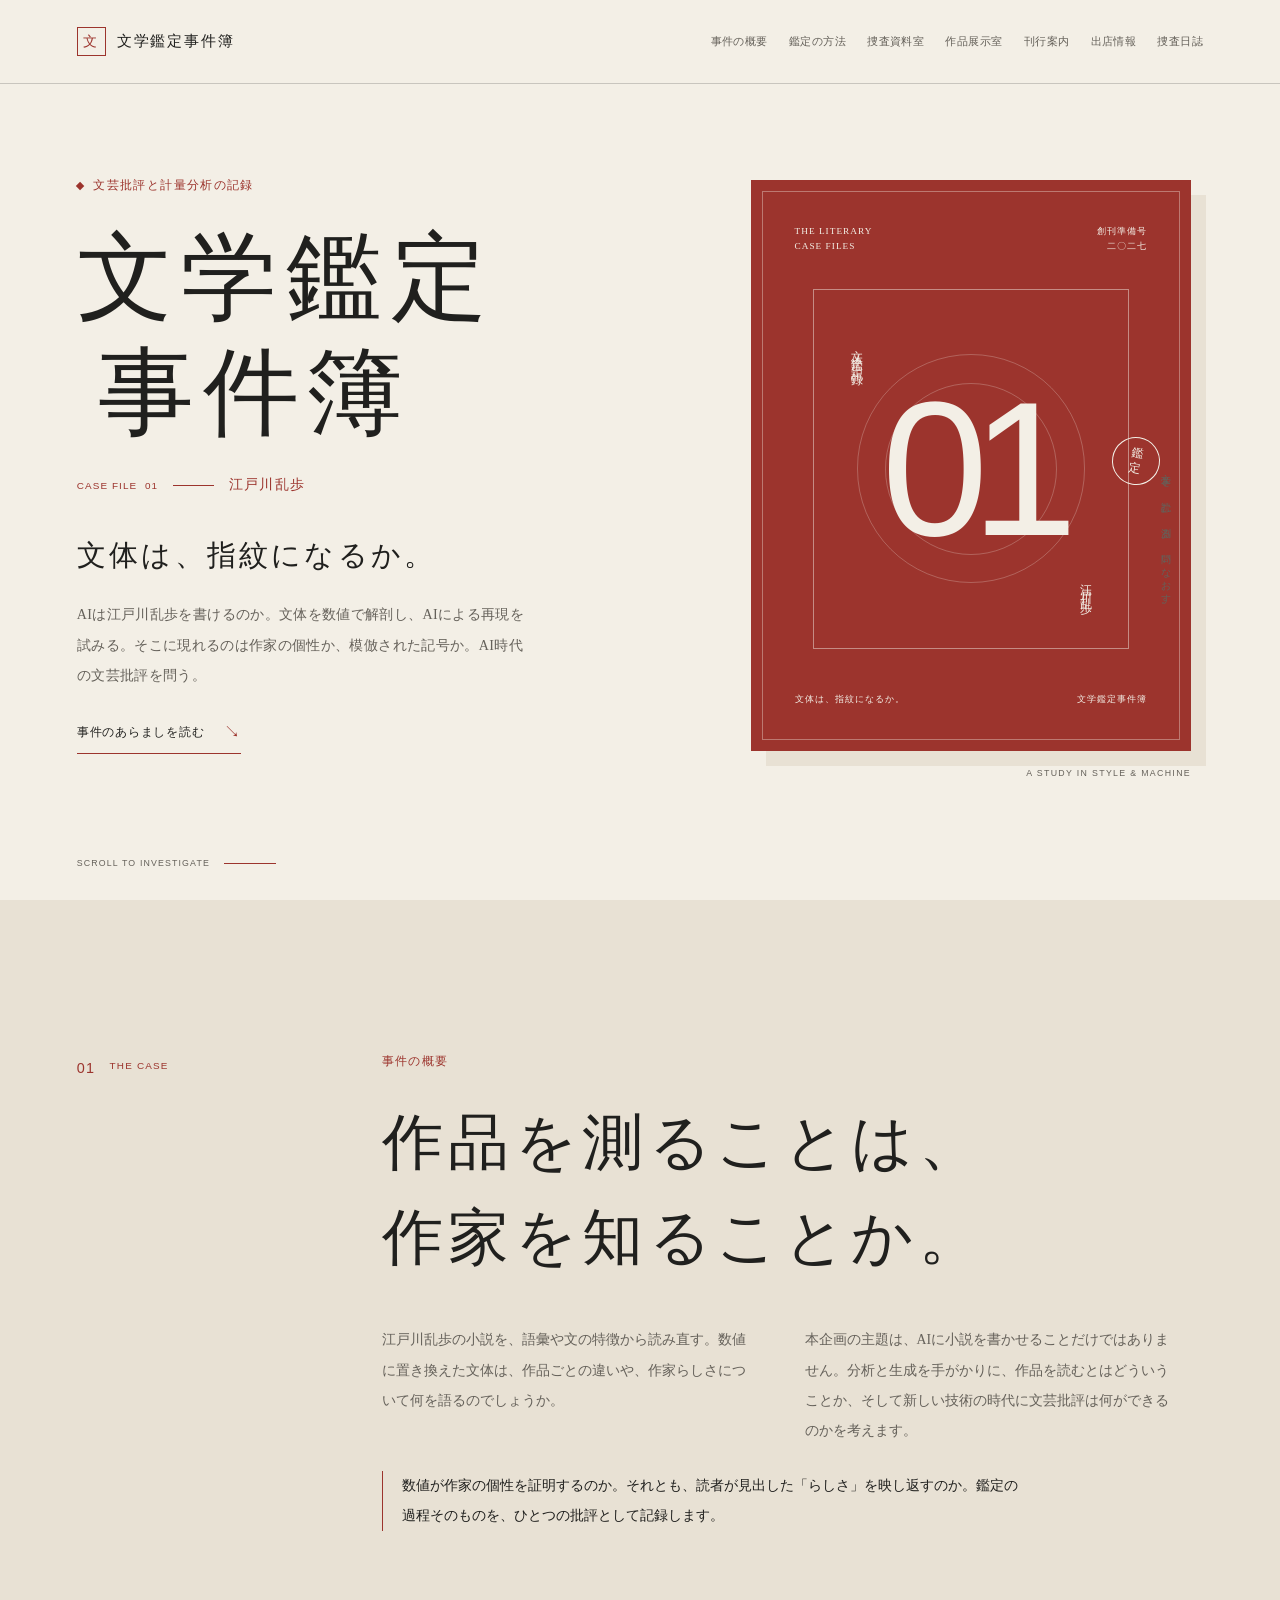
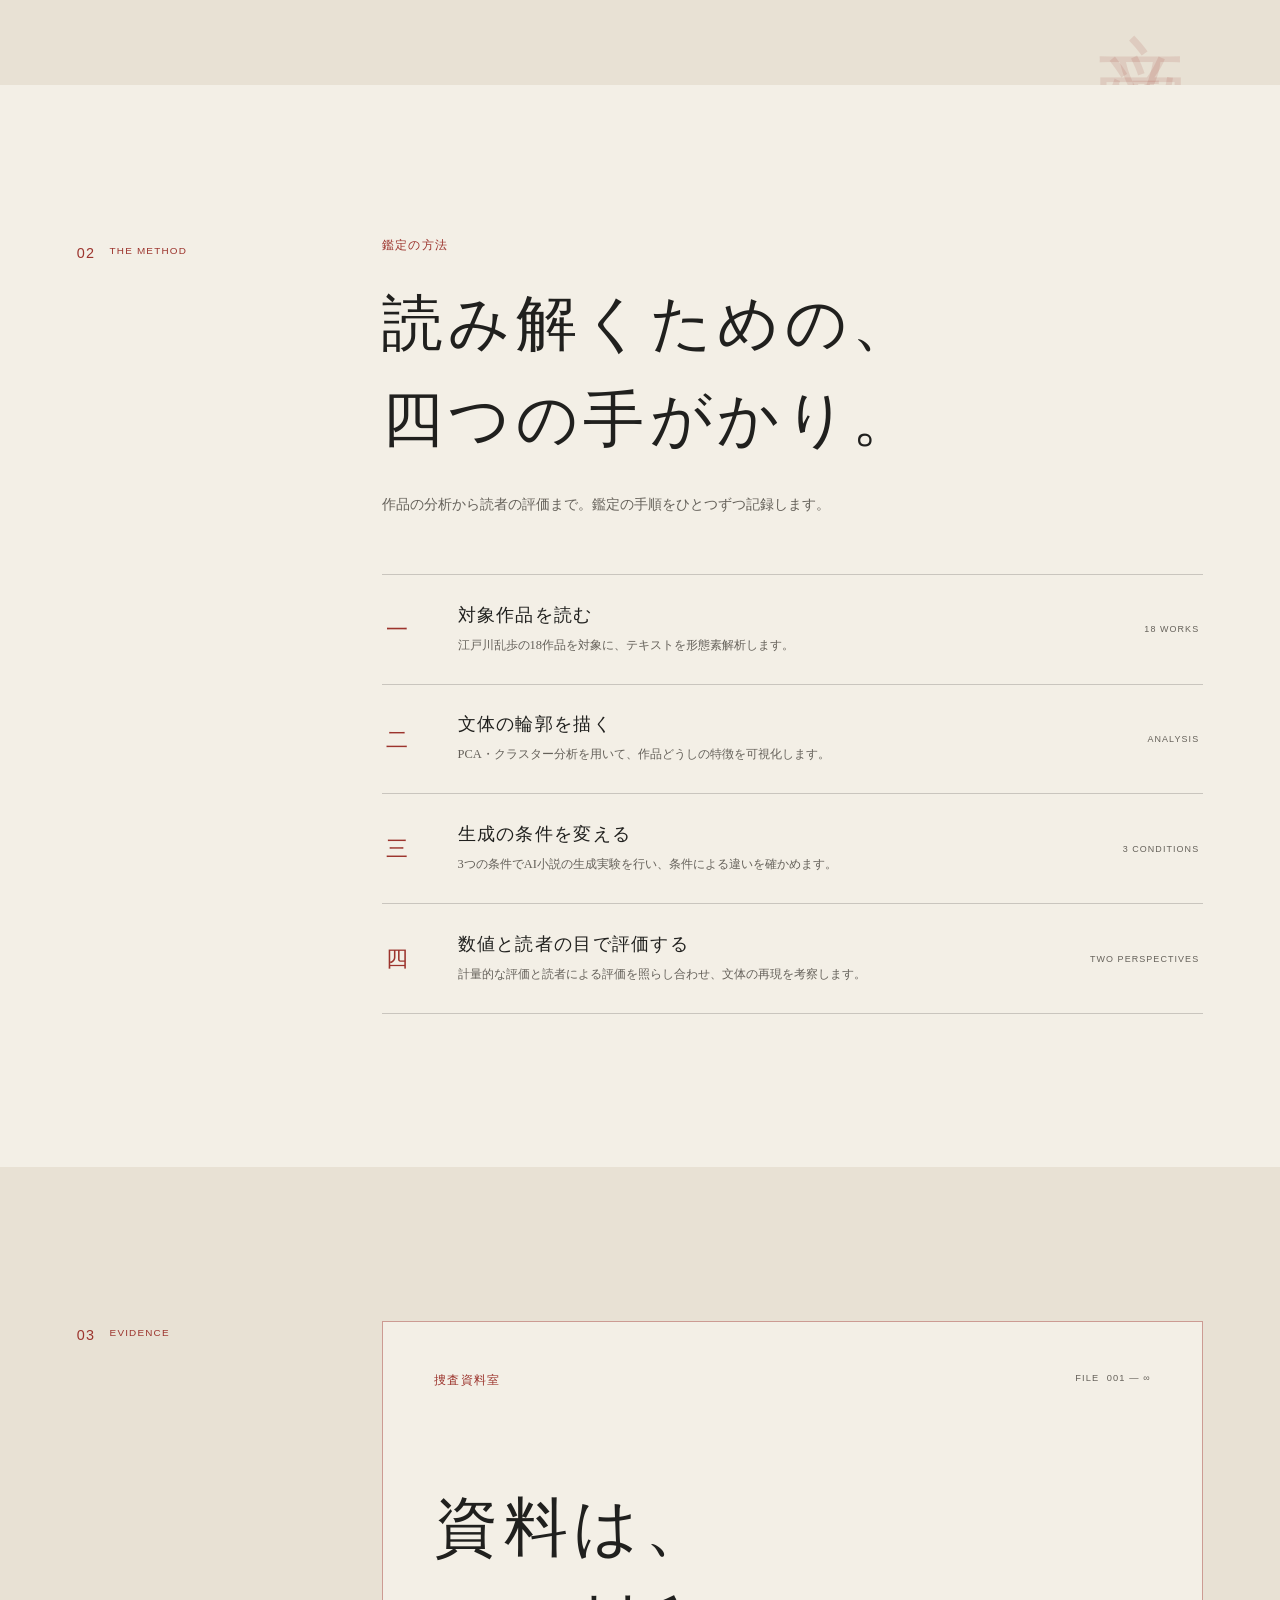
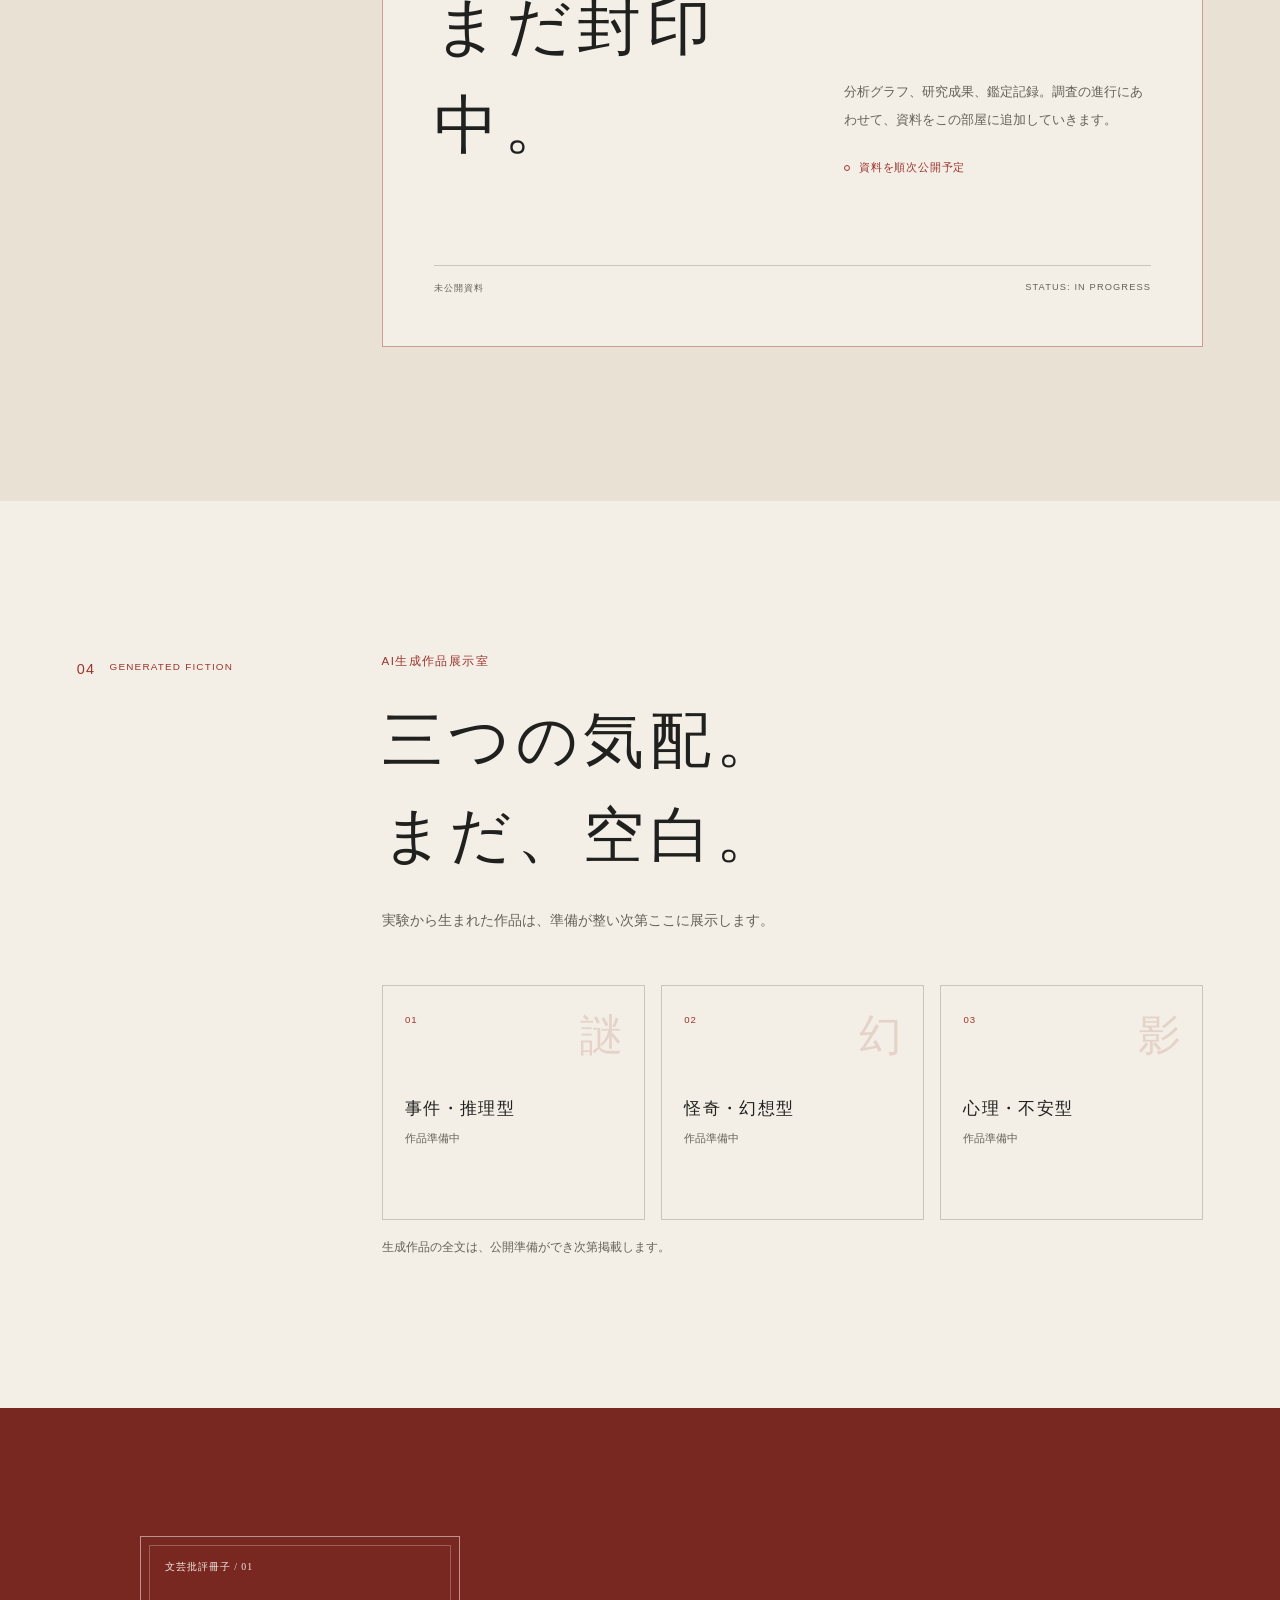
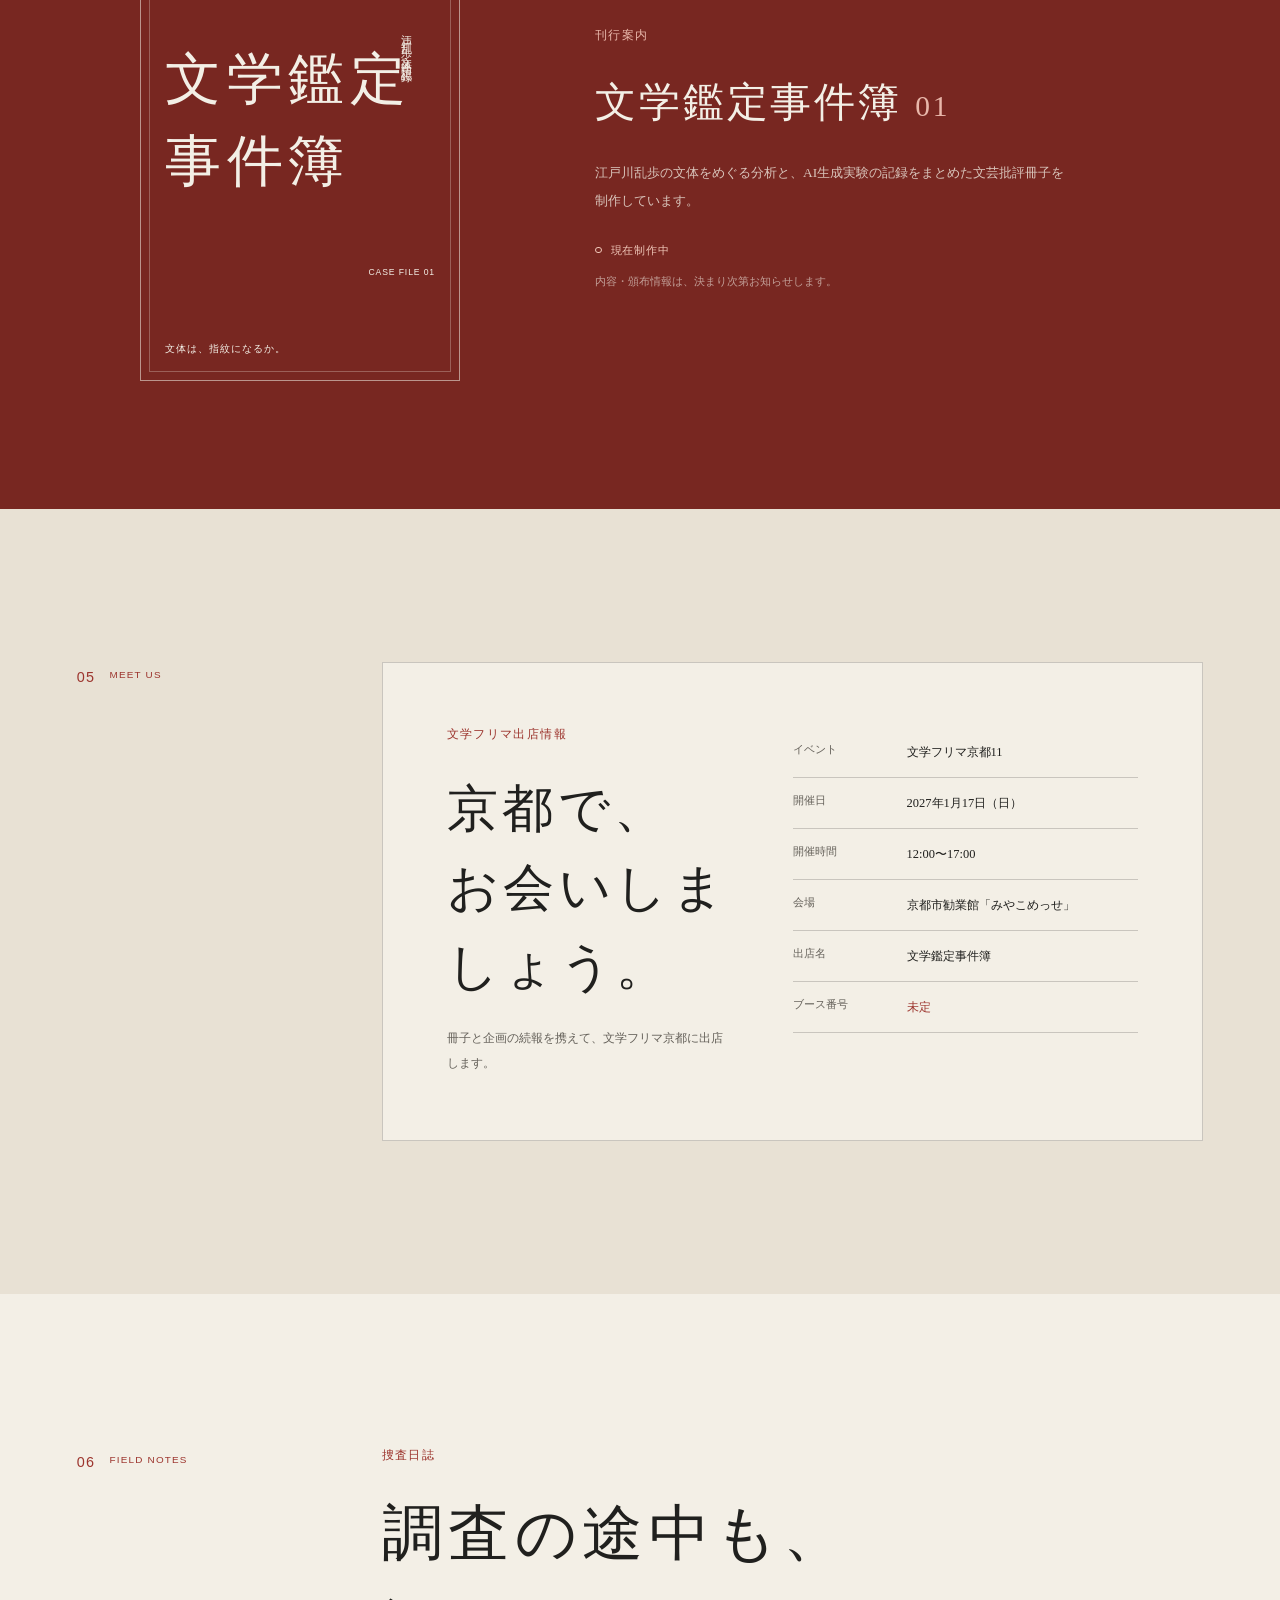
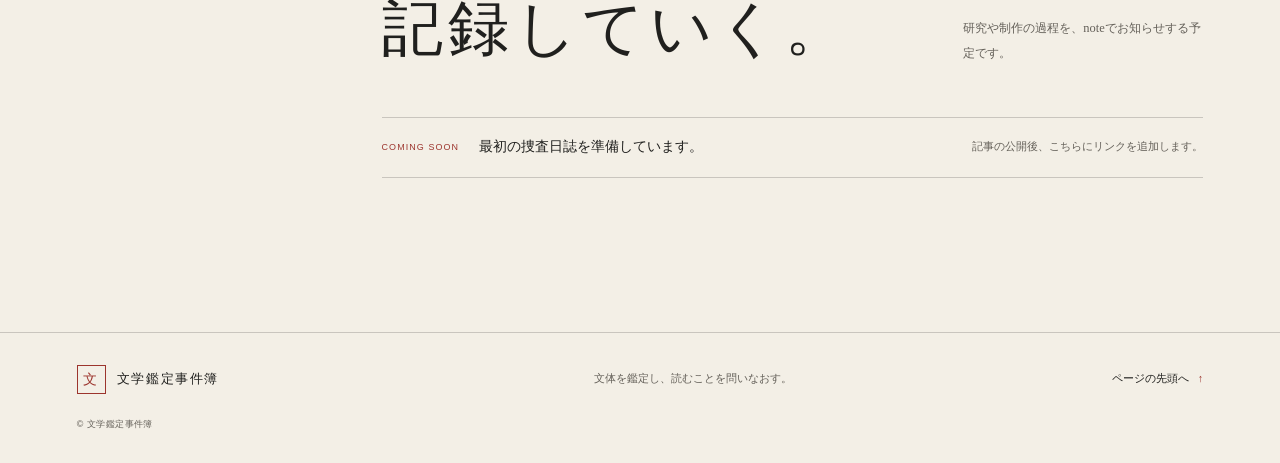
==== index.html @ 357e81db "Initial commit" ====
<!doctype html>
<html lang="ja">
<head>
  <meta charset="utf-8">
  <meta name="viewport" content="width=device-width, initial-scale=1">
  <meta name="theme-color" content="#f3efe6">
  <meta name="description" content="江戸川乱歩の作品を計量分析し、AIによる文学作品の生成実験を通じて、新時代の文芸批評の可能性を探る研究・創作企画。">
  <title>文学鑑定事件簿 — 文体は、指紋になるか。</title>
  <link rel="stylesheet" href="style.css">
  <script src="script.js" defer></script>
</head>
<body>
  <a class="skip-link" href="#main">本文へ移動</a>

  <header class="site-header">
    <a class="wordmark" href="#top" aria-label="文学鑑定事件簿 — トップへ">
      <span class="wordmark__seal" aria-hidden="true">文</span>
      <span>文学鑑定事件簿</span>
    </a>
    <button class="menu-toggle" type="button" aria-expanded="false" aria-controls="site-nav">
      <span class="menu-toggle__label">目次</span>
      <span class="menu-toggle__icon" aria-hidden="true"><i></i><i></i></span>
    </button>
    <nav class="site-nav" id="site-nav" aria-label="メインナビゲーション">
      <a href="#case">事件の概要</a>
      <a href="#method">鑑定の方法</a>
      <a href="#archives">捜査資料室</a>
      <a href="#works">作品展示室</a>
      <a href="#publication">刊行案内</a>
      <a href="#event">出店情報</a>
      <a href="#journal">捜査日誌</a>
    </nav>
  </header>

  <main id="main">
    <section class="hero" id="top" aria-labelledby="hero-title">
      <div class="hero__inner">
        <div class="hero__copy">
          <p class="eyebrow"><span class="eyebrow__mark"></span> 文芸批評と計量分析の記録</p>
          <h1 id="hero-title">文学鑑定<br><span>事件簿</span></h1>
          <div class="hero__case">
            <span class="hero__case-number">CASE FILE&nbsp; 01</span>
            <span class="hero__case-rule" aria-hidden="true"></span>
            <span>江戸川乱歩</span>
          </div>
          <p class="hero__catch">文体は、<br class="mobile-only">指紋になるか。</p>
          <p class="hero__intro">AIは江戸川乱歩を書けるのか。文体を数値で解剖し、AIによる再現を試みる。そこに現れるのは作家の個性か、模倣された記号か。AI時代の文芸批評を問う。</p>
          <a class="text-link hero__link" href="#case">事件のあらましを読む <span aria-hidden="true">↘</span></a>
        </div>

        <div class="hero-art" aria-label="文学鑑定事件簿、事件01 江戸川乱歩をあしらった表紙風のタイポグラフィ">
          <div class="hero-art__top">
            <span>THE LITERARY<br>CASE FILES</span>
            <span>創刊準備号<br>二〇二七</span>
          </div>
          <div class="hero-art__center">
            <span class="hero-art__vertical">文体鑑定記録</span>
            <span class="hero-art__number">01</span>
            <span class="hero-art__vertical hero-art__vertical--right">江戸川乱歩</span>
          </div>
          <div class="hero-art__stamp" aria-hidden="true">鑑<br>定</div>
          <div class="hero-art__bottom">
            <span>文体は、指紋になるか。</span>
            <span>文学鑑定事件簿</span>
          </div>
          <span class="hero-art__caption">A STUDY IN STYLE &amp; MACHINE</span>
        </div>
        <span class="hero__side-note" aria-hidden="true">文学を、読む。測る。問いなおす。</span>
      </div>
      <a class="scroll-cue" href="#case"><span>SCROLL TO INVESTIGATE</span><i aria-hidden="true"></i></a>
    </section>

    <section class="section case-section" id="case" aria-labelledby="case-title">
      <div class="section-index reveal"><span>01</span><span>THE CASE</span></div>
      <div class="section-body reveal">
        <p class="eyebrow">事件の概要</p>
        <h2 id="case-title">作品を測ることは、<br>作家を知ることか。</h2>
        <div class="case-copy">
          <p>江戸川乱歩の小説を、語彙や文の特徴から読み直す。数値に置き換えた文体は、作品ごとの違いや、作家らしさについて何を語るのでしょうか。</p>
          <p>本企画の主題は、AIに小説を書かせることだけではありません。分析と生成を手がかりに、作品を読むとはどういうことか、そして新しい技術の時代に文芸批評は何ができるのかを考えます。</p>
          <p class="case-copy__note">数値が作家の個性を証明するのか。それとも、読者が見出した「らしさ」を映し返すのか。鑑定の過程そのものを、ひとつの批評として記録します。</p>
        </div>
      </div>
      <div class="case-mark reveal" aria-hidden="true"><span>文</span><span>学</span><span>鑑</span><span>定</span></div>
    </section>

    <section class="section method-section" id="method" aria-labelledby="method-title">
      <div class="section-index reveal"><span>02</span><span>THE METHOD</span></div>
      <div class="section-body">
        <p class="eyebrow reveal">鑑定の方法</p>
        <h2 id="method-title" class="reveal">読み解くための、<br>四つの手がかり。</h2>
        <p class="section-lead reveal">作品の分析から読者の評価まで。鑑定の手順をひとつずつ記録します。</p>
        <ol class="method-list">
          <li class="method-item reveal">
            <span class="method-item__number">一</span>
            <div><h3>対象作品を読む</h3><p>江戸川乱歩の18作品を対象に、テキストを形態素解析します。</p></div>
            <span class="method-item__label">18 WORKS</span>
          </li>
          <li class="method-item reveal">
            <span class="method-item__number">二</span>
            <div><h3>文体の輪郭を描く</h3><p>PCA・クラスター分析を用いて、作品どうしの特徴を可視化します。</p></div>
            <span class="method-item__label">ANALYSIS</span>
          </li>
          <li class="method-item reveal">
            <span class="method-item__number">三</span>
            <div><h3>生成の条件を変える</h3><p>3つの条件でAI小説の生成実験を行い、条件による違いを確かめます。</p></div>
            <span class="method-item__label">3 CONDITIONS</span>
          </li>
          <li class="method-item reveal">
            <span class="method-item__number">四</span>
            <div><h3>数値と読者の目で評価する</h3><p>計量的な評価と読者による評価を照らし合わせ、文体の再現を考察します。</p></div>
            <span class="method-item__label">TWO PERSPECTIVES</span>
          </li>
        </ol>
      </div>
    </section>

    <section class="section archive-section" id="archives" aria-labelledby="archives-title">
      <div class="section-index reveal"><span>03</span><span>EVIDENCE</span></div>
      <div class="archive-card reveal">
        <div class="archive-card__heading">
          <p class="eyebrow">捜査資料室</p>
          <span class="archive-card__file">FILE&nbsp; 001 — ∞</span>
        </div>
        <div class="archive-card__body">
          <h2 id="archives-title">資料は、<br>まだ封印中。</h2>
          <div>
            <p>分析グラフ、研究成果、鑑定記録。調査の進行にあわせて、資料をこの部屋に追加していきます。</p>
            <span class="status-label"><i aria-hidden="true"></i> 資料を順次公開予定</span>
          </div>
        </div>
        <div class="archive-card__foot"><span>未公開資料</span><span>STATUS: IN PROGRESS</span></div>
      </div>
    </section>

    <section class="section works-section" id="works" aria-labelledby="works-title">
      <div class="section-index reveal"><span>04</span><span>GENERATED FICTION</span></div>
      <div class="section-body">
        <p class="eyebrow reveal">AI生成作品展示室</p>
        <h2 id="works-title" class="reveal">三つの気配。<br>まだ、空白。</h2>
        <p class="section-lead reveal">実験から生まれた作品は、準備が整い次第ここに展示します。</p>
        <div class="genre-grid">
          <article class="genre-card reveal">
            <span class="genre-card__number">01</span><span class="genre-card__ornament" aria-hidden="true">謎</span>
            <h3>事件・推理型</h3><p>作品準備中</p>
          </article>
          <article class="genre-card reveal">
            <span class="genre-card__number">02</span><span class="genre-card__ornament" aria-hidden="true">幻</span>
            <h3>怪奇・幻想型</h3><p>作品準備中</p>
          </article>
          <article class="genre-card reveal">
            <span class="genre-card__number">03</span><span class="genre-card__ornament" aria-hidden="true">影</span>
            <h3>心理・不安型</h3><p>作品準備中</p>
          </article>
        </div>
        <p class="works-note">生成作品の全文は、公開準備ができ次第掲載します。</p>
      </div>
    </section>

    <section class="publication-section" id="publication" aria-labelledby="publication-title">
      <div class="publication-inner reveal">
        <div class="publication-cover" aria-hidden="true">
          <span class="publication-cover__top">文芸批評冊子 / 01</span>
          <span class="publication-cover__vertical">江戸川乱歩 文体鑑定記録</span>
          <span class="publication-cover__title">文学鑑定<br>事件簿</span>
          <span class="publication-cover__case">CASE FILE 01</span>
          <span class="publication-cover__bottom">文体は、指紋になるか。</span>
        </div>
        <div class="publication-copy">
          <p class="eyebrow">刊行案内</p>
          <h2 id="publication-title">文学鑑定事件簿 <span>01</span></h2>
          <p class="publication-copy__description">江戸川乱歩の文体をめぐる分析と、AI生成実験の記録をまとめた文芸批評冊子を制作しています。</p>
          <p class="publication-copy__status"><span class="status-label"><i aria-hidden="true"></i> 現在制作中</span></p>
          <p class="publication-copy__small">内容・頒布情報は、決まり次第お知らせします。</p>
        </div>
      </div>
    </section>

    <section class="section event-section" id="event" aria-labelledby="event-title">
      <div class="section-index reveal"><span>05</span><span>MEET US</span></div>
      <div class="event-panel reveal">
        <div class="event-panel__intro">
          <p class="eyebrow">文学フリマ出店情報</p>
          <h2 id="event-title">京都で、<br>お会いしましょう。</h2>
          <p>冊子と企画の続報を携えて、文学フリマ京都に出店します。</p>
        </div>
        <dl class="event-details">
          <div><dt>イベント</dt><dd>文学フリマ京都11</dd></div>
          <div><dt>開催日</dt><dd>2027年1月17日（日）</dd></div>
          <div><dt>開催時間</dt><dd>12:00〜17:00</dd></div>
          <div><dt>会場</dt><dd>京都市勧業館「みやこめっせ」</dd></div>
          <div><dt>出店名</dt><dd>文学鑑定事件簿</dd></div>
          <div><dt>ブース番号</dt><dd class="event-details__pending">未定</dd></div>
        </dl>
        <span class="event-panel__seal" aria-hidden="true">京<br>都</span>
      </div>
    </section>

    <section class="section journal-section" id="journal" aria-labelledby="journal-title">
      <div class="section-index reveal"><span>06</span><span>FIELD NOTES</span></div>
      <div class="section-body">
        <p class="eyebrow reveal">捜査日誌</p>
        <div class="journal-heading reveal">
          <h2 id="journal-title">調査の途中も、<br>記録していく。</h2>
          <p>研究や制作の過程を、noteでお知らせする予定です。</p>
        </div>
        <div class="journal-placeholder reveal">
          <span class="journal-placeholder__date">COMING SOON</span>
          <p>最初の捜査日誌を準備しています。</p>
          <span class="journal-placeholder__note">記事の公開後、こちらにリンクを追加します。</span>
        </div>
      </div>
    </section>
  </main>

  <footer class="site-footer">
    <a class="wordmark wordmark--footer" href="#top"><span class="wordmark__seal" aria-hidden="true">文</span><span>文学鑑定事件簿</span></a>
    <p>文体を鑑定し、読むことを問いなおす。</p>
    <a class="back-to-top" href="#top">ページの先頭へ <span aria-hidden="true">↑</span></a>
    <small>© 文学鑑定事件簿</small>
  </footer>
</body>
</html>
---- style.css ----
/* 色と基本設定 */
:root {
  color-scheme: light;
  --paper: #f3efe6;
  --paper-deep: #e8e1d4;
  --ink: #20201e;
  --ink-soft: #65615a;
  --red: #9c342d;
  --red-dark: #782721;
  --line: rgba(32, 32, 30, .2);
  --serif: "Yu Mincho", "Hiragino Mincho ProN", "Noto Serif JP", "游明朝", serif;
  --sans: "Hiragino Sans", "Yu Gothic", "Noto Sans JP", sans-serif;
  --page-gutter: clamp(1.25rem, 6vw, 6.75rem);
}

* { box-sizing: border-box; }
html { scroll-behavior: smooth; scroll-padding-top: 5.5rem; }
body {
  margin: 0;
  color: var(--ink);
  background: var(--paper);
  font-family: var(--serif);
  font-feature-settings: "palt";
  -webkit-font-smoothing: antialiased;
}
::selection { color: var(--paper); background: var(--red); }
a { color: inherit; }
button { font: inherit; }
.skip-link {
  position: fixed;
  z-index: 20;
  top: .75rem;
  left: .75rem;
  padding: .75rem 1rem;
  color: var(--paper);
  background: var(--ink);
  transform: translateY(-160%);
}
.skip-link:focus { transform: translateY(0); }

/* 全ページ共通の細いヘッダー */
.site-header {
  position: absolute;
  z-index: 10;
  top: 0;
  left: 0;
  display: flex;
  width: 100%;
  min-height: 5.25rem;
  align-items: center;
  justify-content: space-between;
  padding: 0 var(--page-gutter);
  border-bottom: 1px solid var(--line);
}
.wordmark {
  display: inline-flex;
  align-items: center;
  gap: .7rem;
  font-size: .94rem;
  letter-spacing: .12em;
  text-decoration: none;
  white-space: nowrap;
}
.wordmark__seal {
  display: grid;
  width: 1.8rem;
  height: 1.8rem;
  place-items: center;
  border: 1px solid var(--red);
  color: var(--red);
  font-size: .88rem;
  line-height: 1;
}
.site-nav { display: flex; align-items: center; gap: clamp(.8rem, 1.65vw, 1.65rem); }
.site-nav a {
  position: relative;
  color: var(--ink-soft);
  font-family: var(--sans);
  font-size: .68rem;
  letter-spacing: .04em;
  text-decoration: none;
  transition: color .2s ease;
}
.site-nav a::after {
  position: absolute;
  right: 0;
  bottom: -.45rem;
  left: 0;
  height: 1px;
  background: var(--red);
  content: "";
  transform: scaleX(0);
  transform-origin: right;
  transition: transform .25s ease;
}
.site-nav a:hover, .site-nav a:focus-visible { color: var(--red); }
.site-nav a:hover::after, .site-nav a:focus-visible::after { transform: scaleX(1); transform-origin: left; }
.menu-toggle { display: none; }

/* 表紙を思わせるファーストビュー */
.hero {
  position: relative;
  display: flex;
  min-height: max(700px, 100svh);
  align-items: center;
  padding: 8.5rem var(--page-gutter) 6.5rem;
  overflow: hidden;
}
.hero__inner {
  position: relative;
  display: grid;
  width: min(100%, 1260px);
  grid-template-columns: minmax(0, 1fr) minmax(330px, .83fr);
  align-items: center;
  gap: clamp(2.5rem, 8vw, 8rem);
  margin: 0 auto;
}
.hero__copy { position: relative; z-index: 1; max-width: 610px; }
.eyebrow {
  display: flex;
  align-items: center;
  gap: .65rem;
  margin: 0 0 1.65rem;
  color: var(--red);
  font-family: var(--sans);
  font-size: .72rem;
  letter-spacing: .12em;
}
.eyebrow__mark { width: .38rem; height: .38rem; background: var(--red); transform: rotate(45deg); }
.hero h1 {
  margin: 0;
  font-size: clamp(3.5rem, 7.5vw, 7rem);
  font-weight: 500;
  letter-spacing: .09em;
  line-height: 1.2;
}
.hero h1 span { padding-left: .22em; }
.hero__case {
  display: flex;
  max-width: 23rem;
  align-items: center;
  gap: .9rem;
  margin-top: 1.65rem;
  color: var(--red);
  font-size: .85rem;
  letter-spacing: .1em;
}
.hero__case-number { font-family: var(--sans); font-size: .62rem; letter-spacing: .11em; white-space: nowrap; }
.hero__case-rule { width: 2.6rem; height: 1px; background: var(--red); }
.hero__catch {
  margin: 2.25rem 0 1.1rem;
  font-size: clamp(1.4rem, 2.3vw, 2.05rem);
  letter-spacing: .11em;
  line-height: 1.75;
}
.hero__intro {
  max-width: 28rem;
  margin: 0;
  color: var(--ink-soft);
  font-size: .88rem;
  line-height: 2.15;
  letter-spacing: .025em;
}
.text-link {
  display: inline-flex;
  align-items: center;
  gap: 1.25rem;
  border-bottom: 1px solid var(--red);
  color: var(--ink);
  font-size: .78rem;
  letter-spacing: .06em;
  text-decoration: none;
  transition: color .2s ease, gap .2s ease;
}
.text-link:hover { gap: 1.65rem; color: var(--red); }
.hero__link { margin-top: 2rem; padding-bottom: .6rem; }
.hero__link span { color: var(--red); font-size: 1rem; }
.mobile-only { display: none; }
.hero-art {
  position: relative;
  display: flex;
  width: min(100%, 440px);
  aspect-ratio: .77;
  flex-direction: column;
  justify-content: space-between;
  justify-self: center;
  padding: clamp(1.5rem, 3.4vw, 2.8rem);
  color: var(--paper);
  background: var(--red);
  box-shadow: 15px 15px 0 var(--paper-deep);
  animation: cover-arrive .9s .15s both;
}
.hero-art::before {
  position: absolute;
  inset: .7rem;
  border: 1px solid rgba(243, 239, 230, .37);
  content: "";
  pointer-events: none;
}
.hero-art__top, .hero-art__bottom {
  position: relative;
  display: flex;
  align-items: flex-start;
  justify-content: space-between;
  font-size: .58rem;
  letter-spacing: .11em;
  line-height: 1.7;
}
.hero-art__top span:last-child { text-align: right; }
.hero-art__center {
  position: absolute;
  inset: 19% 14% 18%;
  display: flex;
  align-items: center;
  justify-content: center;
  border: 1px solid rgba(243, 239, 230, .47);
}
.hero-art__center::before, .hero-art__center::after {
  position: absolute;
  width: 72%;
  aspect-ratio: 1;
  border: 1px solid rgba(243, 239, 230, .25);
  border-radius: 50%;
  content: "";
}
.hero-art__center::after { width: 54%; }
.hero-art__number {
  position: relative;
  z-index: 1;
  color: var(--paper);
  font-family: var(--sans);
  font-size: clamp(7rem, 17vw, 12rem);
  font-weight: 200;
  letter-spacing: -.09em;
  line-height: 1;
}
.hero-art__vertical {
  position: absolute;
  z-index: 2;
  top: 14%;
  left: 11%;
  color: var(--paper);
  font-size: .78rem;
  letter-spacing: .38em;
  writing-mode: vertical-rl;
}
.hero-art__vertical--right { top: auto; right: 11%; bottom: 14%; left: auto; }
.hero-art__stamp {
  position: absolute;
  z-index: 3;
  top: 45%;
  right: 7%;
  display: grid;
  width: 3rem;
  height: 3rem;
  place-items: center;
  border: 1px solid var(--paper);
  border-radius: 50%;
  font-size: .75rem;
  line-height: 1.25;
  text-align: center;
  transform: rotate(9deg);
}
.hero-art__caption {
  position: absolute;
  right: 0;
  bottom: -1.65rem;
  color: var(--ink-soft);
  font-family: var(--sans);
  font-size: .55rem;
  letter-spacing: .15em;
}
.hero__side-note {
  position: absolute;
  top: 50%;
  right: calc(var(--page-gutter) / 2 - .5rem);
  color: var(--ink-soft);
  font-size: .62rem;
  letter-spacing: .18em;
  writing-mode: vertical-rl;
}
.scroll-cue {
  position: absolute;
  bottom: 2rem;
  left: var(--page-gutter);
  display: flex;
  align-items: center;
  gap: .85rem;
  color: var(--ink-soft);
  font-family: var(--sans);
  font-size: .55rem;
  letter-spacing: .13em;
  text-decoration: none;
}
.scroll-cue i { width: 3.3rem; height: 1px; background: var(--red); transform-origin: left; animation: cue-line 1.8s ease-in-out infinite; }

/* 各章で共通する余白と章番号 */
.section {
  position: relative;
  display: grid;
  grid-template-columns: minmax(120px, .55fr) minmax(0, 2.1fr);
  gap: clamp(2rem, 7vw, 7rem);
  padding: clamp(6rem, 12vw, 11rem) var(--page-gutter);
}
.section-index {
  display: flex;
  align-items: flex-start;
  gap: .9rem;
  padding-top: .4rem;
  color: var(--red);
  font-family: var(--sans);
  font-size: .62rem;
  letter-spacing: .12em;
}
.section-index span:first-child { font-size: .9rem; }
.section-body { width: min(100%, 900px); }
.section h2, .event-panel h2, .journal-heading h2 {
  margin: 0;
  font-size: clamp(2.2rem, 4.8vw, 4.35rem);
  font-weight: 400;
  letter-spacing: .09em;
  line-height: 1.55;
}
.section-lead { margin: 1.5rem 0 0; color: var(--ink-soft); font-size: .85rem; line-height: 2; }
.case-section { min-height: 650px; align-items: start; background: var(--paper-deep); }
.case-section .section-body { position: relative; z-index: 1; }
.case-copy { display: grid; max-width: 790px; grid-template-columns: 1fr 1fr; gap: 1rem 3.5rem; margin-top: 2.5rem; }
.case-copy p { margin: 0; color: var(--ink-soft); font-size: .86rem; line-height: 2.2; }
.case-copy__note {
  grid-column: 1 / -1;
  max-width: 40rem;
  margin-top: .5rem !important;
  padding-left: 1.2rem;
  border-left: 1px solid var(--red);
  color: var(--ink) !important;
}
.case-mark {
  position: absolute;
  right: var(--page-gutter);
  bottom: 3rem;
  display: flex;
  gap: .7rem;
  color: rgba(156, 52, 45, .12);
  font-size: clamp(3rem, 7vw, 6rem);
  letter-spacing: .12em;
  writing-mode: vertical-rl;
}
.method-section { background: var(--paper); }
.method-section .section-body > .eyebrow, .works-section .section-body > .eyebrow, .journal-section .section-body > .eyebrow { margin-bottom: 1.45rem; }
.method-list { margin: 3.5rem 0 0; padding: 0; list-style: none; border-top: 1px solid var(--line); }
.method-item {
  display: grid;
  grid-template-columns: 3rem minmax(0, 1fr) auto;
  align-items: center;
  gap: 1.5rem;
  padding: 1.65rem .25rem;
  border-bottom: 1px solid var(--line);
}
.method-item__number { color: var(--red); font-size: 1.35rem; }
.method-item h3 { margin: 0 0 .45rem; font-size: 1.15rem; font-weight: 500; letter-spacing: .07em; }
.method-item p { margin: 0; color: var(--ink-soft); font-size: .78rem; line-height: 1.9; }
.method-item__label { color: var(--ink-soft); font-family: var(--sans); font-size: .56rem; letter-spacing: .12em; }
.archive-section { background: var(--paper-deep); }
.archive-card {
  width: min(100%, 900px);
  padding: clamp(1.5rem, 4vw, 3.2rem);
  border: 1px solid rgba(156, 52, 45, .45);
  background: var(--paper);
}
.archive-card__heading, .archive-card__foot { display: flex; justify-content: space-between; gap: 1rem; }
.archive-card__heading .eyebrow { margin: 0; }
.archive-card__file, .archive-card__foot { color: var(--ink-soft); font-family: var(--sans); font-size: .58rem; letter-spacing: .12em; }
.archive-card__body { display: grid; grid-template-columns: 1fr .85fr; align-items: end; gap: 3rem; padding: clamp(3rem, 7vw, 6rem) 0; }
.archive-card__body h2 { font-size: clamp(2.3rem, 5vw, 4rem); }
.archive-card__body > div p { max-width: 22rem; margin: 0 0 1.5rem; color: var(--ink-soft); font-size: .82rem; line-height: 2.1; }
.status-label { display: inline-flex; align-items: center; gap: .55rem; color: var(--red); font-size: .7rem; letter-spacing: .07em; }
.status-label i { width: .42rem; height: .42rem; border: 1px solid var(--red); border-radius: 50%; }
.archive-card__foot { padding-top: 1rem; border-top: 1px solid var(--line); }
.works-section { background: var(--paper); }
.genre-grid { display: grid; grid-template-columns: repeat(3, 1fr); gap: 1rem; margin-top: 3.2rem; }
.genre-card {
  position: relative;
  min-height: 235px;
  padding: 1.4rem;
  border: 1px solid var(--line);
  transition: border-color .25s ease, transform .25s ease;
}
.genre-card:hover { border-color: var(--red); transform: translateY(-4px); }
.genre-card__number { color: var(--red); font-family: var(--sans); font-size: .6rem; letter-spacing: .1em; }
.genre-card__ornament { position: absolute; top: 1.25rem; right: 1.3rem; color: rgba(156, 52, 45, .15); font-size: 2.7rem; }
.genre-card h3 { margin: 4.4rem 0 .65rem; font-size: 1.05rem; font-weight: 500; letter-spacing: .08em; }
.genre-card p { margin: 0; color: var(--ink-soft); font-size: .7rem; }
.works-note { margin: 1.2rem 0 0; color: var(--ink-soft); font-size: .72rem; }
.publication-section { padding: clamp(5rem, 10vw, 9rem) var(--page-gutter); background: var(--red-dark); color: var(--paper); }
.publication-inner { display: grid; width: min(100%, 1000px); grid-template-columns: minmax(230px, .75fr) 1.25fr; align-items: center; gap: clamp(3rem, 10vw, 8rem); margin: 0 auto; }
.publication-cover {
  position: relative;
  display: flex;
  width: min(100%, 320px);
  aspect-ratio: .72;
  flex-direction: column;
  justify-content: space-between;
  padding: 1.5rem;
  border: 1px solid rgba(243, 239, 230, .55);
  color: var(--paper);
}
.publication-cover::before { position: absolute; inset: .5rem; border: 1px solid rgba(243, 239, 230, .28); content: ""; }
.publication-cover__top, .publication-cover__bottom, .publication-cover__case { position: relative; font-size: .61rem; letter-spacing: .1em; }
.publication-cover__vertical { position: absolute; top: 20%; right: 14%; font-size: .7rem; letter-spacing: .28em; writing-mode: vertical-rl; }
.publication-cover__title { position: relative; align-self: flex-start; font-size: clamp(2rem, 5vw, 3.5rem); letter-spacing: .1em; line-height: 1.45; }
.publication-cover__case { align-self: flex-end; font-family: var(--sans); font-size: .54rem; }
.publication-copy .eyebrow { color: #e8b7aa; }
.publication-copy h2 { margin: 0; font-size: clamp(1.7rem, 3.2vw, 2.8rem); font-weight: 400; letter-spacing: .07em; line-height: 1.6; }
.publication-copy h2 span { color: #e8b7aa; font-size: .72em; }
.publication-copy__description { max-width: 30rem; margin: 1.5rem 0; color: rgba(243, 239, 230, .78); font-size: .84rem; line-height: 2.1; }
.publication-copy__status .status-label { color: #f0c7b9; }
.publication-copy__status .status-label i { border-color: #f0c7b9; }
.publication-copy__small { margin: 1rem 0 0; color: rgba(243, 239, 230, .6); font-size: .7rem; }
.event-section { background: var(--paper-deep); }
.event-panel {
  position: relative;
  display: grid;
  width: min(100%, 900px);
  grid-template-columns: .9fr 1.1fr;
  gap: 2rem 4rem;
  padding: clamp(2rem, 5vw, 4rem);
  overflow: hidden;
  border: 1px solid var(--line);
  background: var(--paper);
}
.event-panel__intro { position: relative; z-index: 1; }
.event-panel__intro h2 { font-size: clamp(2rem, 4vw, 3.4rem); }
.event-panel__intro > p:last-child { max-width: 19rem; margin: 1.2rem 0 0; color: var(--ink-soft); font-size: .78rem; line-height: 2; }
.event-details { position: relative; z-index: 1; margin: 0; }
.event-details div { display: grid; grid-template-columns: 6.5rem 1fr; gap: .6rem; padding: .9rem 0; border-bottom: 1px solid var(--line); }
.event-details dt { color: var(--ink-soft); font-size: .7rem; }
.event-details dd { margin: 0; font-size: .78rem; line-height: 1.7; }
.event-details__pending { color: var(--red); }
.event-panel__seal {
  position: absolute;
  right: 1.4rem;
  bottom: 1rem;
  color: rgba(156, 52, 45, .08);
  font-size: 8rem;
  line-height: .9;
  writing-mode: vertical-rl;
}
.journal-section { background: var(--paper); }
.journal-heading { display: flex; align-items: end; justify-content: space-between; gap: 2rem; }
.journal-heading h2 { flex: 1; }
.journal-heading p { max-width: 15rem; margin: 0 0 .65rem; color: var(--ink-soft); font-size: .78rem; line-height: 2; }
.journal-placeholder {
  display: flex;
  align-items: center;
  gap: 1.25rem;
  margin-top: 2.5rem;
  padding: 1.3rem 0;
  border-top: 1px solid var(--line);
  border-bottom: 1px solid var(--line);
}
.journal-placeholder__date { color: var(--red); font-family: var(--sans); font-size: .56rem; letter-spacing: .12em; white-space: nowrap; }
.journal-placeholder p { margin: 0; font-size: .85rem; }
.journal-placeholder__note { margin-left: auto; color: var(--ink-soft); font-size: .68rem; text-align: right; }
.site-footer {
  display: grid;
  grid-template-columns: 1fr 1fr auto;
  align-items: center;
  gap: 1.5rem;
  padding: 2rem var(--page-gutter);
  border-top: 1px solid var(--line);
}
.wordmark--footer { font-size: .82rem; }
.site-footer > p { margin: 0; color: var(--ink-soft); font-size: .68rem; }
.back-to-top { color: var(--ink); font-size: .68rem; text-decoration: none; }
.back-to-top span { padding-left: .4rem; color: var(--red); }
.site-footer small { grid-column: 1 / -1; color: var(--ink-soft); font-family: var(--sans); font-size: .56rem; letter-spacing: .05em; }

/* JavaScriptが有効な環境では、章が見えたときに控えめに表示 */
.js-enabled .reveal { opacity: 0; transform: translateY(18px); transition: opacity .7s ease, transform .7s ease; }
.js-enabled .reveal.is-visible { opacity: 1; transform: translateY(0); }
@keyframes cover-arrive {
  from { opacity: 0; transform: translateY(16px) rotate(1deg); }
  to { opacity: 1; transform: translateY(0) rotate(0); }
}
@keyframes cue-line { 0%, 100% { transform: scaleX(.55); } 50% { transform: scaleX(1); } }

@media (max-width: 1050px) {
  .site-header { min-height: 4.75rem; }
  .menu-toggle {
    display: inline-flex;
    align-items: center;
    gap: .8rem;
    padding: .7rem 0 .7rem .7rem;
    border: 0;
    color: var(--ink);
    background: transparent;
    cursor: pointer;
  }
  .menu-toggle__label { font-size: .75rem; letter-spacing: .08em; }
  .menu-toggle__icon { display: grid; gap: 5px; width: 1.2rem; }
  .menu-toggle__icon i { display: block; height: 1px; background: var(--red); transition: transform .2s ease; }
  .menu-toggle[aria-expanded="true"] .menu-toggle__icon i:first-child { transform: translateY(3px) rotate(45deg); }
  .menu-toggle[aria-expanded="true"] .menu-toggle__icon i:last-child { transform: translateY(-3px) rotate(-45deg); }
  .site-nav {
    position: absolute;
    top: calc(100% - 1px);
    right: 0;
    left: 0;
    display: grid;
    gap: 0;
    padding: .5rem var(--page-gutter) 1rem;
    border-bottom: 1px solid var(--line);
    background: var(--paper);
    opacity: 0;
    pointer-events: none;
    transform: translateY(-.5rem);
    transition: opacity .2s ease, transform .2s ease;
  }
  .site-nav.is-open { opacity: 1; pointer-events: auto; transform: translateY(0); }
  .site-nav a { padding: .8rem 0; border-bottom: 1px solid var(--line); font-size: .78rem; }
  .site-nav a::after { display: none; }
}
@media (max-width: 760px) {
  :root { --page-gutter: 1.35rem; }
  html { scroll-padding-top: 4.5rem; }
  .site-header { min-height: 4.25rem; }
  .wordmark { gap: .55rem; font-size: .8rem; }
  .wordmark__seal { width: 1.65rem; height: 1.65rem; }
  .hero { min-height: auto; padding-top: 7.5rem; padding-bottom: 6rem; }
  .hero__inner { grid-template-columns: 1fr; gap: 3rem; }
  .hero__copy { max-width: 560px; }
  .hero h1 { font-size: clamp(3.7rem, 14vw, 6rem); }
  .hero__catch { margin-top: 1.7rem; font-size: 1.4rem; }
  .hero__intro { max-width: 34rem; font-size: .82rem; }
  .mobile-only { display: initial; }
  .hero-art { width: min(76%, 350px); justify-self: center; }
  .hero-art__number { font-size: clamp(7rem, 34vw, 10rem); }
  .hero__side-note { display: none; }
  .scroll-cue { bottom: 1.5rem; }
  .section { grid-template-columns: 1fr; gap: 2.2rem; padding-top: 5.5rem; padding-bottom: 5.5rem; }
  .section-index { gap: .7rem; }
  .section h2, .event-panel h2, .journal-heading h2 { font-size: clamp(2.1rem, 9vw, 3.3rem); }
  .case-section { min-height: auto; }
  .case-copy { grid-template-columns: 1fr; gap: 1rem; margin-top: 1.8rem; }
  .case-copy__note { grid-column: auto; }
  .case-mark { right: 1rem; bottom: 1.5rem; opacity: .55; }
  .method-list { margin-top: 2.5rem; }
  .method-item { grid-template-columns: 2rem minmax(0, 1fr); gap: .8rem; padding: 1.35rem 0; }
  .method-item__label { grid-column: 2; margin-top: -.2rem; }
  .archive-card__body { grid-template-columns: 1fr; gap: 1.5rem; padding: 3rem 0; }
  .genre-grid { grid-template-columns: 1fr; gap: .7rem; }
  .genre-card { min-height: 155px; padding: 1.2rem; }
  .genre-card h3 { margin-top: 2.3rem; }
  .publication-inner { grid-template-columns: minmax(0, .8fr) 1.2fr; gap: 1.5rem; }
  .publication-cover { padding: 1rem; }
  .publication-cover__title { font-size: clamp(1.55rem, 6vw, 2.5rem); }
  .publication-cover__vertical { font-size: .57rem; }
  .publication-copy h2 { font-size: 1.45rem; }
  .publication-copy__description { font-size: .76rem; }
  .event-panel { grid-template-columns: 1fr; gap: 2rem; padding: 1.5rem; }
  .event-panel__intro h2 { font-size: 2.5rem; }
  .journal-heading { display: block; }
  .journal-heading p { margin-top: 1rem; }
  .journal-placeholder { flex-wrap: wrap; gap: .75rem; }
  .journal-placeholder p { width: calc(100% - 7.5rem); }
  .journal-placeholder__note { width: 100%; margin-left: 0; text-align: left; }
  .site-footer { grid-template-columns: 1fr auto; gap: 1rem; }
  .site-footer > p { grid-column: 1 / -1; grid-row: 2; }
  .back-to-top { grid-column: 2; grid-row: 1; }
  .site-footer small { grid-row: 3; }
}
@media (max-width: 420px) {
  .publication-inner { grid-template-columns: 1fr; }
  .publication-cover { width: 58%; justify-self: center; }
  .publication-copy h2 { font-size: 1.7rem; }
  .hero-art { width: 83%; }
  .archive-card__heading { align-items: flex-start; }
  .archive-card__file { padding-top: .2rem; font-size: .5rem; }
}
@media (prefers-reduced-motion: reduce) {
  *, *::before, *::after {
    scroll-behavior: auto !important;
    animation-duration: .01ms !important;
    animation-iteration-count: 1 !important;
    transition-duration: .01ms !important;
  }
}
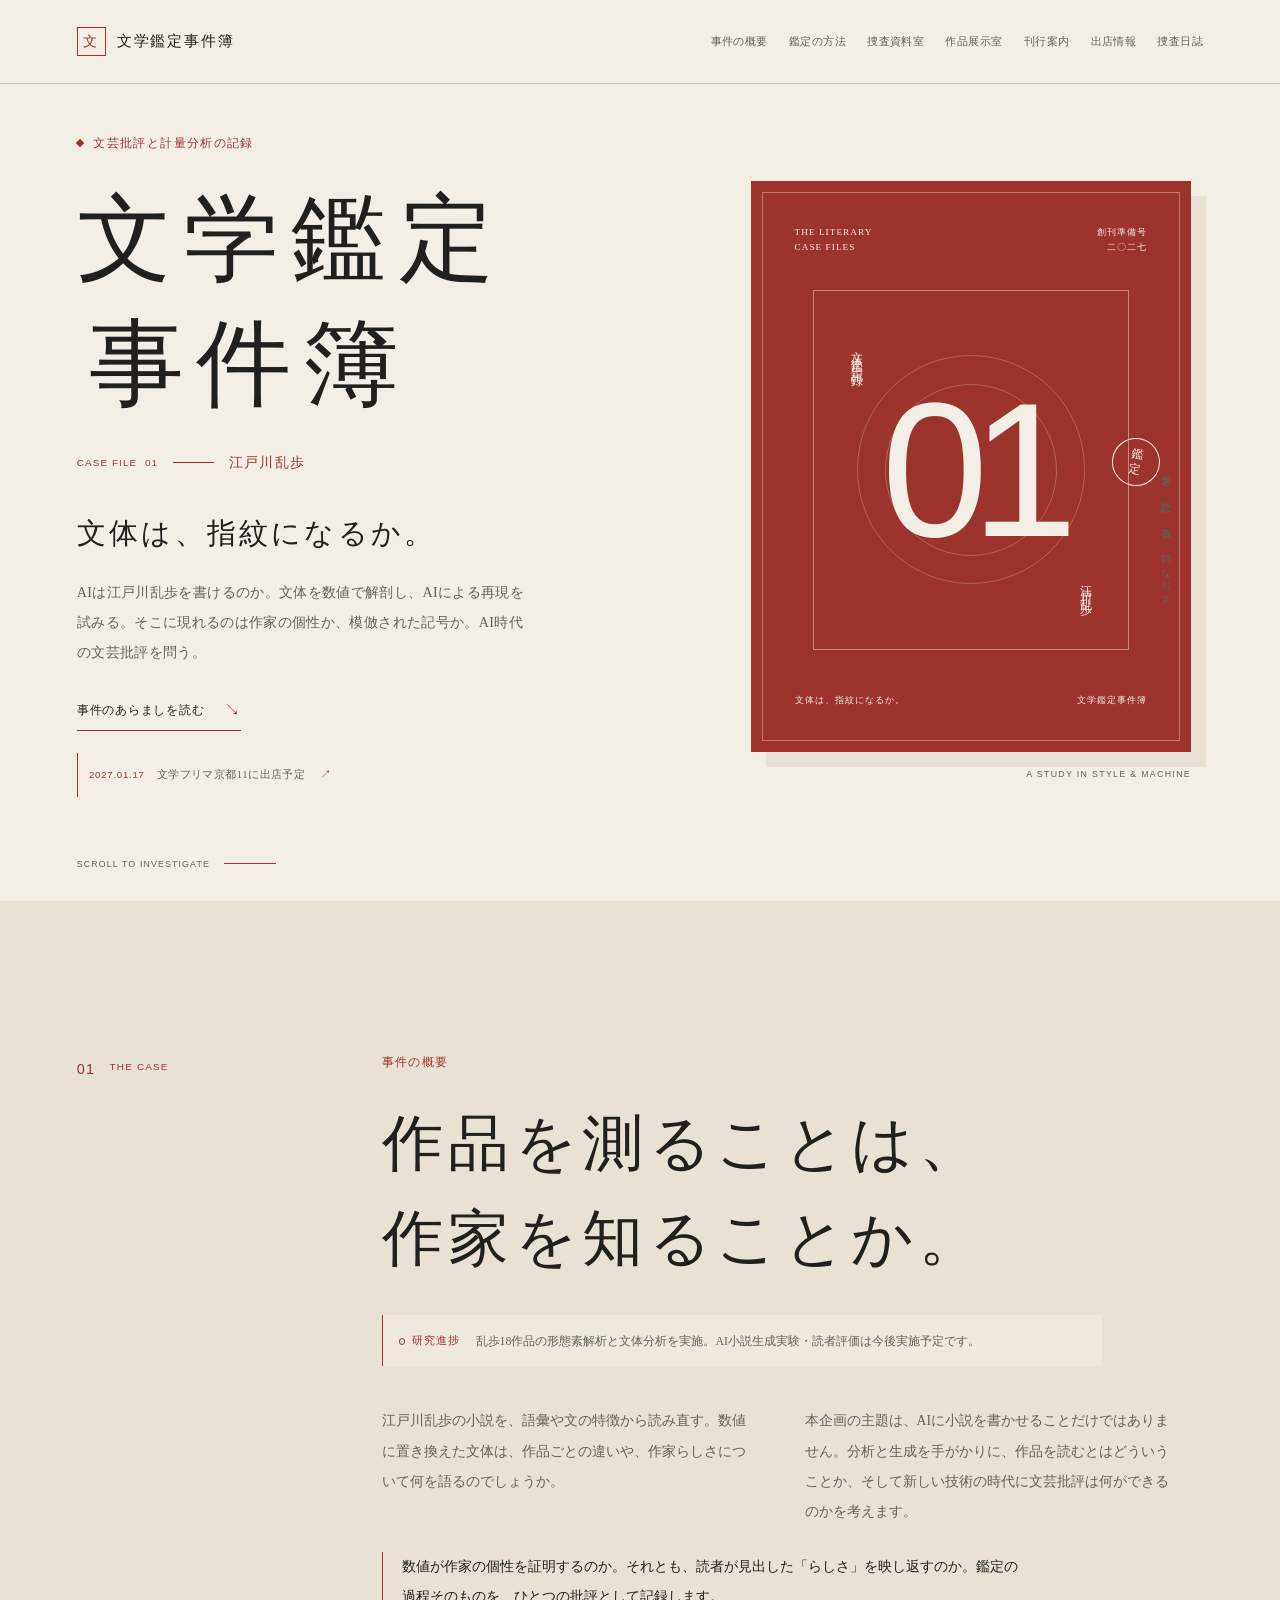
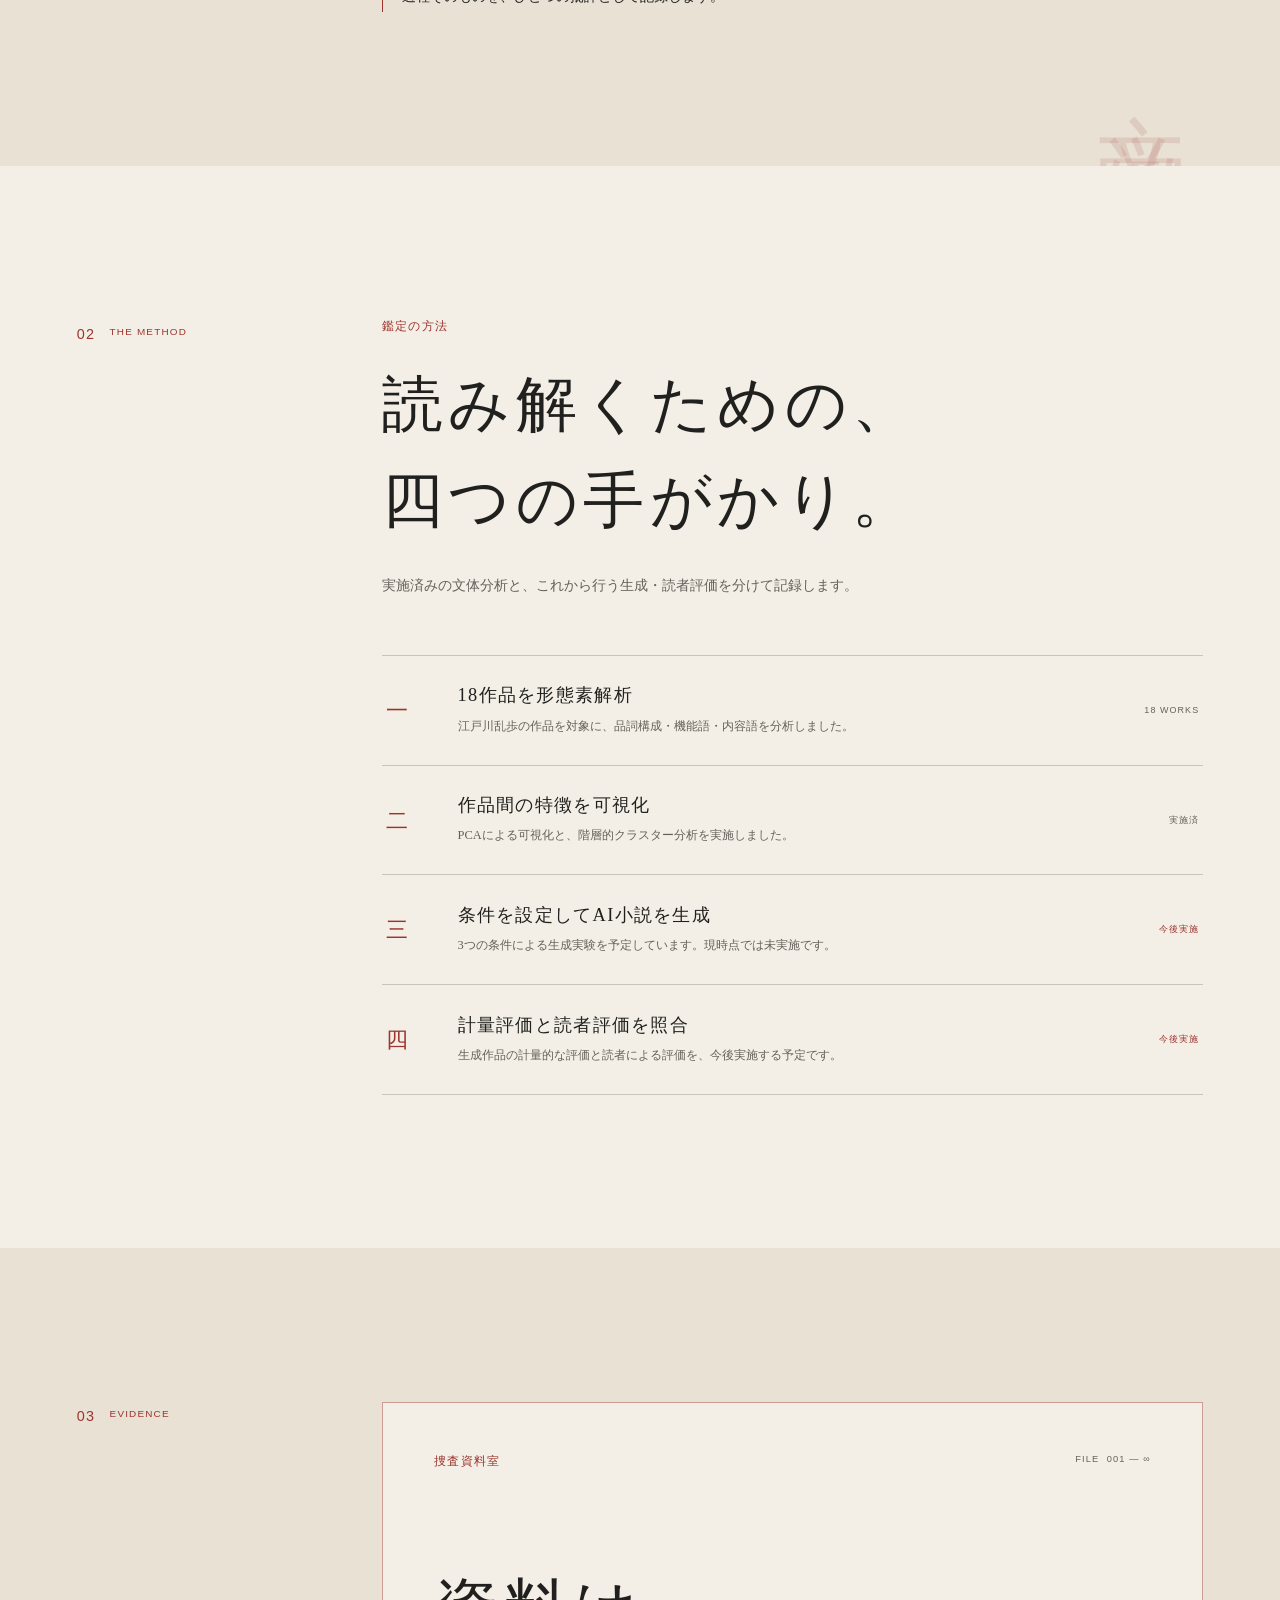
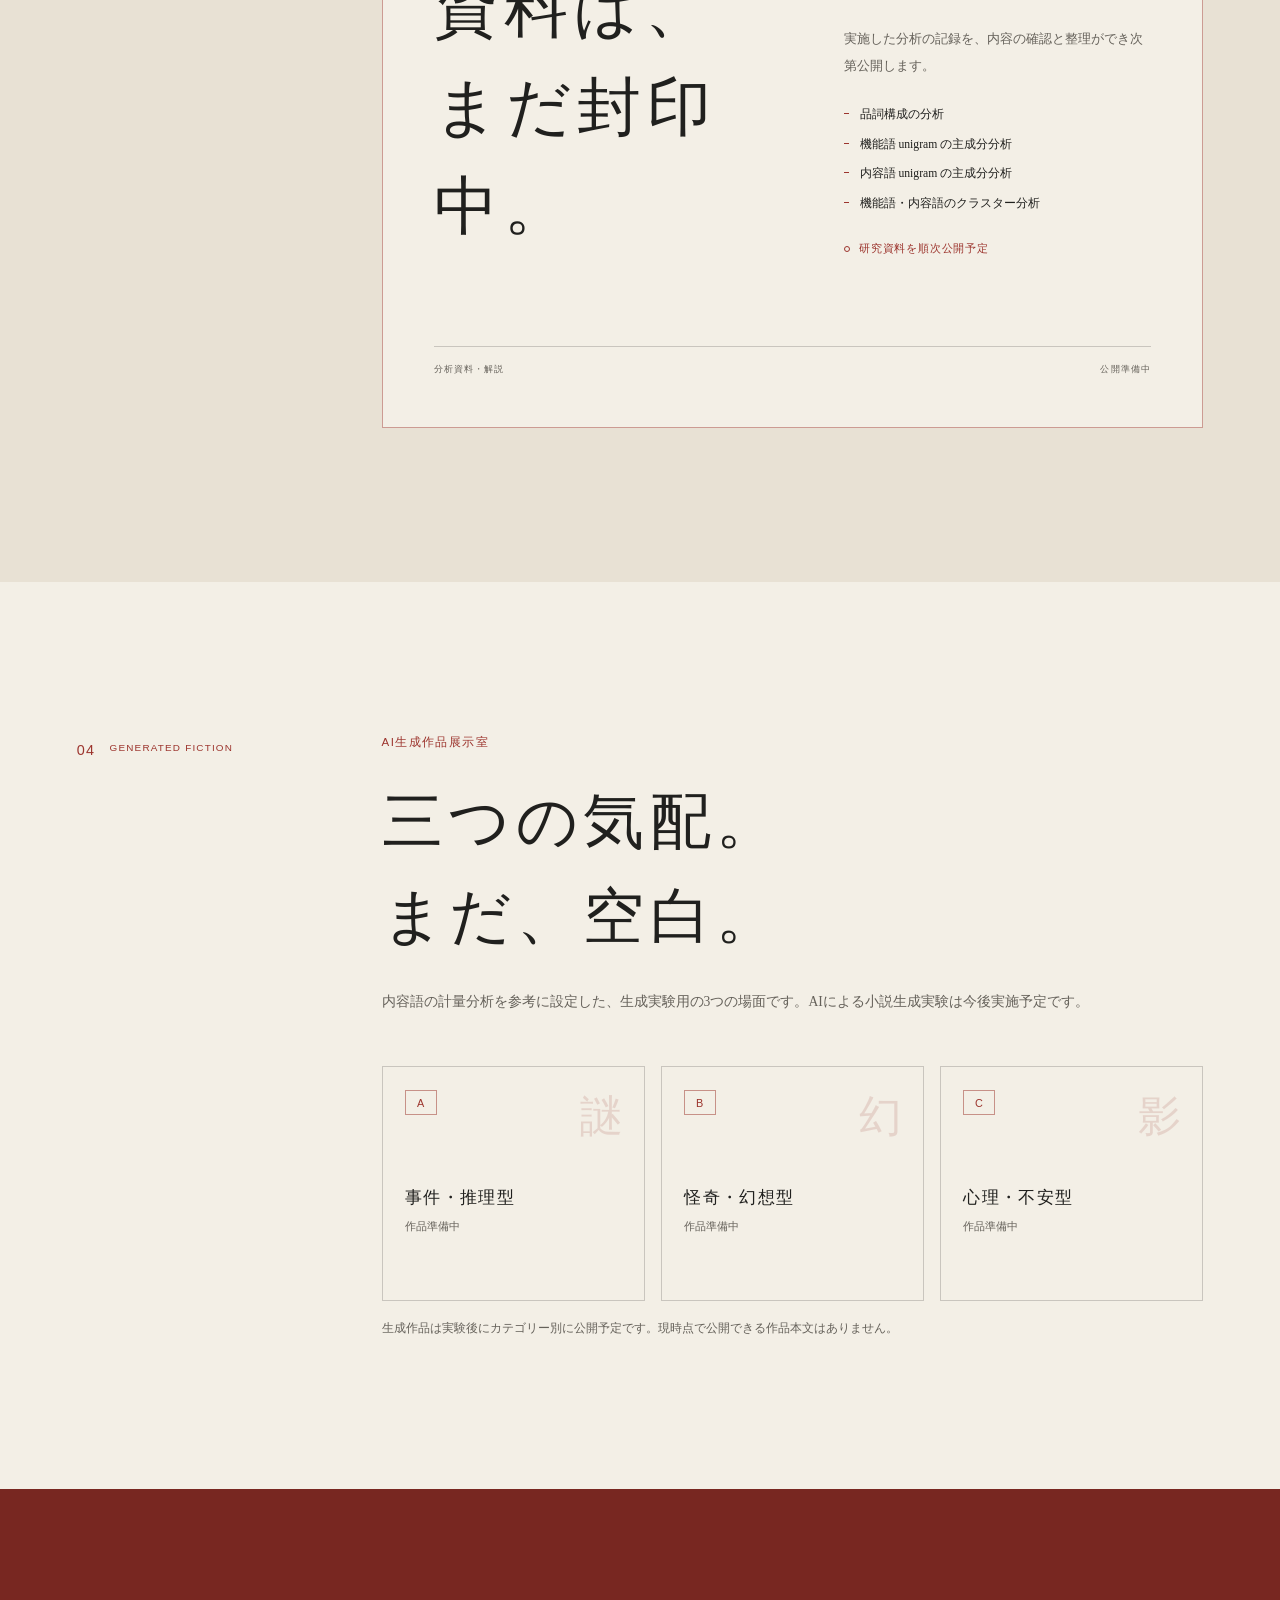
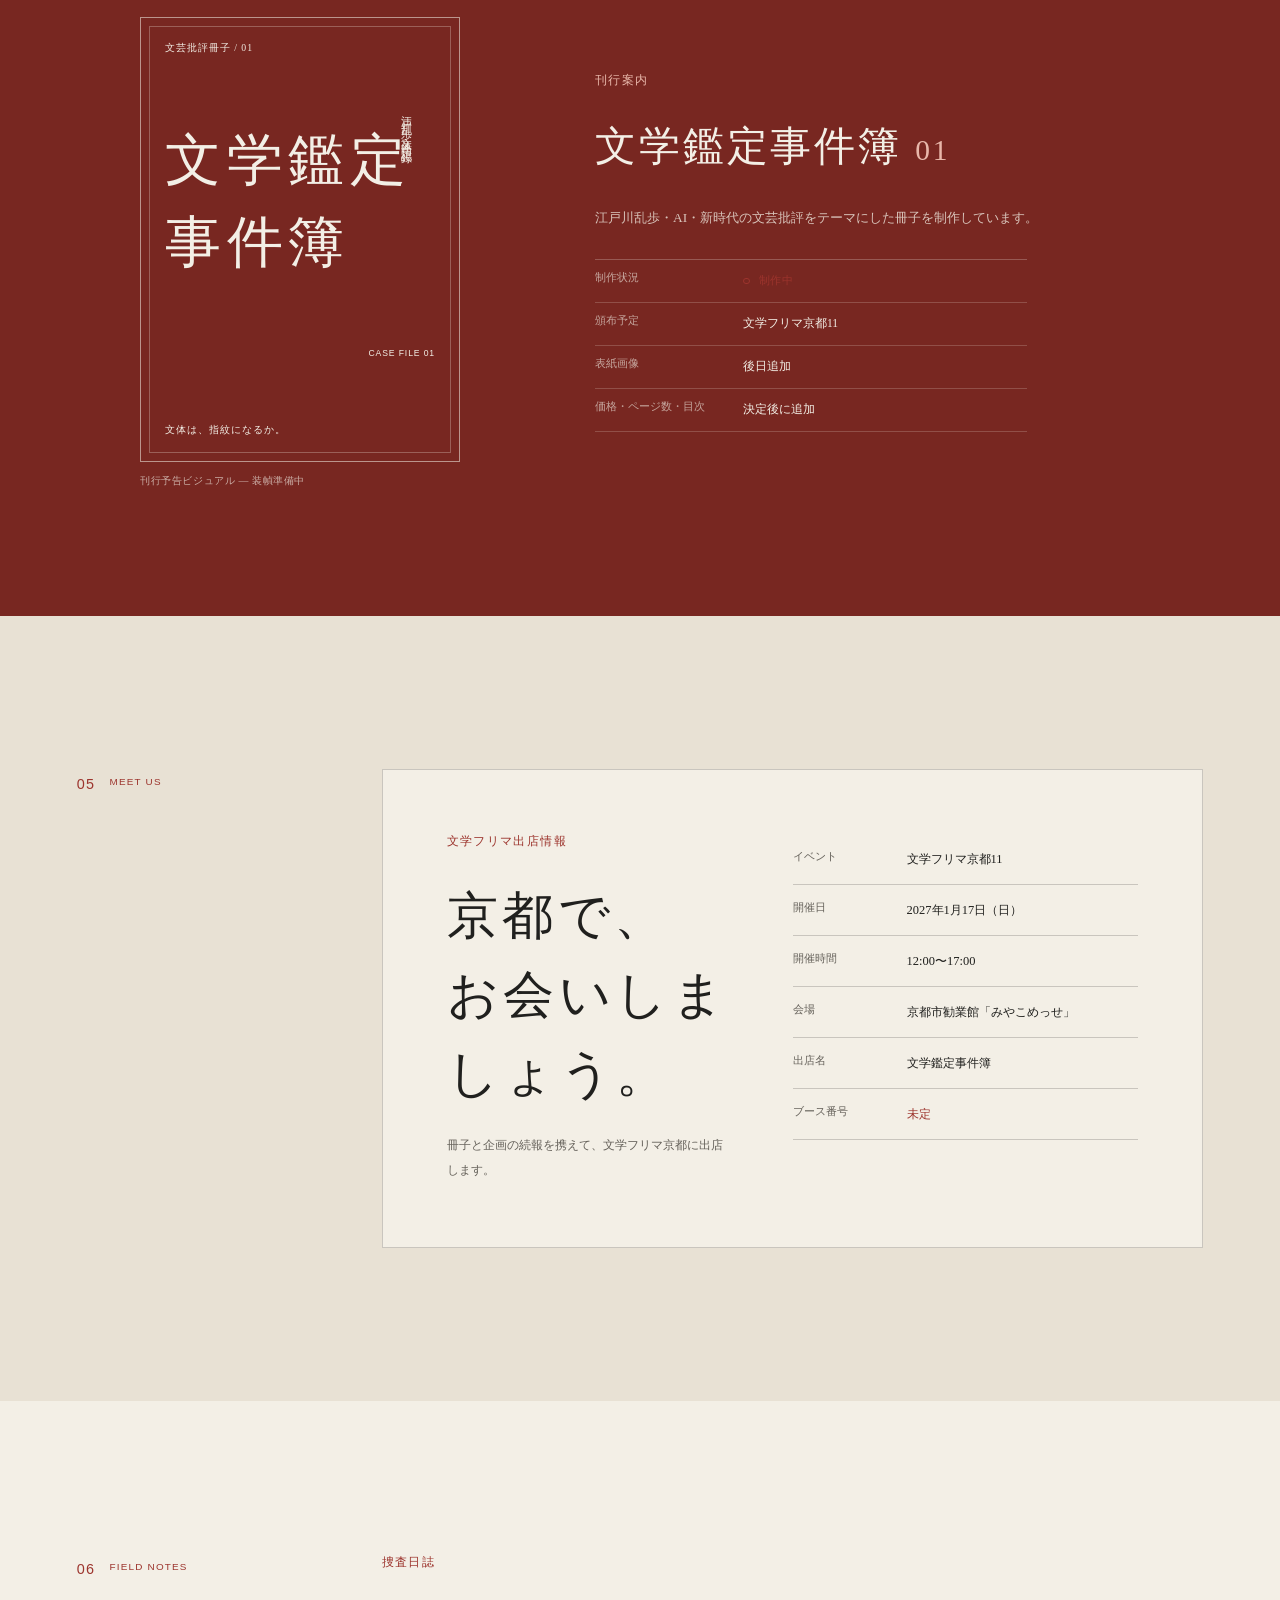
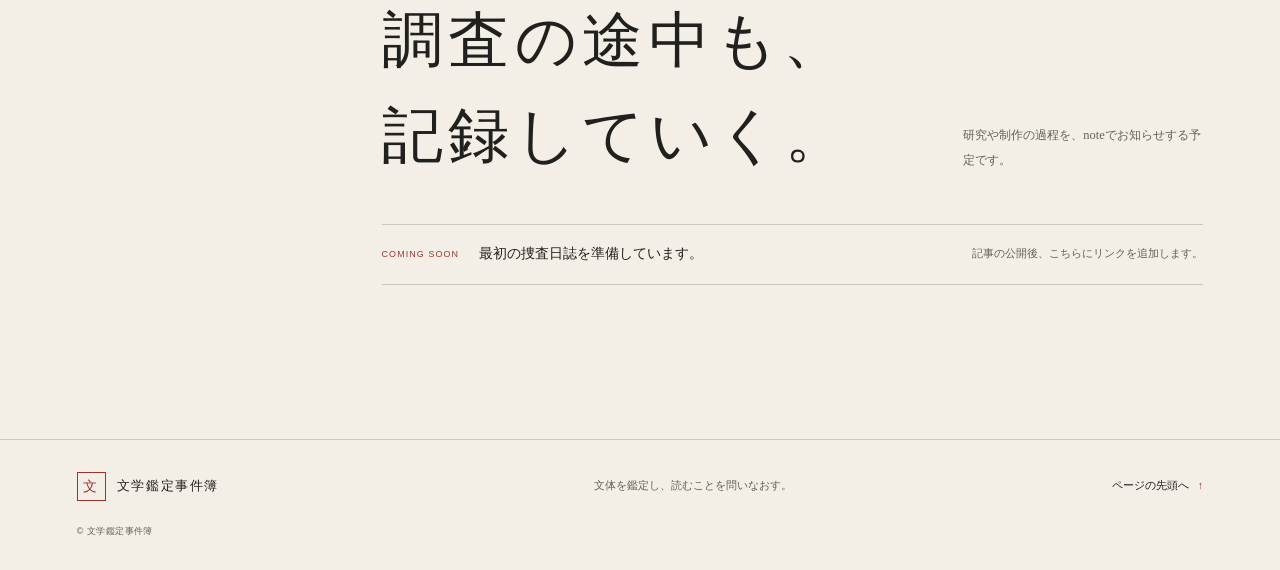
==== commit 4756a810: "修正１ 少し修正" ====
--- a/index.html
+++ b/index.html
@@ -17,7 +17,7 @@
       <span class="wordmark__seal" aria-hidden="true">文</span>
       <span>文学鑑定事件簿</span>
     </a>
-    <button class="menu-toggle" type="button" aria-expanded="false" aria-controls="site-nav">
+    <button class="menu-toggle" type="button" aria-expanded="false" aria-controls="site-nav" aria-label="目次を開く">
       <span class="menu-toggle__label">目次</span>
       <span class="menu-toggle__icon" aria-hidden="true"><i></i><i></i></span>
     </button>
@@ -46,6 +46,11 @@
           <p class="hero__catch">文体は、<br class="mobile-only">指紋になるか。</p>
           <p class="hero__intro">AIは江戸川乱歩を書けるのか。文体を数値で解剖し、AIによる再現を試みる。そこに現れるのは作家の個性か、模倣された記号か。AI時代の文芸批評を問う。</p>
           <a class="text-link hero__link" href="#case">事件のあらましを読む <span aria-hidden="true">↘</span></a>
+          <a class="hero-event-link" href="#event">
+            <span class="hero-event-link__date">2027.01.17</span>
+            <span>文学フリマ京都11に出店予定</span>
+            <span class="hero-event-link__arrow" aria-hidden="true">↗</span>
+          </a>
         </div>
 
         <div class="hero-art" aria-label="文学鑑定事件簿、事件01 江戸川乱歩をあしらった表紙風のタイポグラフィ">
@@ -75,6 +80,10 @@
       <div class="section-body reveal">
         <p class="eyebrow">事件の概要</p>
         <h2 id="case-title">作品を測ることは、<br>作家を知ることか。</h2>
+        <div class="research-status" aria-label="研究の進捗">
+          <span class="research-status__label"><i aria-hidden="true"></i> 研究進捗</span>
+          <p>乱歩18作品の形態素解析と文体分析を実施。AI小説生成実験・読者評価は今後実施予定です。</p>
+        </div>
         <div class="case-copy">
           <p>江戸川乱歩の小説を、語彙や文の特徴から読み直す。数値に置き換えた文体は、作品ごとの違いや、作家らしさについて何を語るのでしょうか。</p>
           <p>本企画の主題は、AIに小説を書かせることだけではありません。分析と生成を手がかりに、作品を読むとはどういうことか、そして新しい技術の時代に文芸批評は何ができるのかを考えます。</p>
@@ -89,27 +98,27 @@
       <div class="section-body">
         <p class="eyebrow reveal">鑑定の方法</p>
         <h2 id="method-title" class="reveal">読み解くための、<br>四つの手がかり。</h2>
-        <p class="section-lead reveal">作品の分析から読者の評価まで。鑑定の手順をひとつずつ記録します。</p>
+        <p class="section-lead reveal">実施済みの文体分析と、これから行う生成・読者評価を分けて記録します。</p>
         <ol class="method-list">
           <li class="method-item reveal">
             <span class="method-item__number">一</span>
-            <div><h3>対象作品を読む</h3><p>江戸川乱歩の18作品を対象に、テキストを形態素解析します。</p></div>
+            <div><h3>18作品を形態素解析</h3><p>江戸川乱歩の作品を対象に、品詞構成・機能語・内容語を分析しました。</p></div>
             <span class="method-item__label">18 WORKS</span>
           </li>
           <li class="method-item reveal">
             <span class="method-item__number">二</span>
-            <div><h3>文体の輪郭を描く</h3><p>PCA・クラスター分析を用いて、作品どうしの特徴を可視化します。</p></div>
-            <span class="method-item__label">ANALYSIS</span>
+            <div><h3>作品間の特徴を可視化</h3><p>PCAによる可視化と、階層的クラスター分析を実施しました。</p></div>
+            <span class="method-item__label">実施済</span>
           </li>
           <li class="method-item reveal">
             <span class="method-item__number">三</span>
-            <div><h3>生成の条件を変える</h3><p>3つの条件でAI小説の生成実験を行い、条件による違いを確かめます。</p></div>
-            <span class="method-item__label">3 CONDITIONS</span>
+            <div><h3>条件を設定してAI小説を生成</h3><p>3つの条件による生成実験を予定しています。現時点では未実施です。</p></div>
+            <span class="method-item__label method-item__label--planned">今後実施</span>
           </li>
           <li class="method-item reveal">
             <span class="method-item__number">四</span>
-            <div><h3>数値と読者の目で評価する</h3><p>計量的な評価と読者による評価を照らし合わせ、文体の再現を考察します。</p></div>
-            <span class="method-item__label">TWO PERSPECTIVES</span>
+            <div><h3>計量評価と読者評価を照合</h3><p>生成作品の計量的な評価と読者による評価を、今後実施する予定です。</p></div>
+            <span class="method-item__label method-item__label--planned">今後実施</span>
           </li>
         </ol>
       </div>
@@ -125,11 +134,17 @@
         <div class="archive-card__body">
           <h2 id="archives-title">資料は、<br>まだ封印中。</h2>
           <div>
-            <p>分析グラフ、研究成果、鑑定記録。調査の進行にあわせて、資料をこの部屋に追加していきます。</p>
-            <span class="status-label"><i aria-hidden="true"></i> 資料を順次公開予定</span>
-          </div>
-        </div>
-        <div class="archive-card__foot"><span>未公開資料</span><span>STATUS: IN PROGRESS</span></div>
+            <p>実施した分析の記録を、内容の確認と整理ができ次第公開します。</p>
+            <ul class="archive-list" aria-label="今後公開する研究資料">
+              <li>品詞構成の分析</li>
+              <li>機能語 unigram の主成分分析</li>
+              <li>内容語 unigram の主成分分析</li>
+              <li>機能語・内容語のクラスター分析</li>
+            </ul>
+            <span class="status-label"><i aria-hidden="true"></i> 研究資料を順次公開予定</span>
+          </div>
+        </div>
+        <div class="archive-card__foot"><span>分析資料・解説</span><span>公開準備中</span></div>
       </div>
     </section>
 
@@ -138,40 +153,48 @@
       <div class="section-body">
         <p class="eyebrow reveal">AI生成作品展示室</p>
         <h2 id="works-title" class="reveal">三つの気配。<br>まだ、空白。</h2>
-        <p class="section-lead reveal">実験から生まれた作品は、準備が整い次第ここに展示します。</p>
-        <div class="genre-grid">
-          <article class="genre-card reveal">
-            <span class="genre-card__number">01</span><span class="genre-card__ornament" aria-hidden="true">謎</span>
+        <p class="section-lead reveal">内容語の計量分析を参考に設定した、生成実験用の3つの場面です。AIによる小説生成実験は今後実施予定です。</p>
+        <div class="genre-grid" aria-label="生成実験のカテゴリー">
+          <article class="genre-card reveal" data-category="A">
+            <span class="genre-card__number">A</span><span class="genre-card__ornament" aria-hidden="true">謎</span>
             <h3>事件・推理型</h3><p>作品準備中</p>
           </article>
-          <article class="genre-card reveal">
-            <span class="genre-card__number">02</span><span class="genre-card__ornament" aria-hidden="true">幻</span>
+          <article class="genre-card reveal" data-category="B">
+            <span class="genre-card__number">B</span><span class="genre-card__ornament" aria-hidden="true">幻</span>
             <h3>怪奇・幻想型</h3><p>作品準備中</p>
           </article>
-          <article class="genre-card reveal">
-            <span class="genre-card__number">03</span><span class="genre-card__ornament" aria-hidden="true">影</span>
+          <article class="genre-card reveal" data-category="C">
+            <span class="genre-card__number">C</span><span class="genre-card__ornament" aria-hidden="true">影</span>
             <h3>心理・不安型</h3><p>作品準備中</p>
           </article>
         </div>
-        <p class="works-note">生成作品の全文は、公開準備ができ次第掲載します。</p>
+        <p class="works-note">生成作品は実験後にカテゴリー別に公開予定です。現時点で公開できる作品本文はありません。</p>
       </div>
     </section>
 
     <section class="publication-section" id="publication" aria-labelledby="publication-title">
       <div class="publication-inner reveal">
-        <div class="publication-cover" aria-hidden="true">
-          <span class="publication-cover__top">文芸批評冊子 / 01</span>
-          <span class="publication-cover__vertical">江戸川乱歩 文体鑑定記録</span>
-          <span class="publication-cover__title">文学鑑定<br>事件簿</span>
-          <span class="publication-cover__case">CASE FILE 01</span>
-          <span class="publication-cover__bottom">文体は、指紋になるか。</span>
-        </div>
+        <!-- 表紙写真の公開後は、下の仮ビジュアルを publication-cover-image クラスの画像に差し替えます。 -->
+        <figure class="publication-visual">
+          <div class="publication-cover" aria-hidden="true">
+            <span class="publication-cover__top">文芸批評冊子 / 01</span>
+            <span class="publication-cover__vertical">江戸川乱歩 文体鑑定記録</span>
+            <span class="publication-cover__title">文学鑑定<br>事件簿</span>
+            <span class="publication-cover__case">CASE FILE 01</span>
+            <span class="publication-cover__bottom">文体は、指紋になるか。</span>
+          </div>
+          <figcaption>刊行予告ビジュアル — 装幀準備中</figcaption>
+        </figure>
         <div class="publication-copy">
           <p class="eyebrow">刊行案内</p>
           <h2 id="publication-title">文学鑑定事件簿 <span>01</span></h2>
-          <p class="publication-copy__description">江戸川乱歩の文体をめぐる分析と、AI生成実験の記録をまとめた文芸批評冊子を制作しています。</p>
-          <p class="publication-copy__status"><span class="status-label"><i aria-hidden="true"></i> 現在制作中</span></p>
-          <p class="publication-copy__small">内容・頒布情報は、決まり次第お知らせします。</p>
+          <p class="publication-copy__description">江戸川乱歩・AI・新時代の文芸批評をテーマにした冊子を制作しています。</p>
+          <dl class="publication-details">
+            <div><dt>制作状況</dt><dd><span class="status-label"><i aria-hidden="true"></i> 制作中</span></dd></div>
+            <div><dt>頒布予定</dt><dd>文学フリマ京都11</dd></div>
+            <div><dt>表紙画像</dt><dd>後日追加</dd></div>
+            <div><dt>価格・ページ数・目次</dt><dd>決定後に追加</dd></div>
+          </dl>
         </div>
       </div>
     </section>
--- a/style.css
+++ b/style.css
@@ -26,6 +26,7 @@
 ::selection { color: var(--paper); background: var(--red); }
 a { color: inherit; }
 button { font: inherit; }
+a:focus-visible, button:focus-visible { outline: 2px solid var(--red); outline-offset: 4px; }
 .skip-link {
   position: fixed;
   z-index: 20;
@@ -129,12 +130,12 @@
 .eyebrow__mark { width: .38rem; height: .38rem; background: var(--red); transform: rotate(45deg); }
 .hero h1 {
   margin: 0;
-  font-size: clamp(3.5rem, 7.5vw, 7rem);
-  font-weight: 500;
-  letter-spacing: .09em;
-  line-height: 1.2;
-}
-.hero h1 span { padding-left: .22em; }
+  font-size: clamp(3.65rem, 7.4vw, 6.8rem);
+  font-weight: 400;
+  letter-spacing: .13em;
+  line-height: 1.32;
+}
+.hero h1 span { padding-left: .13em; }
 .hero__case {
   display: flex;
   max-width: 23rem;
@@ -175,6 +176,24 @@
 .text-link:hover { gap: 1.65rem; color: var(--red); }
 .hero__link { margin-top: 2rem; padding-bottom: .6rem; }
 .hero__link span { color: var(--red); font-size: 1rem; }
+.hero-event-link {
+  display: flex;
+  width: fit-content;
+  min-height: 44px;
+  align-items: center;
+  gap: .75rem;
+  margin-top: 1.35rem;
+  padding: .45rem .7rem;
+  border-left: 1px solid var(--red);
+  color: var(--ink-soft);
+  font-size: .68rem;
+  letter-spacing: .04em;
+  text-decoration: none;
+  transition: color .2s ease, background-color .2s ease;
+}
+.hero-event-link:hover { color: var(--red); background: rgba(156, 52, 45, .05); }
+.hero-event-link__date { color: var(--red); font-family: var(--sans); font-size: .6rem; letter-spacing: .08em; }
+.hero-event-link__arrow { margin-left: .15rem; color: var(--red); }
 .mobile-only { display: none; }
 .hero-art {
   position: relative;
@@ -324,6 +343,20 @@
 .section-lead { margin: 1.5rem 0 0; color: var(--ink-soft); font-size: .85rem; line-height: 2; }
 .case-section { min-height: 650px; align-items: start; background: var(--paper-deep); }
 .case-section .section-body { position: relative; z-index: 1; }
+.research-status {
+  display: grid;
+  max-width: 45rem;
+  grid-template-columns: auto 1fr;
+  align-items: baseline;
+  gap: .55rem 1rem;
+  margin-top: 1.8rem;
+  padding: .9rem 1rem;
+  border-left: 1px solid var(--red);
+  background: rgba(243, 239, 230, .52);
+}
+.research-status__label { display: inline-flex; align-items: center; gap: .45rem; color: var(--red); font-size: .66rem; letter-spacing: .08em; white-space: nowrap; }
+.research-status__label i { width: .4rem; height: .4rem; border: 1px solid var(--red); border-radius: 50%; }
+.research-status p { margin: 0; color: var(--ink-soft); font-size: .74rem; line-height: 1.9; }
 .case-copy { display: grid; max-width: 790px; grid-template-columns: 1fr 1fr; gap: 1rem 3.5rem; margin-top: 2.5rem; }
 .case-copy p { margin: 0; color: var(--ink-soft); font-size: .86rem; line-height: 2.2; }
 .case-copy__note {
@@ -360,6 +393,7 @@
 .method-item h3 { margin: 0 0 .45rem; font-size: 1.15rem; font-weight: 500; letter-spacing: .07em; }
 .method-item p { margin: 0; color: var(--ink-soft); font-size: .78rem; line-height: 1.9; }
 .method-item__label { color: var(--ink-soft); font-family: var(--sans); font-size: .56rem; letter-spacing: .12em; }
+.method-item__label--planned { color: var(--red); }
 .archive-section { background: var(--paper-deep); }
 .archive-card {
   width: min(100%, 900px);
@@ -373,6 +407,21 @@
 .archive-card__body { display: grid; grid-template-columns: 1fr .85fr; align-items: end; gap: 3rem; padding: clamp(3rem, 7vw, 6rem) 0; }
 .archive-card__body h2 { font-size: clamp(2.3rem, 5vw, 4rem); }
 .archive-card__body > div p { max-width: 22rem; margin: 0 0 1.5rem; color: var(--ink-soft); font-size: .82rem; line-height: 2.1; }
+.archive-list {
+  display: grid;
+  gap: .55rem;
+  margin: 0 0 1.5rem;
+  padding: 0;
+  list-style: none;
+}
+.archive-list li {
+  position: relative;
+  padding-left: 1rem;
+  color: var(--ink);
+  font-size: .73rem;
+  line-height: 1.8;
+}
+.archive-list li::before { position: absolute; top: .78em; left: 0; width: .35rem; height: 1px; background: var(--red); content: ""; }
 .status-label { display: inline-flex; align-items: center; gap: .55rem; color: var(--red); font-size: .7rem; letter-spacing: .07em; }
 .status-label i { width: .42rem; height: .42rem; border: 1px solid var(--red); border-radius: 50%; }
 .archive-card__foot { padding-top: 1rem; border-top: 1px solid var(--line); }
@@ -386,17 +435,36 @@
   transition: border-color .25s ease, transform .25s ease;
 }
 .genre-card:hover { border-color: var(--red); transform: translateY(-4px); }
-.genre-card__number { color: var(--red); font-family: var(--sans); font-size: .6rem; letter-spacing: .1em; }
+.genre-card__number {
+  display: inline-flex;
+  min-width: 2rem;
+  min-height: 1.6rem;
+  align-items: center;
+  justify-content: center;
+  border: 1px solid rgba(156, 52, 45, .5);
+  color: var(--red);
+  font-family: var(--sans);
+  font-size: .68rem;
+  letter-spacing: .08em;
+}
 .genre-card__ornament { position: absolute; top: 1.25rem; right: 1.3rem; color: rgba(156, 52, 45, .15); font-size: 2.7rem; }
 .genre-card h3 { margin: 4.4rem 0 .65rem; font-size: 1.05rem; font-weight: 500; letter-spacing: .08em; }
 .genre-card p { margin: 0; color: var(--ink-soft); font-size: .7rem; }
 .works-note { margin: 1.2rem 0 0; color: var(--ink-soft); font-size: .72rem; }
 .publication-section { padding: clamp(5rem, 10vw, 9rem) var(--page-gutter); background: var(--red-dark); color: var(--paper); }
 .publication-inner { display: grid; width: min(100%, 1000px); grid-template-columns: minmax(230px, .75fr) 1.25fr; align-items: center; gap: clamp(3rem, 10vw, 8rem); margin: 0 auto; }
+.publication-visual { width: min(100%, 320px); margin: 0; }
+.publication-cover-image {
+  display: block;
+  width: 100%;
+  aspect-ratio: .72;
+  border: 1px solid rgba(243, 239, 230, .55);
+  object-fit: cover;
+}
 .publication-cover {
   position: relative;
   display: flex;
-  width: min(100%, 320px);
+  width: 100%;
   aspect-ratio: .72;
   flex-direction: column;
   justify-content: space-between;
@@ -404,6 +472,7 @@
   border: 1px solid rgba(243, 239, 230, .55);
   color: var(--paper);
 }
+.publication-visual figcaption { margin-top: .75rem; color: rgba(243, 239, 230, .68); font-size: .62rem; letter-spacing: .06em; }
 .publication-cover::before { position: absolute; inset: .5rem; border: 1px solid rgba(243, 239, 230, .28); content: ""; }
 .publication-cover__top, .publication-cover__bottom, .publication-cover__case { position: relative; font-size: .61rem; letter-spacing: .1em; }
 .publication-cover__vertical { position: absolute; top: 20%; right: 14%; font-size: .7rem; letter-spacing: .28em; writing-mode: vertical-rl; }
@@ -416,6 +485,10 @@
 .publication-copy__status .status-label { color: #f0c7b9; }
 .publication-copy__status .status-label i { border-color: #f0c7b9; }
 .publication-copy__small { margin: 1rem 0 0; color: rgba(243, 239, 230, .6); font-size: .7rem; }
+.publication-details { max-width: 27rem; margin: 1.7rem 0 0; border-top: 1px solid rgba(243, 239, 230, .25); }
+.publication-details > div { display: grid; grid-template-columns: 8.5rem 1fr; gap: .75rem; padding: .7rem 0; border-bottom: 1px solid rgba(243, 239, 230, .2); }
+.publication-details dt { color: rgba(243, 239, 230, .63); font-size: .68rem; }
+.publication-details dd { margin: 0; color: var(--paper); font-size: .72rem; line-height: 1.7; }
 .event-section { background: var(--paper-deep); }
 .event-panel {
   position: relative;
@@ -488,6 +561,8 @@
   .site-header { min-height: 4.75rem; }
   .menu-toggle {
     display: inline-flex;
+    min-width: 44px;
+    min-height: 44px;
     align-items: center;
     gap: .8rem;
     padding: .7rem 0 .7rem .7rem;
@@ -514,10 +589,11 @@
     opacity: 0;
     pointer-events: none;
     transform: translateY(-.5rem);
-    transition: opacity .2s ease, transform .2s ease;
+    visibility: hidden;
+    transition: opacity .2s ease, transform .2s ease, visibility .2s;
   }
-  .site-nav.is-open { opacity: 1; pointer-events: auto; transform: translateY(0); }
-  .site-nav a { padding: .8rem 0; border-bottom: 1px solid var(--line); font-size: .78rem; }
+  .site-nav.is-open { opacity: 1; pointer-events: auto; transform: translateY(0); visibility: visible; }
+  .site-nav a { min-height: 44px; display: flex; align-items: center; padding: .7rem 0; border-bottom: 1px solid var(--line); font-size: .78rem; }
   .site-nav a::after { display: none; }
 }
 @media (max-width: 760px) {
@@ -529,11 +605,14 @@
   .hero { min-height: auto; padding-top: 7.5rem; padding-bottom: 6rem; }
   .hero__inner { grid-template-columns: 1fr; gap: 3rem; }
   .hero__copy { max-width: 560px; }
-  .hero h1 { font-size: clamp(3.7rem, 14vw, 6rem); }
-  .hero__catch { margin-top: 1.7rem; font-size: 1.4rem; }
-  .hero__intro { max-width: 34rem; font-size: .82rem; }
+  .hero h1 { font-size: clamp(3.2rem, 13vw, 5.4rem); letter-spacing: .1em; line-height: 1.35; }
+  .hero__case { margin-top: 1.25rem; }
+  .hero__catch { margin-top: 1.55rem; font-size: clamp(1.45rem, 6vw, 1.8rem); line-height: 1.8; }
+  .hero__intro { max-width: 34rem; font-size: .84rem; line-height: 2.05; }
+  .hero-event-link { flex-wrap: wrap; gap: .4rem .65rem; font-size: .65rem; }
+  .hero-event-link__arrow { margin-left: .1rem; }
   .mobile-only { display: initial; }
-  .hero-art { width: min(76%, 350px); justify-self: center; }
+  .hero-art { width: min(72%, 320px); justify-self: center; }
   .hero-art__number { font-size: clamp(7rem, 34vw, 10rem); }
   .hero__side-note { display: none; }
   .scroll-cue { bottom: 1.5rem; }
@@ -541,6 +620,7 @@
   .section-index { gap: .7rem; }
   .section h2, .event-panel h2, .journal-heading h2 { font-size: clamp(2.1rem, 9vw, 3.3rem); }
   .case-section { min-height: auto; }
+  .research-status { grid-template-columns: 1fr; gap: .45rem; margin-top: 1.4rem; }
   .case-copy { grid-template-columns: 1fr; gap: 1rem; margin-top: 1.8rem; }
   .case-copy__note { grid-column: auto; }
   .case-mark { right: 1rem; bottom: 1.5rem; opacity: .55; }
@@ -552,11 +632,13 @@
   .genre-card { min-height: 155px; padding: 1.2rem; }
   .genre-card h3 { margin-top: 2.3rem; }
   .publication-inner { grid-template-columns: minmax(0, .8fr) 1.2fr; gap: 1.5rem; }
+  .publication-visual { width: min(100%, 320px); justify-self: center; }
   .publication-cover { padding: 1rem; }
   .publication-cover__title { font-size: clamp(1.55rem, 6vw, 2.5rem); }
   .publication-cover__vertical { font-size: .57rem; }
   .publication-copy h2 { font-size: 1.45rem; }
   .publication-copy__description { font-size: .76rem; }
+  .publication-details > div { grid-template-columns: 7.2rem 1fr; }
   .event-panel { grid-template-columns: 1fr; gap: 2rem; padding: 1.5rem; }
   .event-panel__intro h2 { font-size: 2.5rem; }
   .journal-heading { display: block; }
@@ -571,9 +653,11 @@
 }
 @media (max-width: 420px) {
   .publication-inner { grid-template-columns: 1fr; }
-  .publication-cover { width: 58%; justify-self: center; }
+  .publication-visual { width: 58%; justify-self: center; }
+  .publication-cover { width: 100%; }
   .publication-copy h2 { font-size: 1.7rem; }
-  .hero-art { width: 83%; }
+  .hero-art { width: 76%; }
+  .hero h1 { font-size: clamp(3rem, 12.5vw, 3.6rem); }
   .archive-card__heading { align-items: flex-start; }
   .archive-card__file { padding-top: .2rem; font-size: .5rem; }
 }
@@ -584,4 +668,5 @@
     animation-iteration-count: 1 !important;
     transition-duration: .01ms !important;
   }
+  .js-enabled .reveal { opacity: 1; transform: none; }
 }
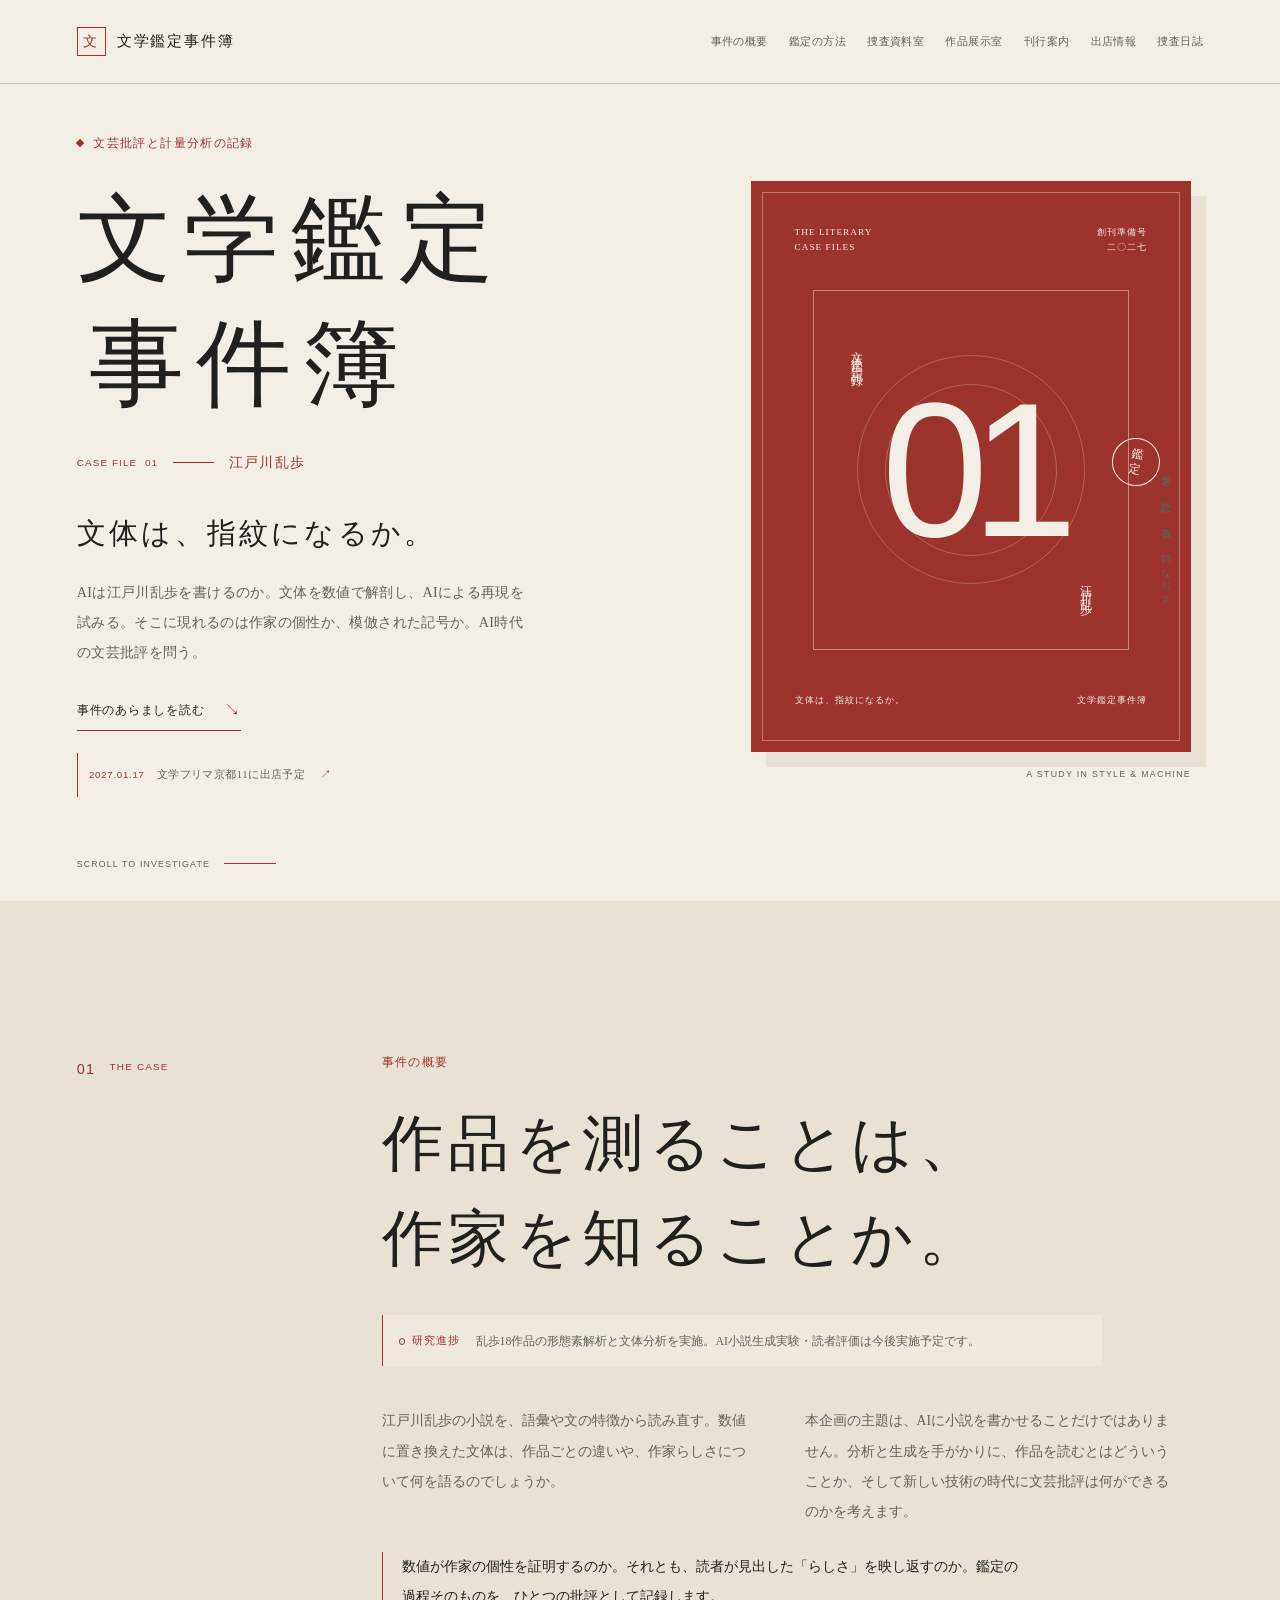
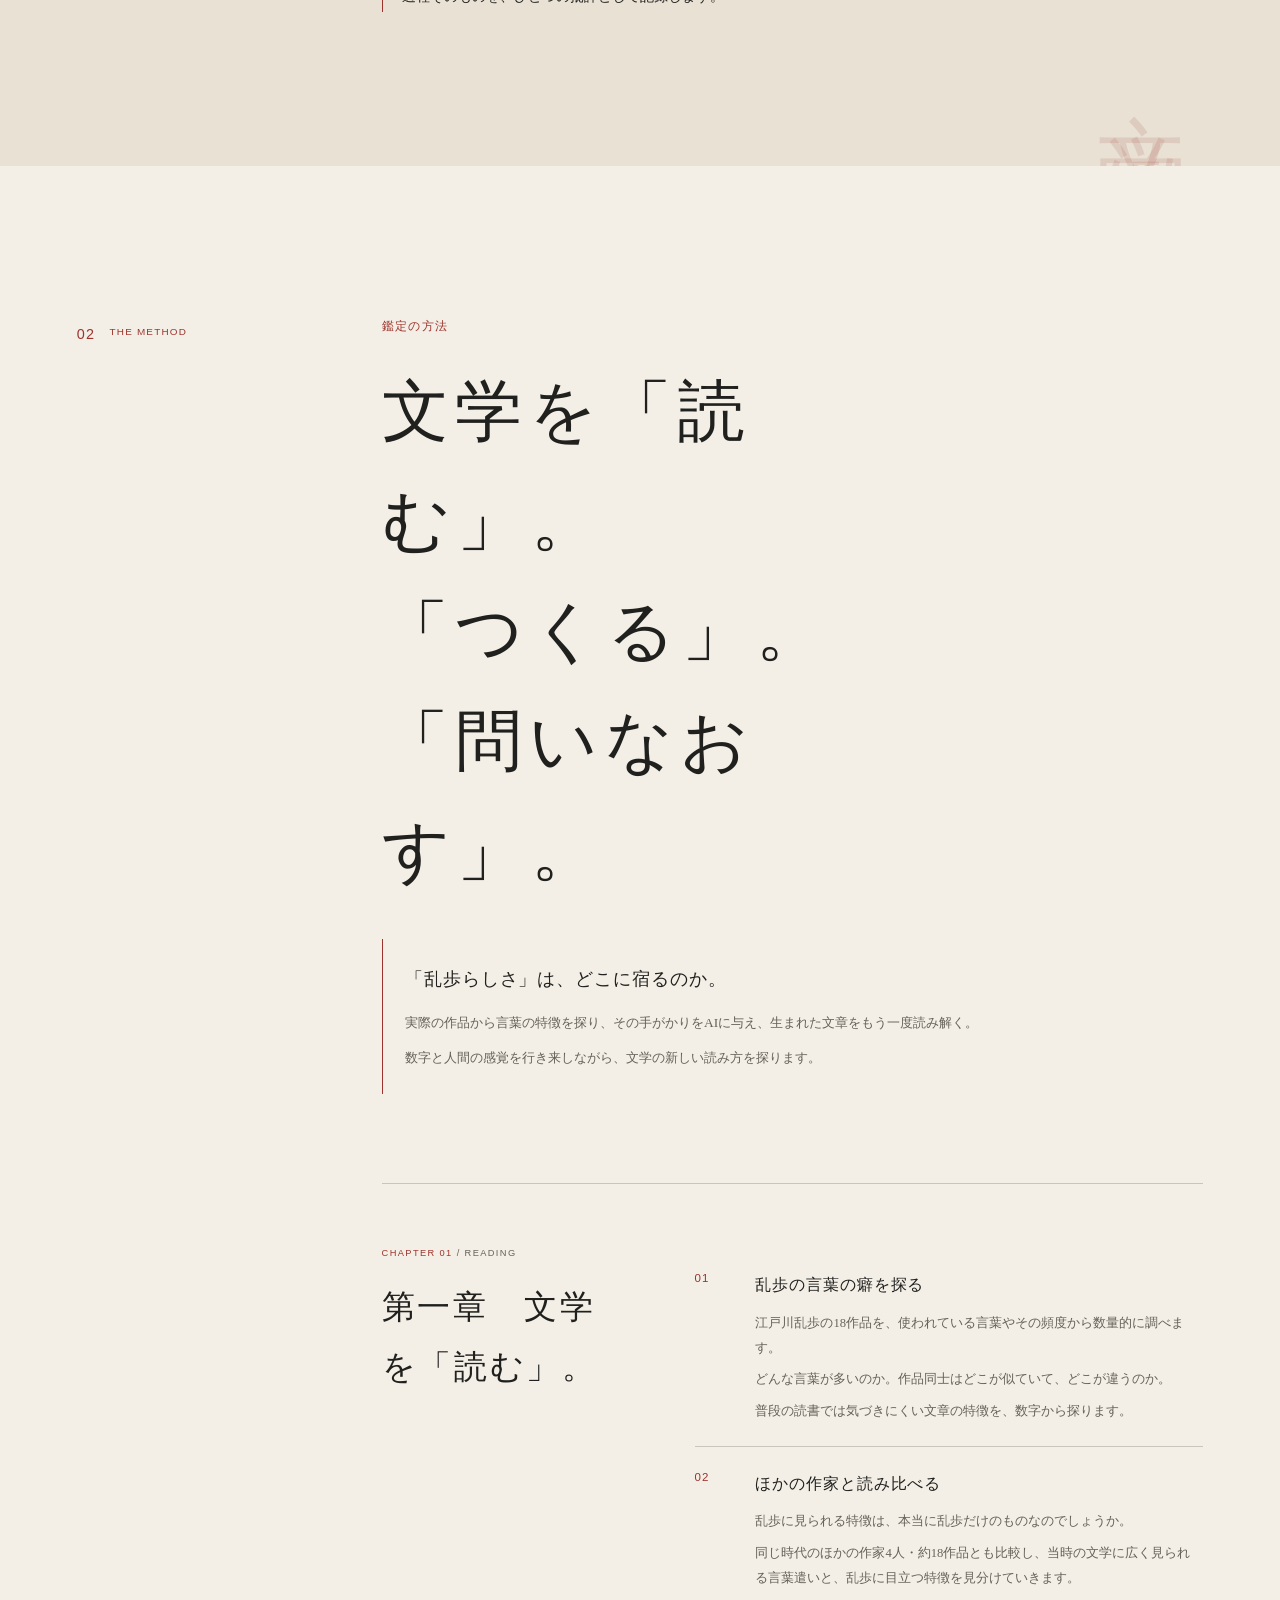
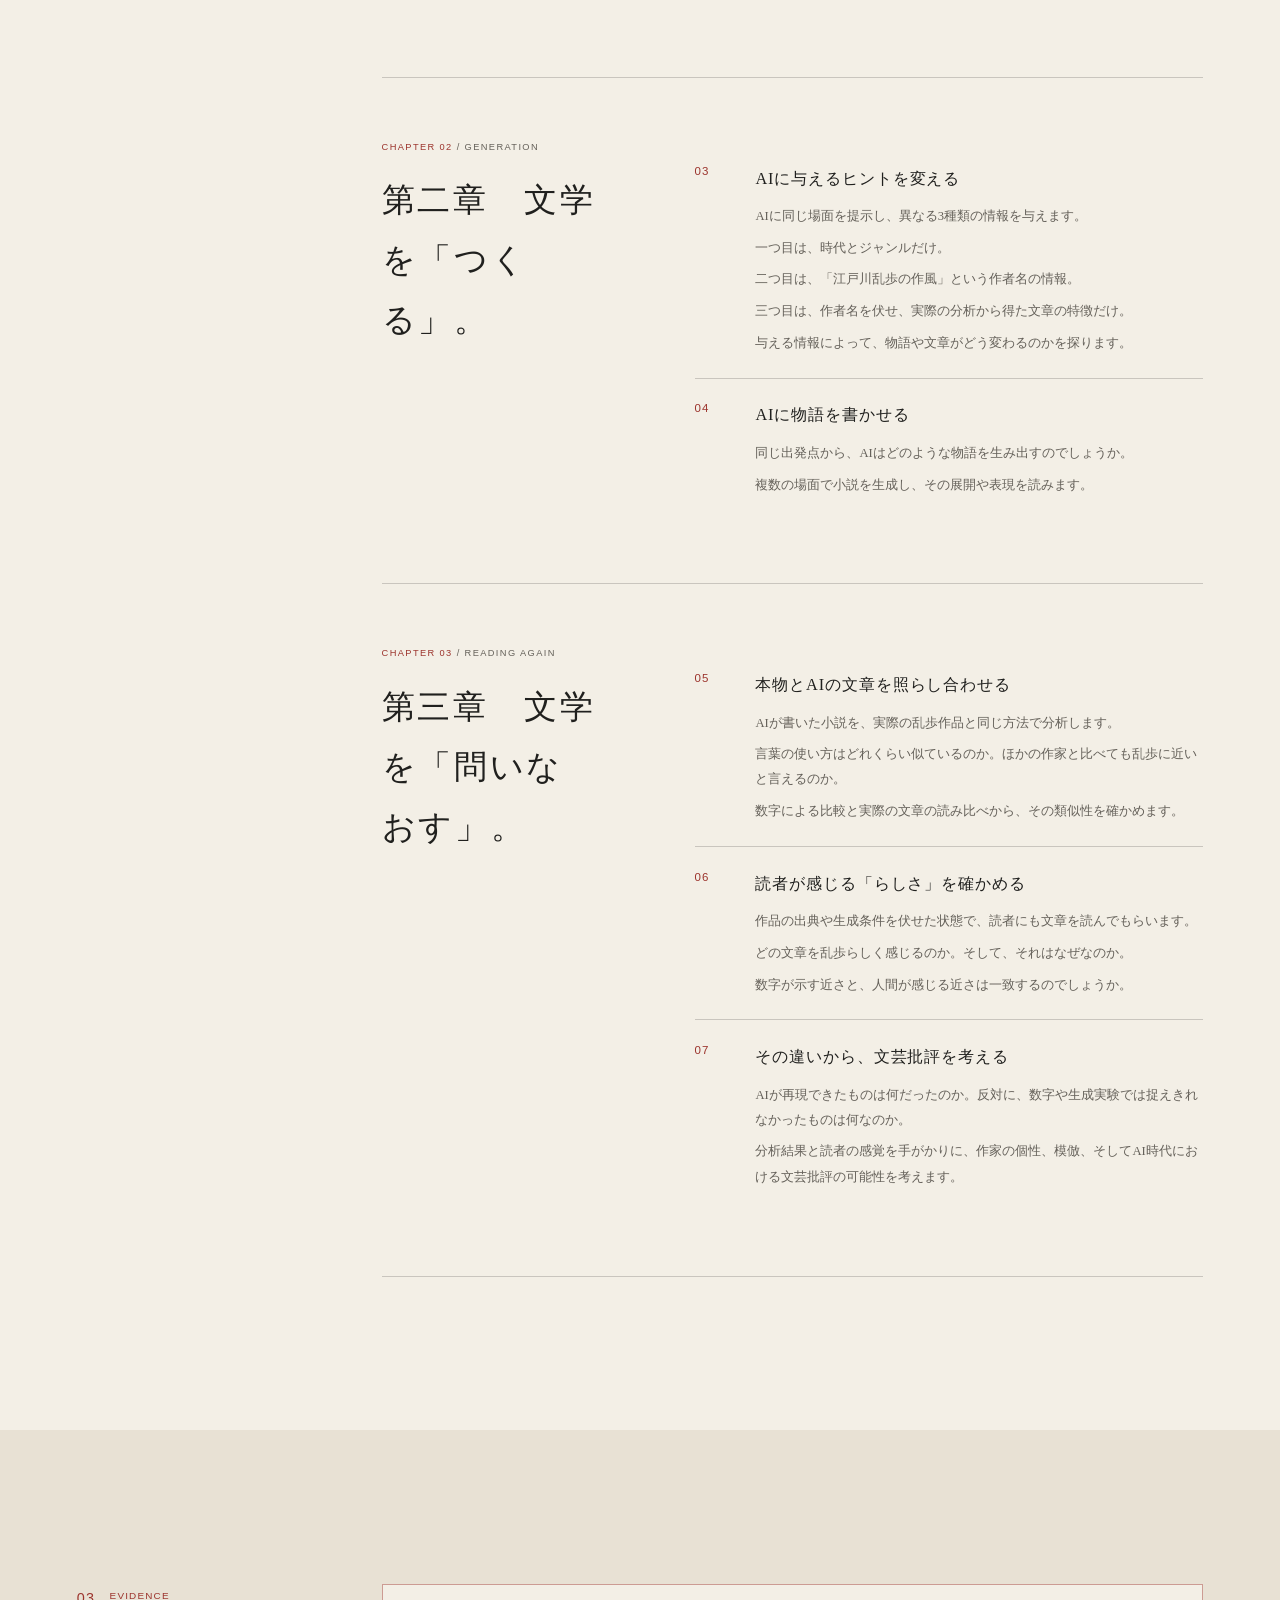
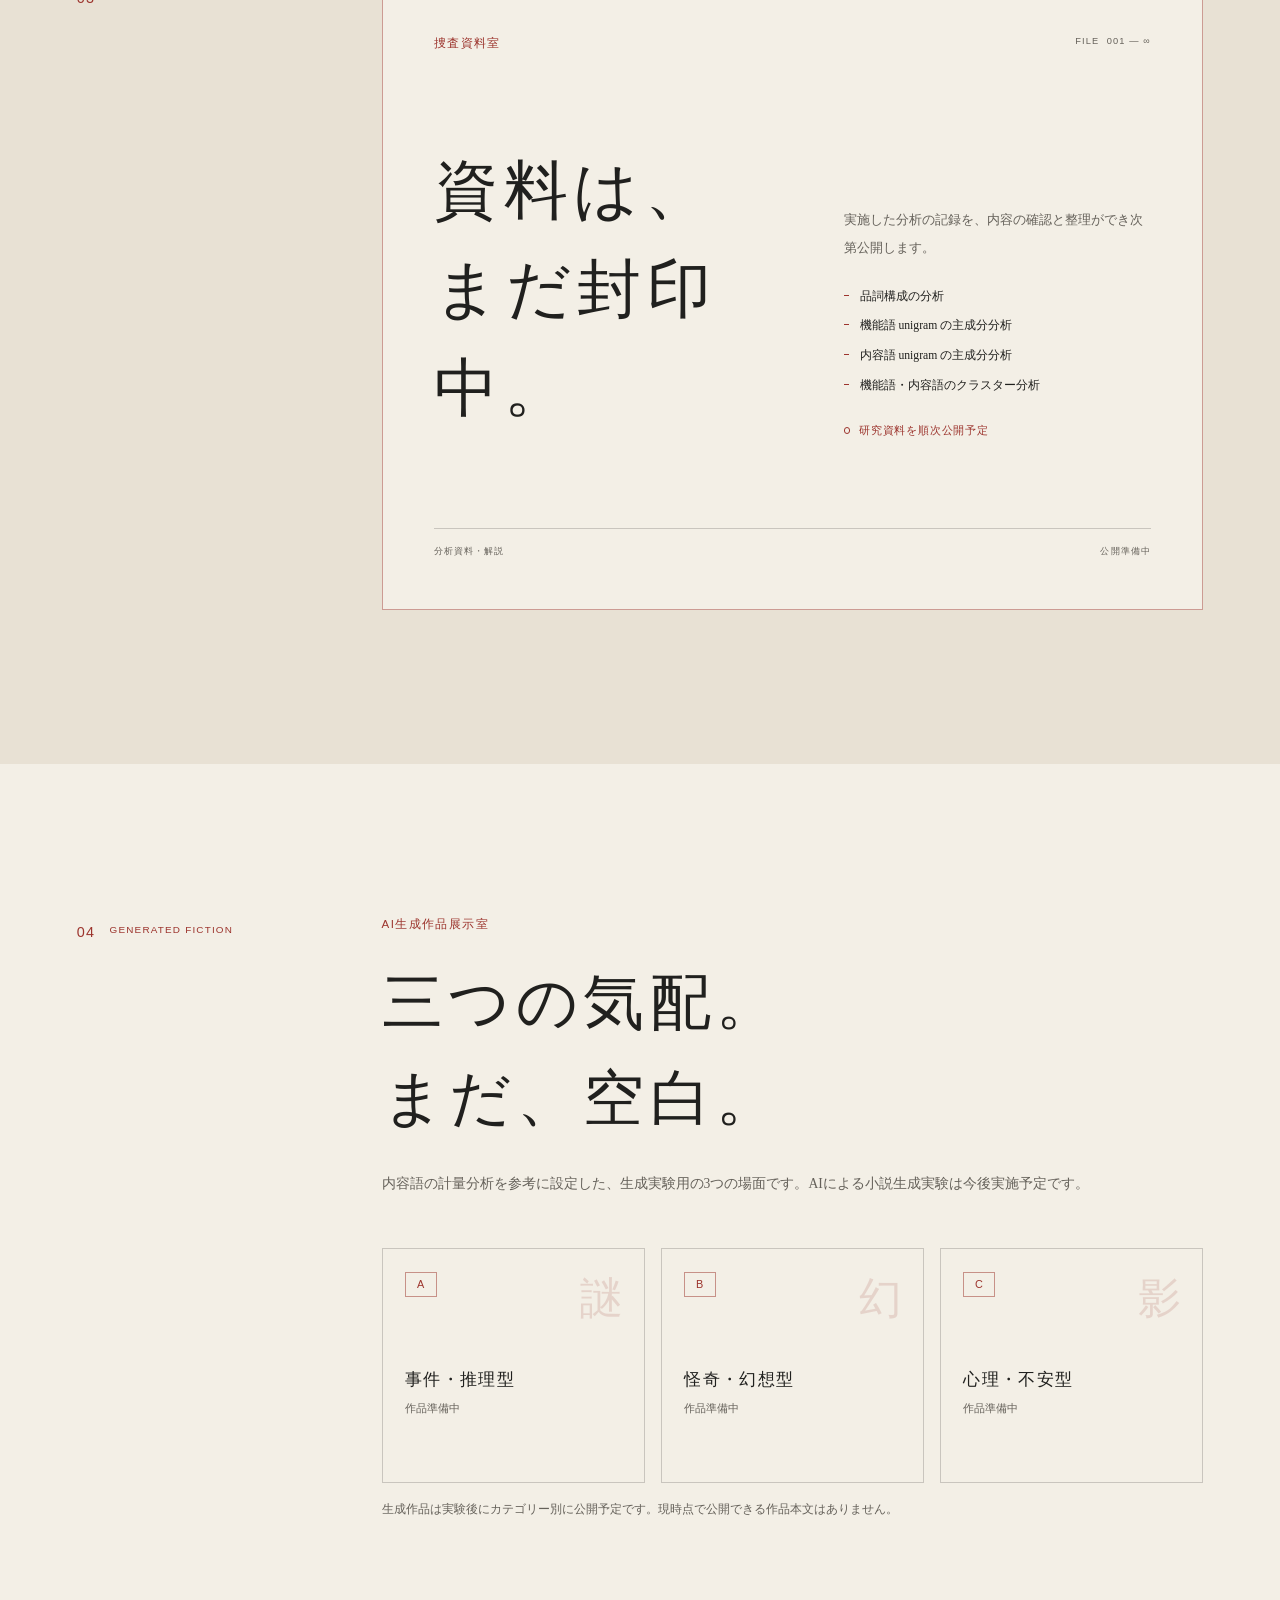
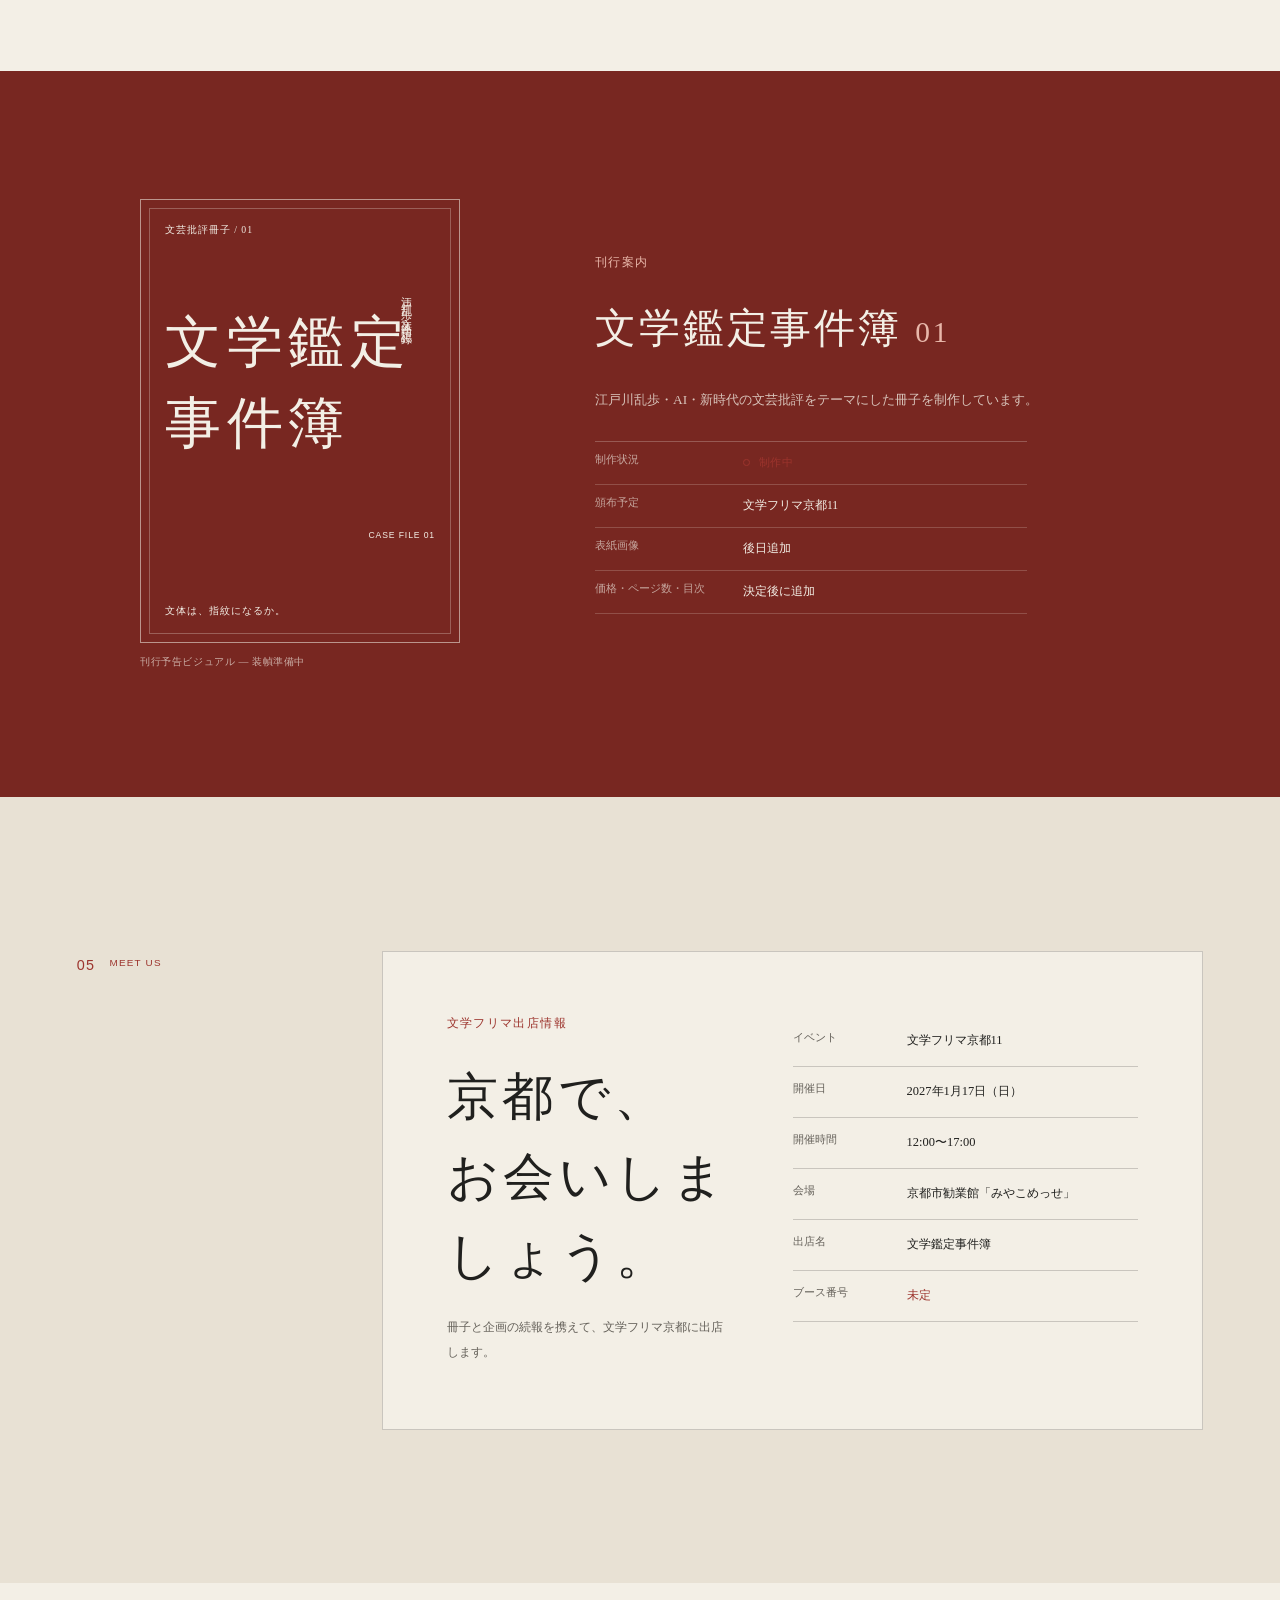
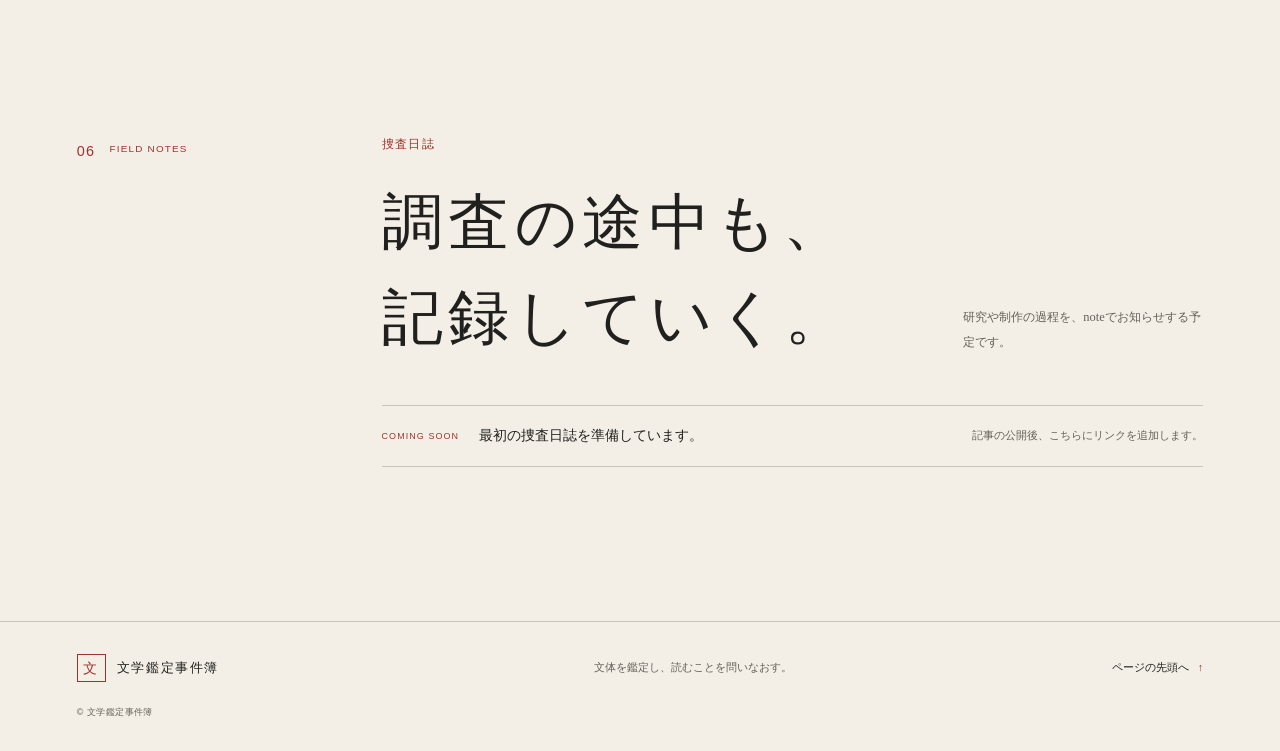
==== commit 2405eecf: "修正２ 文学を〜のところを変えた。わかりにくい言葉は使わないように変えた。" ====
--- a/index.html
+++ b/index.html
@@ -97,30 +97,117 @@
       <div class="section-index reveal"><span>02</span><span>THE METHOD</span></div>
       <div class="section-body">
         <p class="eyebrow reveal">鑑定の方法</p>
-        <h2 id="method-title" class="reveal">読み解くための、<br>四つの手がかり。</h2>
-        <p class="section-lead reveal">実施済みの文体分析と、これから行う生成・読者評価を分けて記録します。</p>
-        <ol class="method-list">
-          <li class="method-item reveal">
-            <span class="method-item__number">一</span>
-            <div><h3>18作品を形態素解析</h3><p>江戸川乱歩の作品を対象に、品詞構成・機能語・内容語を分析しました。</p></div>
-            <span class="method-item__label">18 WORKS</span>
-          </li>
-          <li class="method-item reveal">
-            <span class="method-item__number">二</span>
-            <div><h3>作品間の特徴を可視化</h3><p>PCAによる可視化と、階層的クラスター分析を実施しました。</p></div>
-            <span class="method-item__label">実施済</span>
-          </li>
-          <li class="method-item reveal">
-            <span class="method-item__number">三</span>
-            <div><h3>条件を設定してAI小説を生成</h3><p>3つの条件による生成実験を予定しています。現時点では未実施です。</p></div>
-            <span class="method-item__label method-item__label--planned">今後実施</span>
-          </li>
-          <li class="method-item reveal">
-            <span class="method-item__number">四</span>
-            <div><h3>計量評価と読者評価を照合</h3><p>生成作品の計量的な評価と読者による評価を、今後実施する予定です。</p></div>
-            <span class="method-item__label method-item__label--planned">今後実施</span>
-          </li>
-        </ol>
+        <h2 id="method-title" class="method-title reveal">文学を「読む」。<br>「つくる」。<br>「問いなおす」。</h2>
+        <div class="method-introduction reveal">
+          <p class="method-introduction__lead">「乱歩らしさ」は、どこに宿るのか。</p>
+          <p>実際の作品から言葉の特徴を探り、その手がかりをAIに与え、生まれた文章をもう一度読み解く。</p>
+          <p>数字と人間の感覚を行き来しながら、文学の新しい読み方を探ります。</p>
+        </div>
+
+        <div class="method-chapters">
+          <section class="method-chapter reveal" aria-labelledby="method-reading">
+            <header class="method-chapter__heading">
+              <p class="method-chapter__eyebrow">CHAPTER 01 <span>/ READING</span></p>
+              <h3 id="method-reading">第一章　文学を「読む」。</h3>
+            </header>
+            <ol class="method-list">
+              <li class="method-item">
+                <span class="method-item__number" aria-hidden="true">01</span>
+                <div class="method-item__content">
+                  <h4>乱歩の言葉の癖を探る</h4>
+                  <div class="method-item__copy">
+                    <p>江戸川乱歩の18作品を、使われている言葉やその頻度から数量的に調べます。</p>
+                    <p>どんな言葉が多いのか。作品同士はどこが似ていて、どこが違うのか。</p>
+                    <p>普段の読書では気づきにくい文章の特徴を、数字から探ります。</p>
+                  </div>
+                </div>
+              </li>
+              <li class="method-item">
+                <span class="method-item__number" aria-hidden="true">02</span>
+                <div class="method-item__content">
+                  <h4>ほかの作家と読み比べる</h4>
+                  <div class="method-item__copy">
+                    <p>乱歩に見られる特徴は、本当に乱歩だけのものなのでしょうか。</p>
+                    <p>同じ時代のほかの作家4人・約18作品とも比較し、当時の文学に広く見られる言葉遣いと、乱歩に目立つ特徴を見分けていきます。</p>
+                  </div>
+                </div>
+              </li>
+            </ol>
+          </section>
+
+          <section class="method-chapter reveal" aria-labelledby="method-creating">
+            <header class="method-chapter__heading">
+              <p class="method-chapter__eyebrow">CHAPTER 02 <span>/ GENERATION</span></p>
+              <h3 id="method-creating">第二章　文学を「つくる」。</h3>
+            </header>
+            <ol class="method-list" start="3">
+              <li class="method-item">
+                <span class="method-item__number" aria-hidden="true">03</span>
+                <div class="method-item__content">
+                  <h4>AIに与えるヒントを変える</h4>
+                  <div class="method-item__copy">
+                    <p>AIに同じ場面を提示し、異なる3種類の情報を与えます。</p>
+                    <p>一つ目は、時代とジャンルだけ。</p>
+                    <p>二つ目は、「江戸川乱歩の作風」という作者名の情報。</p>
+                    <p>三つ目は、作者名を伏せ、実際の分析から得た文章の特徴だけ。</p>
+                    <p>与える情報によって、物語や文章がどう変わるのかを探ります。</p>
+                  </div>
+                </div>
+              </li>
+              <li class="method-item">
+                <span class="method-item__number" aria-hidden="true">04</span>
+                <div class="method-item__content">
+                  <h4>AIに物語を書かせる</h4>
+                  <div class="method-item__copy">
+                    <p>同じ出発点から、AIはどのような物語を生み出すのでしょうか。</p>
+                    <p>複数の場面で小説を生成し、その展開や表現を読みます。</p>
+                  </div>
+                </div>
+              </li>
+            </ol>
+          </section>
+
+          <section class="method-chapter reveal" aria-labelledby="method-questioning">
+            <header class="method-chapter__heading">
+              <p class="method-chapter__eyebrow">CHAPTER 03 <span>/ READING AGAIN</span></p>
+              <h3 id="method-questioning">第三章　文学を「問いなおす」。</h3>
+            </header>
+            <ol class="method-list" start="5">
+              <li class="method-item">
+                <span class="method-item__number" aria-hidden="true">05</span>
+                <div class="method-item__content">
+                  <h4>本物とAIの文章を照らし合わせる</h4>
+                  <div class="method-item__copy">
+                    <p>AIが書いた小説を、実際の乱歩作品と同じ方法で分析します。</p>
+                    <p>言葉の使い方はどれくらい似ているのか。ほかの作家と比べても乱歩に近いと言えるのか。</p>
+                    <p>数字による比較と実際の文章の読み比べから、その類似性を確かめます。</p>
+                  </div>
+                </div>
+              </li>
+              <li class="method-item">
+                <span class="method-item__number" aria-hidden="true">06</span>
+                <div class="method-item__content">
+                  <h4>読者が感じる「らしさ」を確かめる</h4>
+                  <div class="method-item__copy">
+                    <p>作品の出典や生成条件を伏せた状態で、読者にも文章を読んでもらいます。</p>
+                    <p>どの文章を乱歩らしく感じるのか。そして、それはなぜなのか。</p>
+                    <p>数字が示す近さと、人間が感じる近さは一致するのでしょうか。</p>
+                  </div>
+                </div>
+              </li>
+              <li class="method-item">
+                <span class="method-item__number" aria-hidden="true">07</span>
+                <div class="method-item__content">
+                  <h4>その違いから、文芸批評を考える</h4>
+                  <div class="method-item__copy">
+                    <p>AIが再現できたものは何だったのか。反対に、数字や生成実験では捉えきれなかったものは何なのか。</p>
+                    <p>分析結果と読者の感覚を手がかりに、作家の個性、模倣、そしてAI時代における文芸批評の可能性を考えます。</p>
+                  </div>
+                </div>
+              </li>
+            </ol>
+          </section>
+        </div>
       </div>
     </section>
 
--- a/style.css
+++ b/style.css
@@ -380,20 +380,73 @@
 }
 .method-section { background: var(--paper); }
 .method-section .section-body > .eyebrow, .works-section .section-body > .eyebrow, .journal-section .section-body > .eyebrow { margin-bottom: 1.45rem; }
-.method-list { margin: 3.5rem 0 0; padding: 0; list-style: none; border-top: 1px solid var(--line); }
+.method-section .section-body { width: min(100%, 1040px); }
+.method-title {
+  max-width: 16ch;
+  font-size: clamp(2.35rem, 5.2vw, 4.5rem) !important;
+  letter-spacing: .1em !important;
+  line-height: 1.65 !important;
+}
+.method-introduction {
+  max-width: 42rem;
+  margin: 2rem 0 0;
+  padding: 1.4rem 0 1.4rem 1.4rem;
+  border-left: 1px solid var(--red);
+}
+.method-introduction p { margin: 0; color: var(--ink-soft); font-size: .84rem; line-height: 2.05; }
+.method-introduction p + p { margin-top: .45rem; }
+.method-introduction .method-introduction__lead { margin-bottom: .65rem; color: var(--ink); font-family: var(--serif); font-size: 1.15rem; letter-spacing: .05em; }
+.method-chapters { margin-top: clamp(3.5rem, 7vw, 6rem); }
+.method-chapter {
+  display: grid;
+  grid-template-columns: minmax(230px, .72fr) minmax(0, 1.55fr);
+  gap: clamp(2rem, 6vw, 5.5rem);
+  padding: clamp(2.5rem, 5vw, 4rem) 0;
+  border-top: 1px solid var(--line);
+}
+.method-chapter:last-child { border-bottom: 1px solid var(--line); }
+.method-chapter__heading { align-self: start; }
+.method-chapter__eyebrow {
+  margin: 0 0 1.15rem;
+  color: var(--red);
+  font-family: var(--sans);
+  font-size: .58rem;
+  letter-spacing: .15em;
+}
+.method-chapter__eyebrow span { color: var(--ink-soft); }
+.method-chapter__heading h3 {
+  max-width: 13ch;
+  margin: 0;
+  font-size: clamp(1.55rem, 2.6vw, 2.25rem);
+  font-weight: 400;
+  letter-spacing: .08em;
+  line-height: 1.8;
+}
+.method-list { min-width: 0; margin: 0; padding: 0; list-style: none; }
 .method-item {
   display: grid;
-  grid-template-columns: 3rem minmax(0, 1fr) auto;
-  align-items: center;
-  gap: 1.5rem;
-  padding: 1.65rem .25rem;
-  border-bottom: 1px solid var(--line);
-}
-.method-item__number { color: var(--red); font-size: 1.35rem; }
-.method-item h3 { margin: 0 0 .45rem; font-size: 1.15rem; font-weight: 500; letter-spacing: .07em; }
-.method-item p { margin: 0; color: var(--ink-soft); font-size: .78rem; line-height: 1.9; }
-.method-item__label { color: var(--ink-soft); font-family: var(--sans); font-size: .56rem; letter-spacing: .12em; }
-.method-item__label--planned { color: var(--red); }
+  grid-template-columns: 2.7rem minmax(0, 1fr);
+  gap: 1.1rem;
+  padding: 1.35rem 0;
+}
+.method-item + .method-item { border-top: 1px solid var(--line); }
+.method-item__number {
+  padding-top: .12rem;
+  color: var(--red);
+  font-family: var(--sans);
+  font-size: .72rem;
+  letter-spacing: .08em;
+}
+.method-item__content { min-width: 0; }
+.method-item__content h4 {
+  margin: 0 0 .7rem;
+  font-size: 1.02rem;
+  font-weight: 500;
+  letter-spacing: .055em;
+  line-height: 1.8;
+}
+.method-item__copy p { margin: 0; color: var(--ink-soft); font-size: .79rem; line-height: 2; }
+.method-item__copy p + p { margin-top: .4rem; }
 .archive-section { background: var(--paper-deep); }
 .archive-card {
   width: min(100%, 900px);
@@ -624,9 +677,17 @@
   .case-copy { grid-template-columns: 1fr; gap: 1rem; margin-top: 1.8rem; }
   .case-copy__note { grid-column: auto; }
   .case-mark { right: 1rem; bottom: 1.5rem; opacity: .55; }
-  .method-list { margin-top: 2.5rem; }
-  .method-item { grid-template-columns: 2rem minmax(0, 1fr); gap: .8rem; padding: 1.35rem 0; }
-  .method-item__label { grid-column: 2; margin-top: -.2rem; }
+  .method-title { font-size: clamp(2.15rem, 8.4vw, 3.2rem) !important; }
+  .method-introduction { margin-top: 1.5rem; padding: 1.1rem 0 1.1rem 1rem; }
+  .method-introduction .method-introduction__lead { font-size: 1.05rem; }
+  .method-introduction p { font-size: .8rem; }
+  .method-chapters { margin-top: 3.25rem; }
+  .method-chapter { grid-template-columns: 1fr; gap: 1.1rem; padding: 2.25rem 0; }
+  .method-chapter__eyebrow { margin-bottom: .7rem; }
+  .method-chapter__heading h3 { max-width: none; font-size: clamp(1.55rem, 6.5vw, 2rem); }
+  .method-item { grid-template-columns: 2rem minmax(0, 1fr); gap: .65rem; padding: 1.2rem 0; }
+  .method-item__content h4 { font-size: .98rem; }
+  .method-item__copy p { font-size: .78rem; line-height: 2.05; }
   .archive-card__body { grid-template-columns: 1fr; gap: 1.5rem; padding: 3rem 0; }
   .genre-grid { grid-template-columns: 1fr; gap: .7rem; }
   .genre-card { min-height: 155px; padding: 1.2rem; }
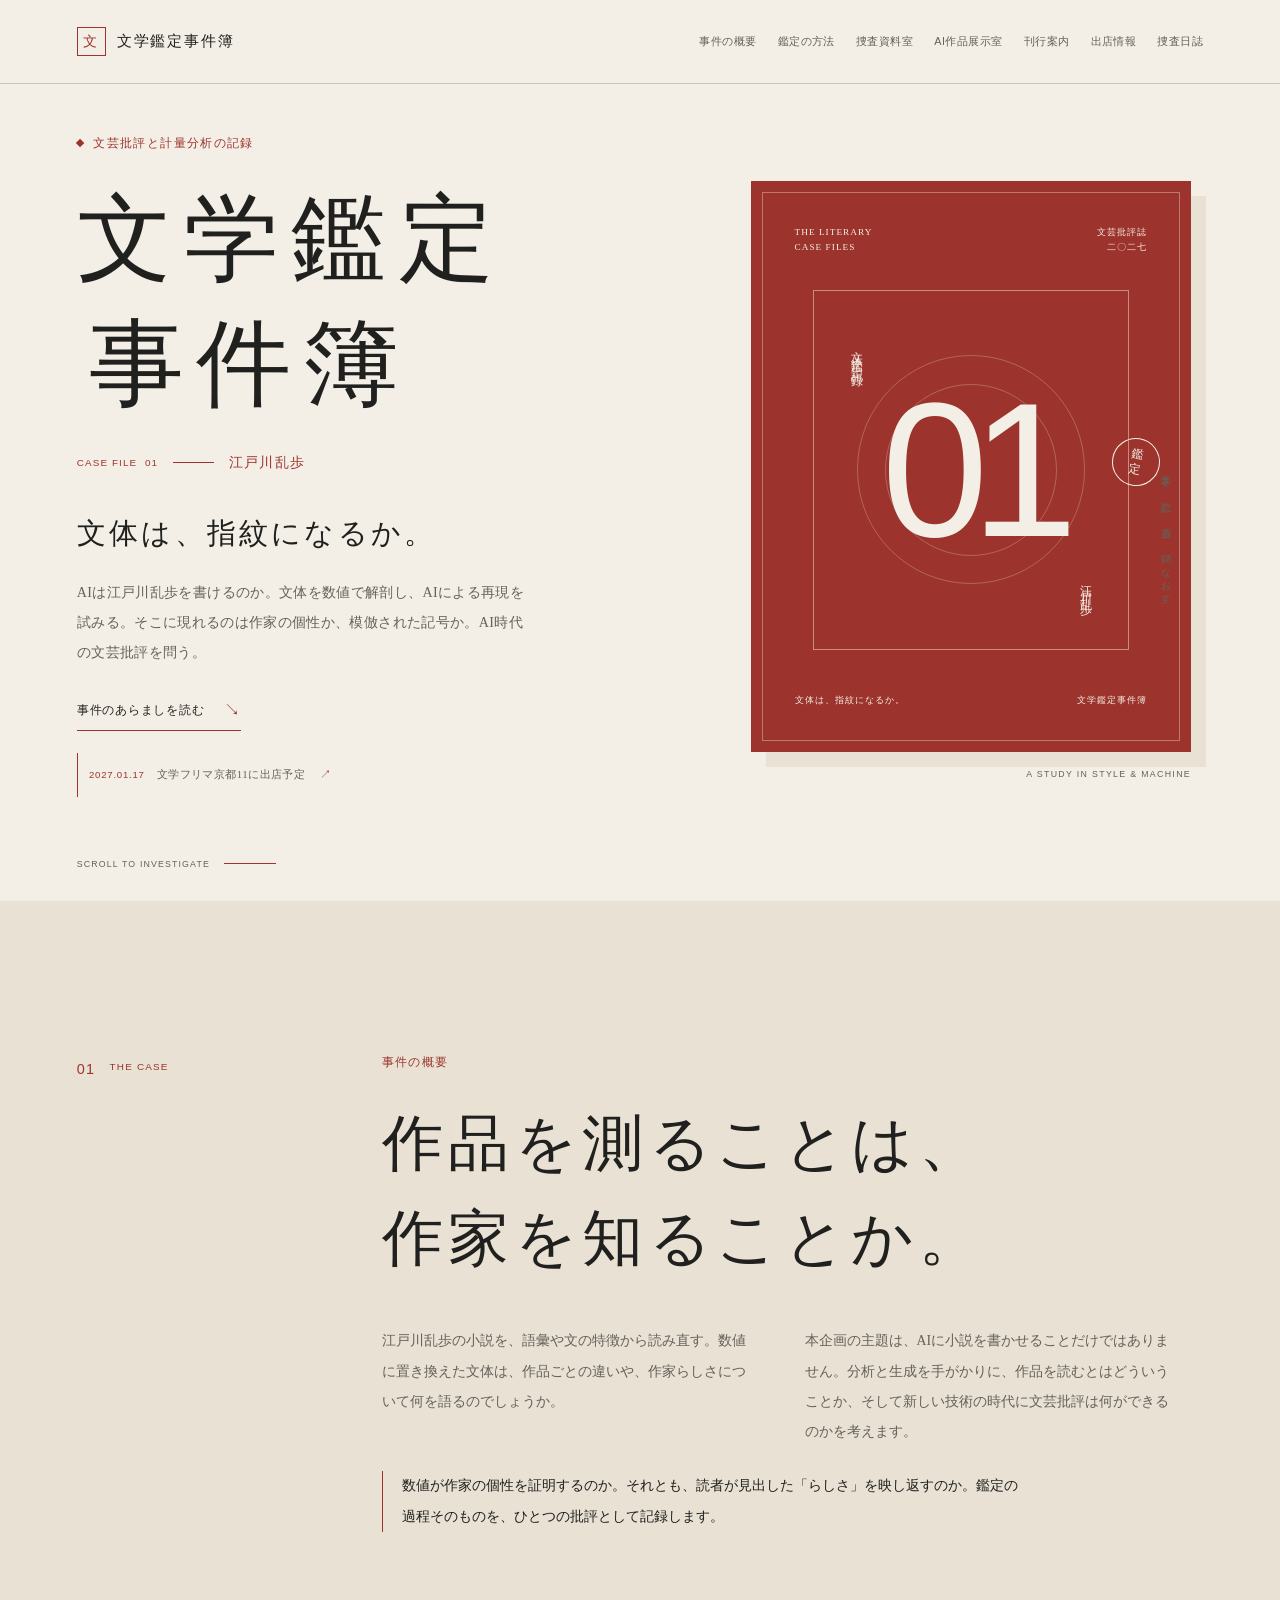
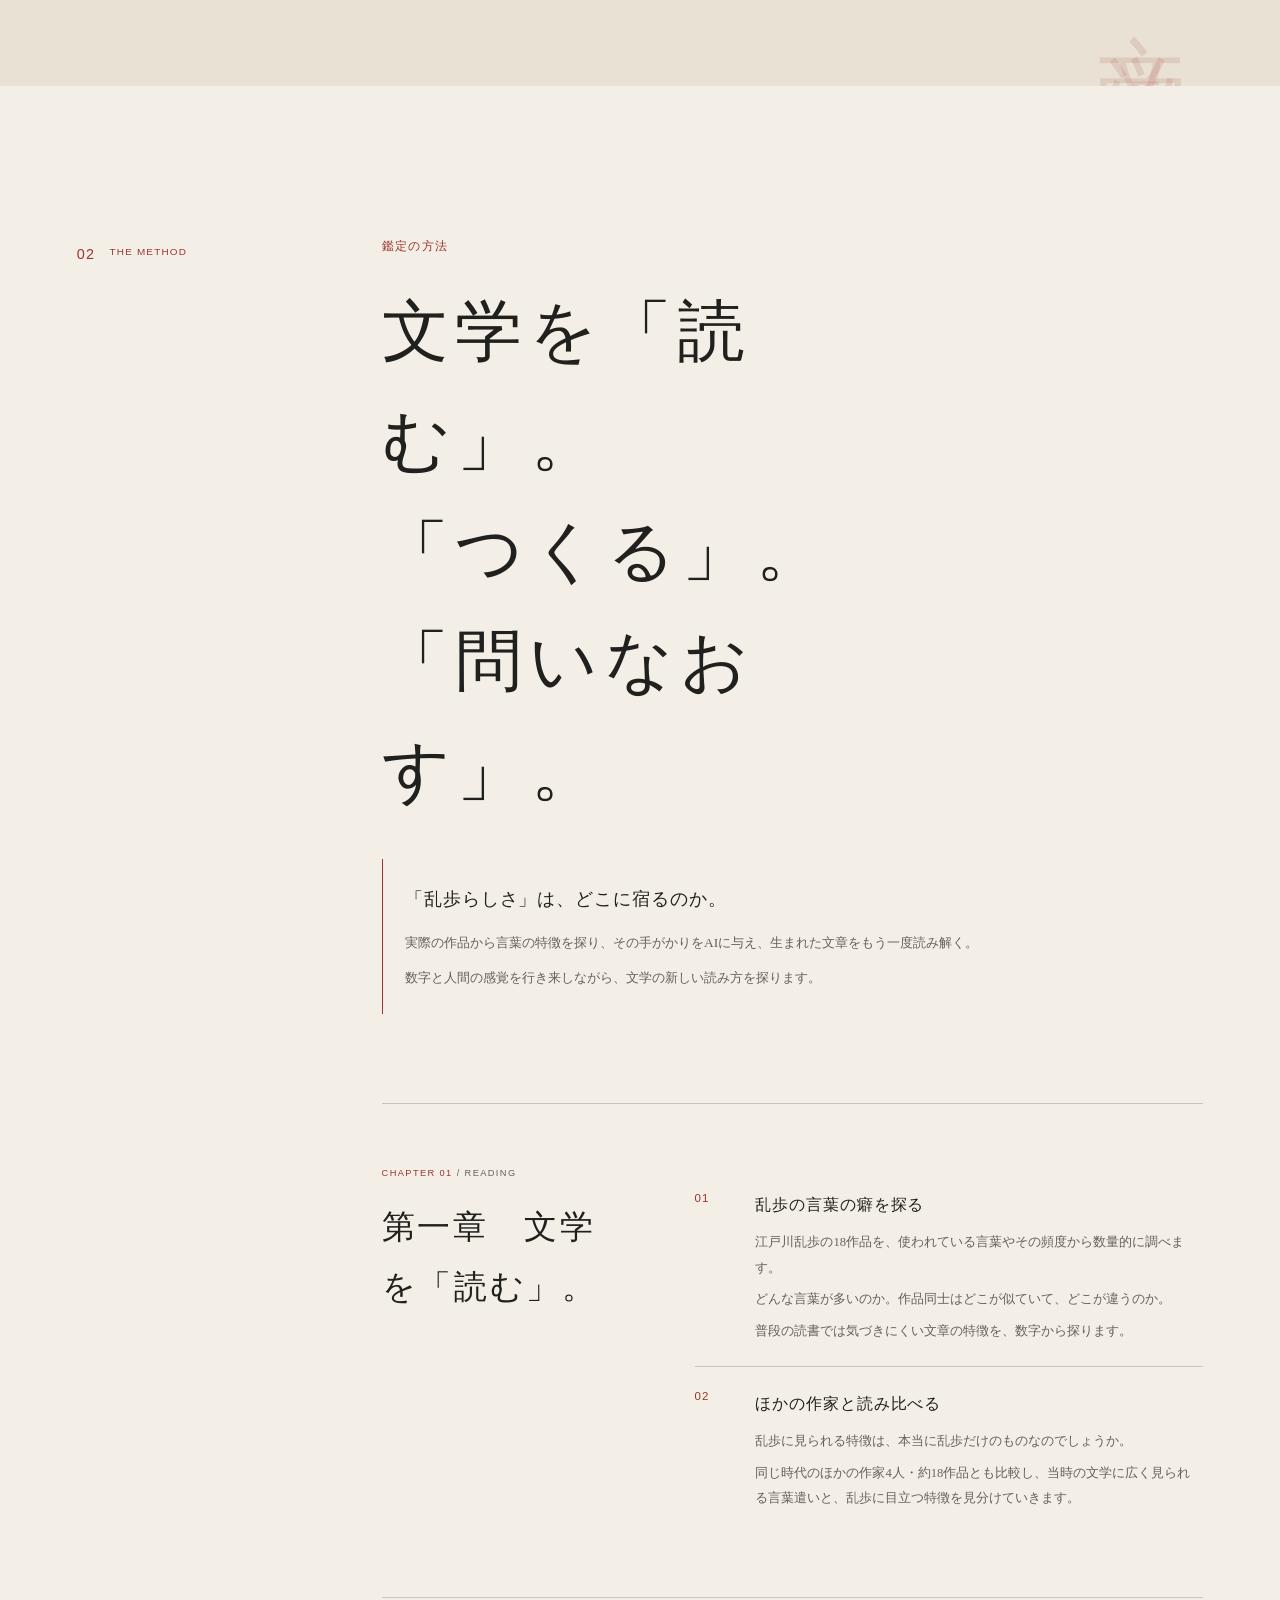
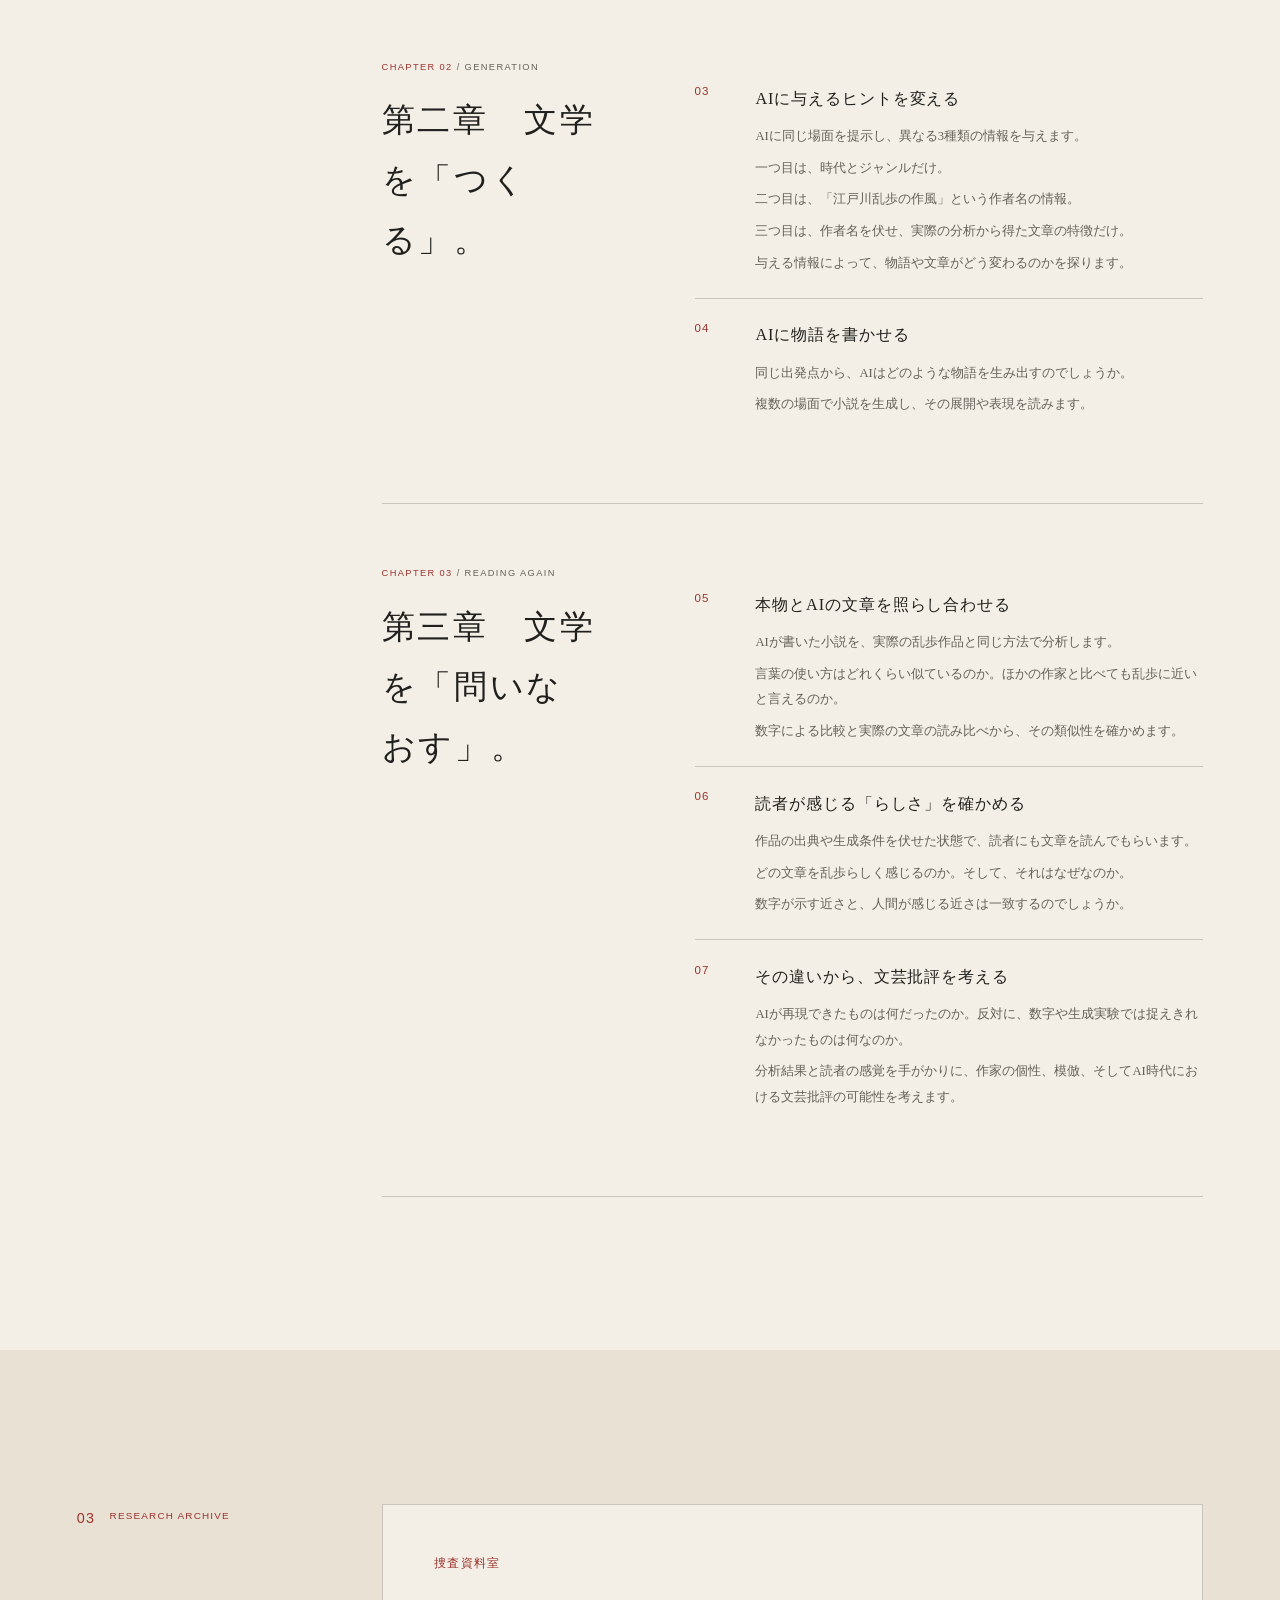
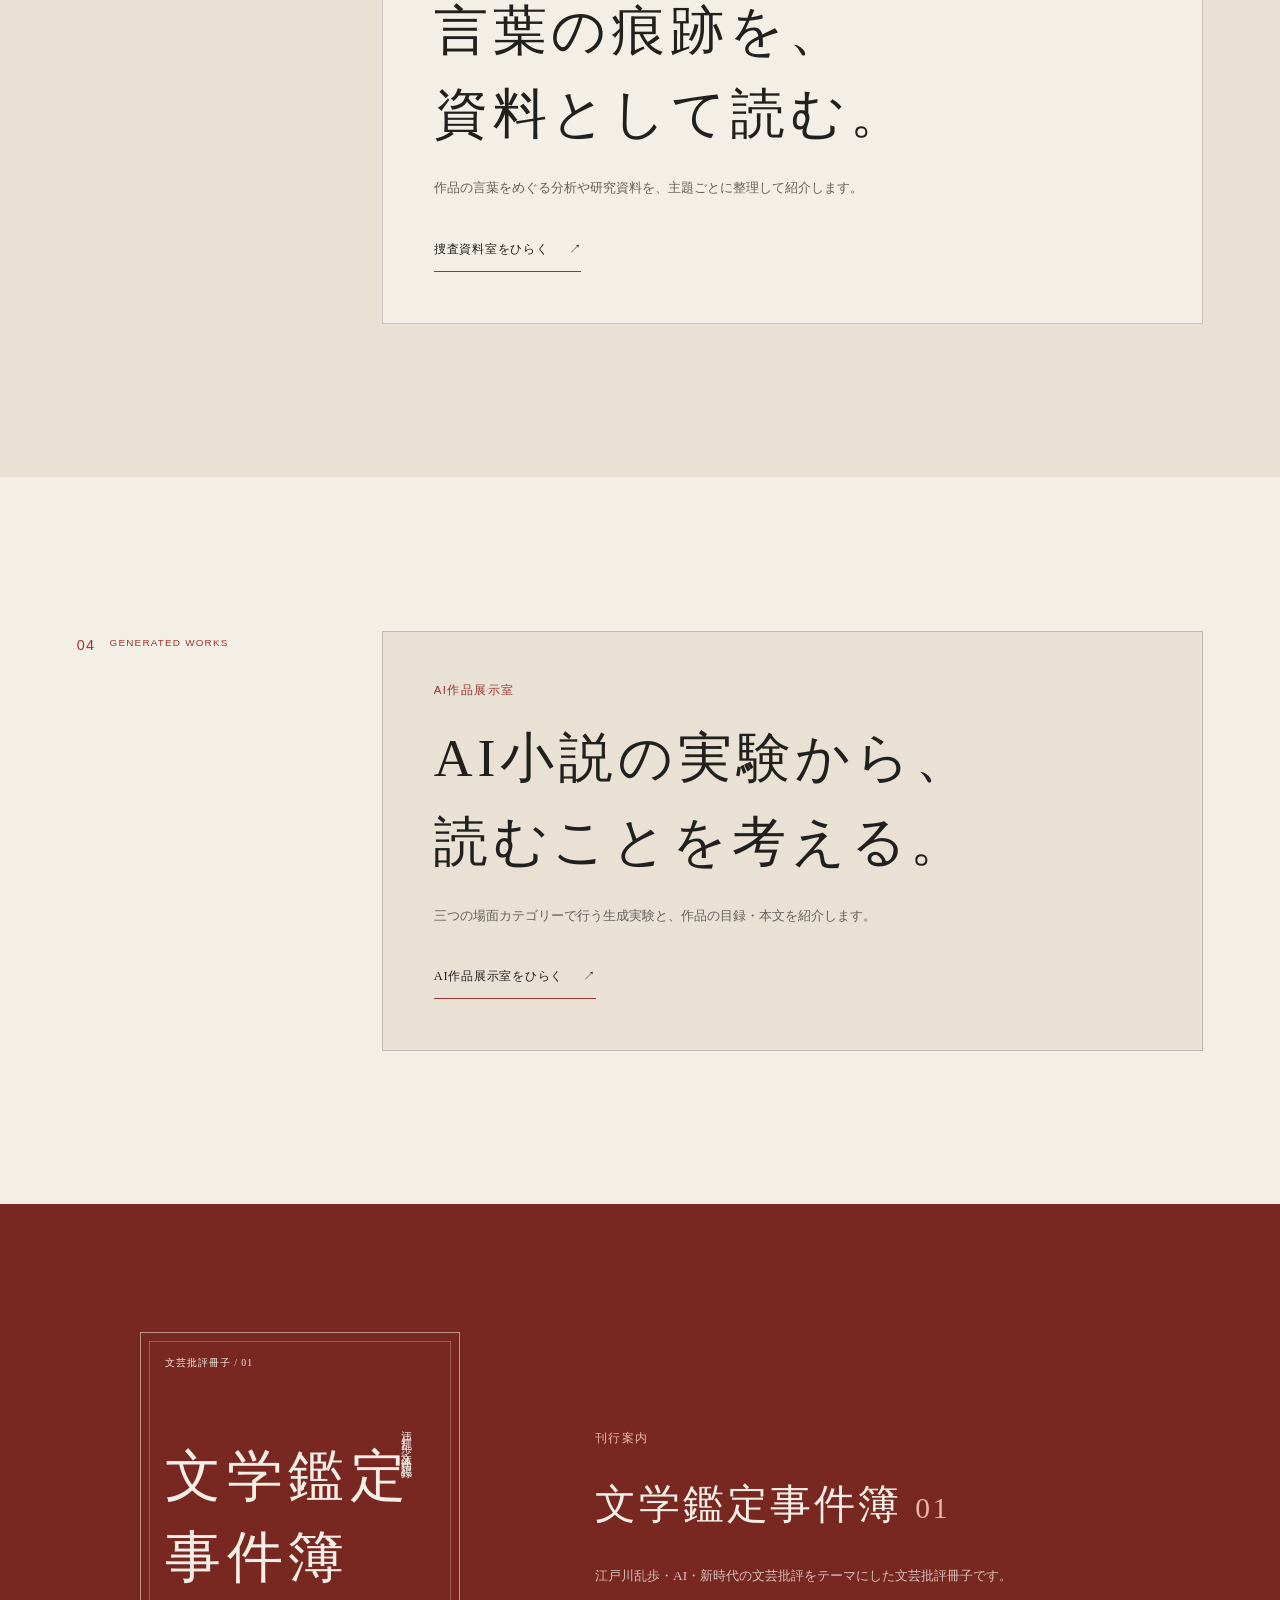
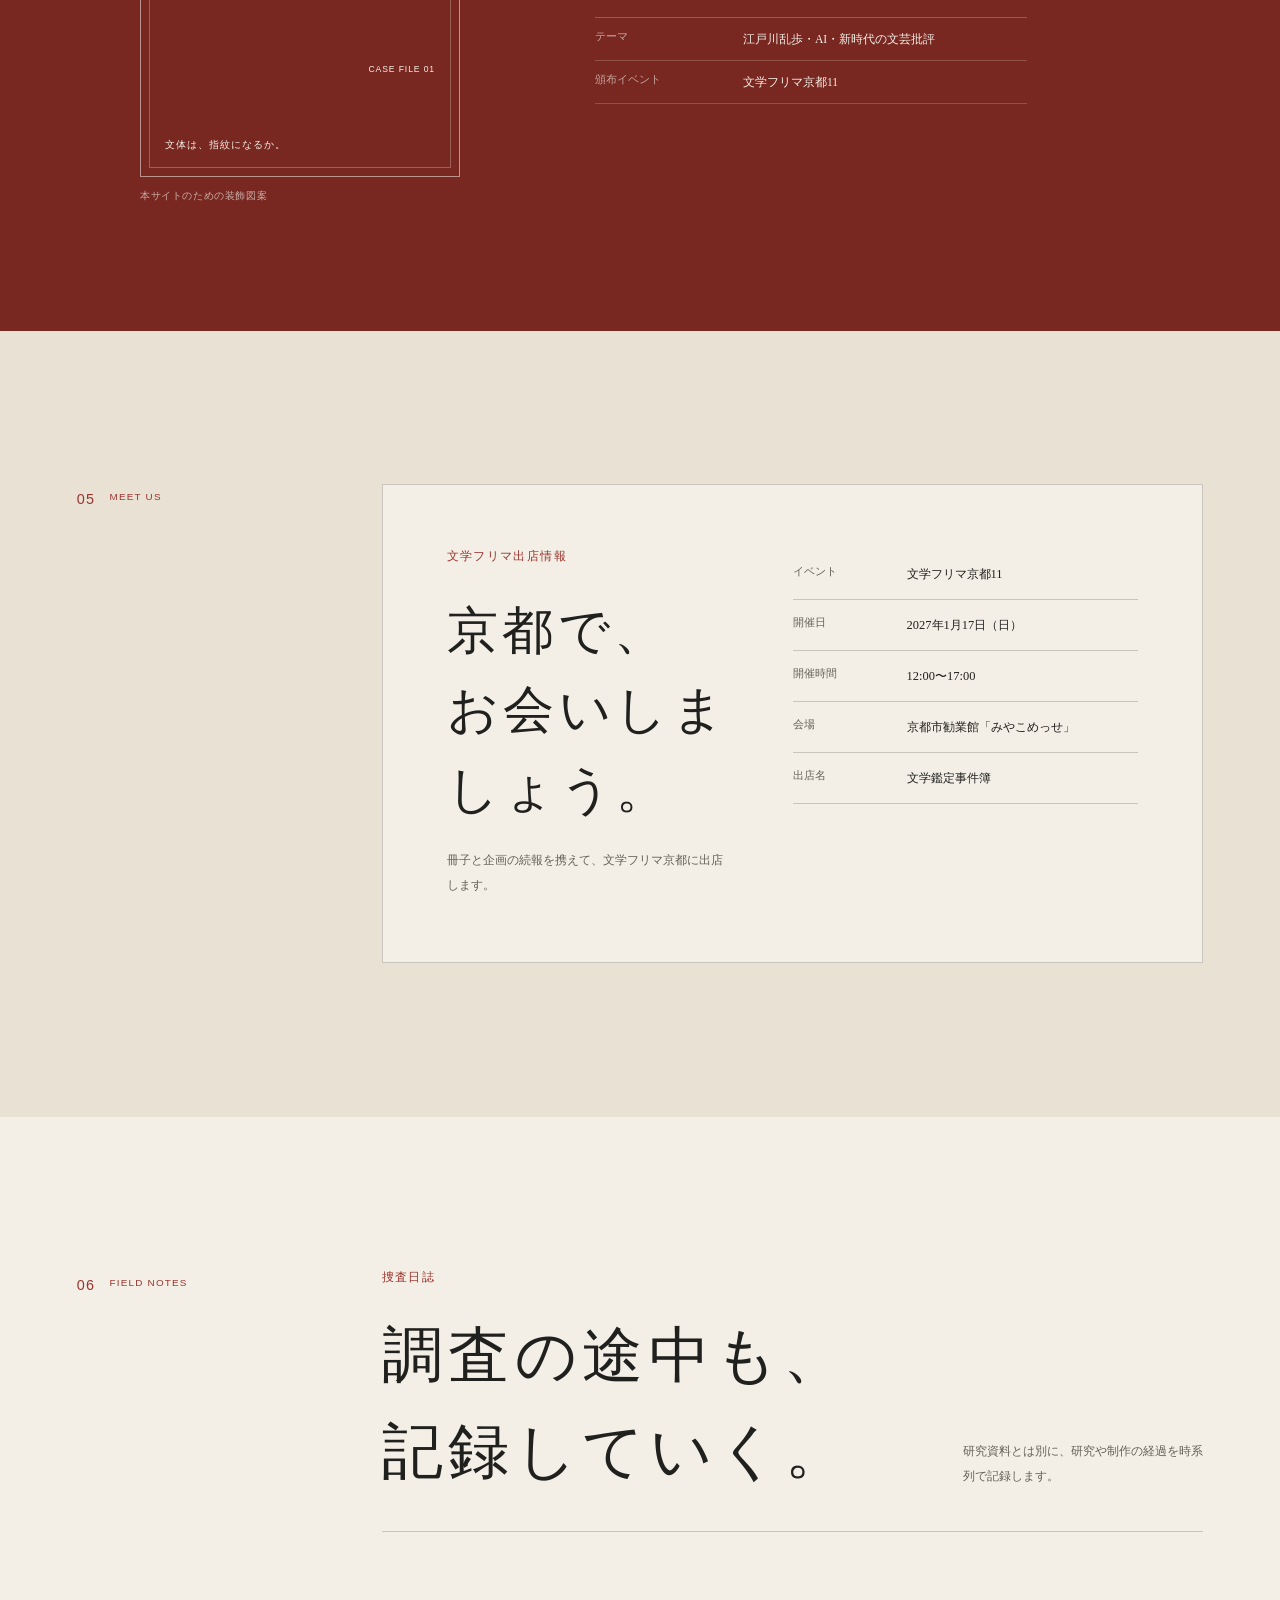
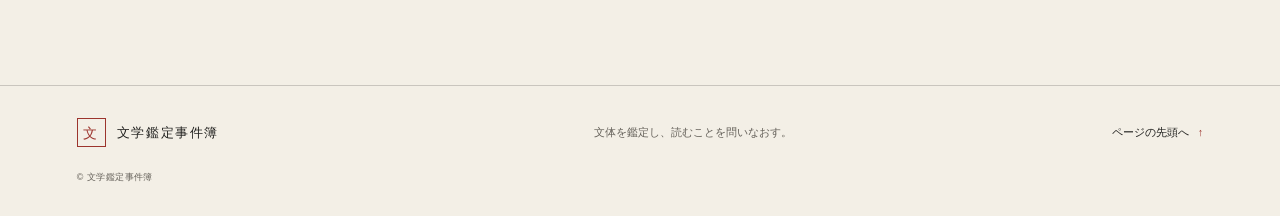
==== commit e1256639: "修正３ 独立ページを作成した" ====
--- a/index.html
+++ b/index.html
@@ -7,6 +7,7 @@
   <meta name="description" content="江戸川乱歩の作品を計量分析し、AIによる文学作品の生成実験を通じて、新時代の文芸批評の可能性を探る研究・創作企画。">
   <title>文学鑑定事件簿 — 文体は、指紋になるか。</title>
   <link rel="stylesheet" href="style.css">
+  <script src="journal-data.js" defer></script>
   <script src="script.js" defer></script>
 </head>
 <body>
@@ -24,8 +25,8 @@
     <nav class="site-nav" id="site-nav" aria-label="メインナビゲーション">
       <a href="#case">事件の概要</a>
       <a href="#method">鑑定の方法</a>
-      <a href="#archives">捜査資料室</a>
-      <a href="#works">作品展示室</a>
+      <a href="archives/">捜査資料室</a>
+      <a href="works/">AI作品展示室</a>
       <a href="#publication">刊行案内</a>
       <a href="#event">出店情報</a>
       <a href="#journal">捜査日誌</a>
@@ -56,7 +57,7 @@
         <div class="hero-art" aria-label="文学鑑定事件簿、事件01 江戸川乱歩をあしらった表紙風のタイポグラフィ">
           <div class="hero-art__top">
             <span>THE LITERARY<br>CASE FILES</span>
-            <span>創刊準備号<br>二〇二七</span>
+            <span>文芸批評誌<br>二〇二七</span>
           </div>
           <div class="hero-art__center">
             <span class="hero-art__vertical">文体鑑定記録</span>
@@ -80,10 +81,6 @@
       <div class="section-body reveal">
         <p class="eyebrow">事件の概要</p>
         <h2 id="case-title">作品を測ることは、<br>作家を知ることか。</h2>
-        <div class="research-status" aria-label="研究の進捗">
-          <span class="research-status__label"><i aria-hidden="true"></i> 研究進捗</span>
-          <p>乱歩18作品の形態素解析と文体分析を実施。AI小説生成実験・読者評価は今後実施予定です。</p>
-        </div>
         <div class="case-copy">
           <p>江戸川乱歩の小説を、語彙や文の特徴から読み直す。数値に置き換えた文体は、作品ごとの違いや、作家らしさについて何を語るのでしょうか。</p>
           <p>本企画の主題は、AIに小説を書かせることだけではありません。分析と生成を手がかりに、作品を読むとはどういうことか、そして新しい技術の時代に文芸批評は何ができるのかを考えます。</p>
@@ -211,57 +208,28 @@
       </div>
     </section>
 
-    <section class="section archive-section" id="archives" aria-labelledby="archives-title">
-      <div class="section-index reveal"><span>03</span><span>EVIDENCE</span></div>
-      <div class="archive-card reveal">
-        <div class="archive-card__heading">
-          <p class="eyebrow">捜査資料室</p>
-          <span class="archive-card__file">FILE&nbsp; 001 — ∞</span>
-        </div>
-        <div class="archive-card__body">
-          <h2 id="archives-title">資料は、<br>まだ封印中。</h2>
-          <div>
-            <p>実施した分析の記録を、内容の確認と整理ができ次第公開します。</p>
-            <ul class="archive-list" aria-label="今後公開する研究資料">
-              <li>品詞構成の分析</li>
-              <li>機能語 unigram の主成分分析</li>
-              <li>内容語 unigram の主成分分析</li>
-              <li>機能語・内容語のクラスター分析</li>
-            </ul>
-            <span class="status-label"><i aria-hidden="true"></i> 研究資料を順次公開予定</span>
-          </div>
-        </div>
-        <div class="archive-card__foot"><span>分析資料・解説</span><span>公開準備中</span></div>
-      </div>
-    </section>
-
-    <section class="section works-section" id="works" aria-labelledby="works-title">
-      <div class="section-index reveal"><span>04</span><span>GENERATED FICTION</span></div>
-      <div class="section-body">
-        <p class="eyebrow reveal">AI生成作品展示室</p>
-        <h2 id="works-title" class="reveal">三つの気配。<br>まだ、空白。</h2>
-        <p class="section-lead reveal">内容語の計量分析を参考に設定した、生成実験用の3つの場面です。AIによる小説生成実験は今後実施予定です。</p>
-        <div class="genre-grid" aria-label="生成実験のカテゴリー">
-          <article class="genre-card reveal" data-category="A">
-            <span class="genre-card__number">A</span><span class="genre-card__ornament" aria-hidden="true">謎</span>
-            <h3>事件・推理型</h3><p>作品準備中</p>
-          </article>
-          <article class="genre-card reveal" data-category="B">
-            <span class="genre-card__number">B</span><span class="genre-card__ornament" aria-hidden="true">幻</span>
-            <h3>怪奇・幻想型</h3><p>作品準備中</p>
-          </article>
-          <article class="genre-card reveal" data-category="C">
-            <span class="genre-card__number">C</span><span class="genre-card__ornament" aria-hidden="true">影</span>
-            <h3>心理・不安型</h3><p>作品準備中</p>
-          </article>
-        </div>
-        <p class="works-note">生成作品は実験後にカテゴリー別に公開予定です。現時点で公開できる作品本文はありません。</p>
+    <section class="section directory-section archive-section" id="archives" aria-labelledby="archives-title">
+      <div class="section-index reveal"><span>03</span><span>RESEARCH ARCHIVE</span></div>
+      <div class="directory-card reveal">
+        <p class="eyebrow">捜査資料室</p>
+        <h2 id="archives-title">言葉の痕跡を、<br>資料として読む。</h2>
+        <p>作品の言葉をめぐる分析や研究資料を、主題ごとに整理して紹介します。</p>
+        <a class="text-link" href="archives/">捜査資料室をひらく <span aria-hidden="true">↗</span></a>
+      </div>
+    </section>
+
+    <section class="section directory-section works-section" id="works" aria-labelledby="works-title">
+      <div class="section-index reveal"><span>04</span><span>GENERATED WORKS</span></div>
+      <div class="directory-card reveal">
+        <p class="eyebrow">AI作品展示室</p>
+        <h2 id="works-title">AI小説の実験から、<br>読むことを考える。</h2>
+        <p>三つの場面カテゴリーで行う生成実験と、作品の目録・本文を紹介します。</p>
+        <a class="text-link" href="works/">AI作品展示室をひらく <span aria-hidden="true">↗</span></a>
       </div>
     </section>
 
     <section class="publication-section" id="publication" aria-labelledby="publication-title">
       <div class="publication-inner reveal">
-        <!-- 表紙写真の公開後は、下の仮ビジュアルを publication-cover-image クラスの画像に差し替えます。 -->
         <figure class="publication-visual">
           <div class="publication-cover" aria-hidden="true">
             <span class="publication-cover__top">文芸批評冊子 / 01</span>
@@ -270,17 +238,15 @@
             <span class="publication-cover__case">CASE FILE 01</span>
             <span class="publication-cover__bottom">文体は、指紋になるか。</span>
           </div>
-          <figcaption>刊行予告ビジュアル — 装幀準備中</figcaption>
+          <figcaption>本サイトのための装飾図案</figcaption>
         </figure>
         <div class="publication-copy">
           <p class="eyebrow">刊行案内</p>
           <h2 id="publication-title">文学鑑定事件簿 <span>01</span></h2>
-          <p class="publication-copy__description">江戸川乱歩・AI・新時代の文芸批評をテーマにした冊子を制作しています。</p>
+          <p class="publication-copy__description">江戸川乱歩・AI・新時代の文芸批評をテーマにした文芸批評冊子です。</p>
           <dl class="publication-details">
-            <div><dt>制作状況</dt><dd><span class="status-label"><i aria-hidden="true"></i> 制作中</span></dd></div>
-            <div><dt>頒布予定</dt><dd>文学フリマ京都11</dd></div>
-            <div><dt>表紙画像</dt><dd>後日追加</dd></div>
-            <div><dt>価格・ページ数・目次</dt><dd>決定後に追加</dd></div>
+            <div><dt>テーマ</dt><dd>江戸川乱歩・AI・新時代の文芸批評</dd></div>
+            <div><dt>頒布イベント</dt><dd>文学フリマ京都11</dd></div>
           </dl>
         </div>
       </div>
@@ -300,7 +266,6 @@
           <div><dt>開催時間</dt><dd>12:00〜17:00</dd></div>
           <div><dt>会場</dt><dd>京都市勧業館「みやこめっせ」</dd></div>
           <div><dt>出店名</dt><dd>文学鑑定事件簿</dd></div>
-          <div><dt>ブース番号</dt><dd class="event-details__pending">未定</dd></div>
         </dl>
         <span class="event-panel__seal" aria-hidden="true">京<br>都</span>
       </div>
@@ -312,13 +277,9 @@
         <p class="eyebrow reveal">捜査日誌</p>
         <div class="journal-heading reveal">
           <h2 id="journal-title">調査の途中も、<br>記録していく。</h2>
-          <p>研究や制作の過程を、noteでお知らせする予定です。</p>
-        </div>
-        <div class="journal-placeholder reveal">
-          <span class="journal-placeholder__date">COMING SOON</span>
-          <p>最初の捜査日誌を準備しています。</p>
-          <span class="journal-placeholder__note">記事の公開後、こちらにリンクを追加します。</span>
-        </div>
+          <p>研究資料とは別に、研究や制作の経過を時系列で記録します。</p>
+        </div>
+        <ol class="journal-list" id="journal-list" aria-label="捜査日誌の記事一覧"></ol>
       </div>
     </section>
   </main>
--- a/style.css
+++ b/style.css
@@ -14,6 +14,7 @@
 }
 
 * { box-sizing: border-box; }
+[hidden] { display: none !important; }
 html { scroll-behavior: smooth; scroll-padding-top: 5.5rem; }
 body {
   margin: 0;
@@ -343,20 +344,6 @@
 .section-lead { margin: 1.5rem 0 0; color: var(--ink-soft); font-size: .85rem; line-height: 2; }
 .case-section { min-height: 650px; align-items: start; background: var(--paper-deep); }
 .case-section .section-body { position: relative; z-index: 1; }
-.research-status {
-  display: grid;
-  max-width: 45rem;
-  grid-template-columns: auto 1fr;
-  align-items: baseline;
-  gap: .55rem 1rem;
-  margin-top: 1.8rem;
-  padding: .9rem 1rem;
-  border-left: 1px solid var(--red);
-  background: rgba(243, 239, 230, .52);
-}
-.research-status__label { display: inline-flex; align-items: center; gap: .45rem; color: var(--red); font-size: .66rem; letter-spacing: .08em; white-space: nowrap; }
-.research-status__label i { width: .4rem; height: .4rem; border: 1px solid var(--red); border-radius: 50%; }
-.research-status p { margin: 0; color: var(--ink-soft); font-size: .74rem; line-height: 1.9; }
 .case-copy { display: grid; max-width: 790px; grid-template-columns: 1fr 1fr; gap: 1rem 3.5rem; margin-top: 2.5rem; }
 .case-copy p { margin: 0; color: var(--ink-soft); font-size: .86rem; line-height: 2.2; }
 .case-copy__note {
@@ -448,62 +435,18 @@
 .method-item__copy p { margin: 0; color: var(--ink-soft); font-size: .79rem; line-height: 2; }
 .method-item__copy p + p { margin-top: .4rem; }
 .archive-section { background: var(--paper-deep); }
-.archive-card {
+.works-section { background: var(--paper); }
+.directory-card {
   width: min(100%, 900px);
-  padding: clamp(1.5rem, 4vw, 3.2rem);
-  border: 1px solid rgba(156, 52, 45, .45);
+  padding: clamp(1.75rem, 4vw, 3.25rem);
+  border: 1px solid var(--line);
   background: var(--paper);
 }
-.archive-card__heading, .archive-card__foot { display: flex; justify-content: space-between; gap: 1rem; }
-.archive-card__heading .eyebrow { margin: 0; }
-.archive-card__file, .archive-card__foot { color: var(--ink-soft); font-family: var(--sans); font-size: .58rem; letter-spacing: .12em; }
-.archive-card__body { display: grid; grid-template-columns: 1fr .85fr; align-items: end; gap: 3rem; padding: clamp(3rem, 7vw, 6rem) 0; }
-.archive-card__body h2 { font-size: clamp(2.3rem, 5vw, 4rem); }
-.archive-card__body > div p { max-width: 22rem; margin: 0 0 1.5rem; color: var(--ink-soft); font-size: .82rem; line-height: 2.1; }
-.archive-list {
-  display: grid;
-  gap: .55rem;
-  margin: 0 0 1.5rem;
-  padding: 0;
-  list-style: none;
-}
-.archive-list li {
-  position: relative;
-  padding-left: 1rem;
-  color: var(--ink);
-  font-size: .73rem;
-  line-height: 1.8;
-}
-.archive-list li::before { position: absolute; top: .78em; left: 0; width: .35rem; height: 1px; background: var(--red); content: ""; }
-.status-label { display: inline-flex; align-items: center; gap: .55rem; color: var(--red); font-size: .7rem; letter-spacing: .07em; }
-.status-label i { width: .42rem; height: .42rem; border: 1px solid var(--red); border-radius: 50%; }
-.archive-card__foot { padding-top: 1rem; border-top: 1px solid var(--line); }
-.works-section { background: var(--paper); }
-.genre-grid { display: grid; grid-template-columns: repeat(3, 1fr); gap: 1rem; margin-top: 3.2rem; }
-.genre-card {
-  position: relative;
-  min-height: 235px;
-  padding: 1.4rem;
-  border: 1px solid var(--line);
-  transition: border-color .25s ease, transform .25s ease;
-}
-.genre-card:hover { border-color: var(--red); transform: translateY(-4px); }
-.genre-card__number {
-  display: inline-flex;
-  min-width: 2rem;
-  min-height: 1.6rem;
-  align-items: center;
-  justify-content: center;
-  border: 1px solid rgba(156, 52, 45, .5);
-  color: var(--red);
-  font-family: var(--sans);
-  font-size: .68rem;
-  letter-spacing: .08em;
-}
-.genre-card__ornament { position: absolute; top: 1.25rem; right: 1.3rem; color: rgba(156, 52, 45, .15); font-size: 2.7rem; }
-.genre-card h3 { margin: 4.4rem 0 .65rem; font-size: 1.05rem; font-weight: 500; letter-spacing: .08em; }
-.genre-card p { margin: 0; color: var(--ink-soft); font-size: .7rem; }
-.works-note { margin: 1.2rem 0 0; color: var(--ink-soft); font-size: .72rem; }
+.works-section .directory-card { background: var(--paper-deep); }
+.directory-card .eyebrow { margin-bottom: 1.2rem; }
+.directory-card h2 { font-size: clamp(2rem, 4.2vw, 3.6rem); }
+.directory-card > p:not(.eyebrow) { max-width: 35rem; margin: 1.1rem 0 1.6rem; color: var(--ink-soft); font-size: .82rem; line-height: 2.1; }
+.directory-card .text-link { min-height: 44px; padding: .55rem 0; }
 .publication-section { padding: clamp(5rem, 10vw, 9rem) var(--page-gutter); background: var(--red-dark); color: var(--paper); }
 .publication-inner { display: grid; width: min(100%, 1000px); grid-template-columns: minmax(230px, .75fr) 1.25fr; align-items: center; gap: clamp(3rem, 10vw, 8rem); margin: 0 auto; }
 .publication-visual { width: min(100%, 320px); margin: 0; }
@@ -535,9 +478,6 @@
 .publication-copy h2 { margin: 0; font-size: clamp(1.7rem, 3.2vw, 2.8rem); font-weight: 400; letter-spacing: .07em; line-height: 1.6; }
 .publication-copy h2 span { color: #e8b7aa; font-size: .72em; }
 .publication-copy__description { max-width: 30rem; margin: 1.5rem 0; color: rgba(243, 239, 230, .78); font-size: .84rem; line-height: 2.1; }
-.publication-copy__status .status-label { color: #f0c7b9; }
-.publication-copy__status .status-label i { border-color: #f0c7b9; }
-.publication-copy__small { margin: 1rem 0 0; color: rgba(243, 239, 230, .6); font-size: .7rem; }
 .publication-details { max-width: 27rem; margin: 1.7rem 0 0; border-top: 1px solid rgba(243, 239, 230, .25); }
 .publication-details > div { display: grid; grid-template-columns: 8.5rem 1fr; gap: .75rem; padding: .7rem 0; border-bottom: 1px solid rgba(243, 239, 230, .2); }
 .publication-details dt { color: rgba(243, 239, 230, .63); font-size: .68rem; }
@@ -575,18 +515,13 @@
 .journal-heading { display: flex; align-items: end; justify-content: space-between; gap: 2rem; }
 .journal-heading h2 { flex: 1; }
 .journal-heading p { max-width: 15rem; margin: 0 0 .65rem; color: var(--ink-soft); font-size: .78rem; line-height: 2; }
-.journal-placeholder {
-  display: flex;
-  align-items: center;
-  gap: 1.25rem;
-  margin-top: 2.5rem;
-  padding: 1.3rem 0;
-  border-top: 1px solid var(--line);
-  border-bottom: 1px solid var(--line);
-}
-.journal-placeholder__date { color: var(--red); font-family: var(--sans); font-size: .56rem; letter-spacing: .12em; white-space: nowrap; }
-.journal-placeholder p { margin: 0; font-size: .85rem; }
-.journal-placeholder__note { margin-left: auto; color: var(--ink-soft); font-size: .68rem; text-align: right; }
+.journal-list { margin: 2rem 0 0; padding: 0; list-style: none; border-top: 1px solid var(--line); }
+.journal-entry { display: grid; grid-template-columns: 7.5rem minmax(0, 1fr); gap: 1.5rem; padding: 1.4rem 0; border-bottom: 1px solid var(--line); }
+.journal-entry__date, .archive-entry__date, .work-entry__details { color: var(--ink-soft); font-family: var(--sans); font-size: .66rem; }
+.journal-entry__title { margin: 0; font-size: 1rem; font-weight: 500; line-height: 1.8; }
+.journal-entry__title a { text-decoration-color: transparent; text-underline-offset: .25em; transition: color .2s ease, text-decoration-color .2s ease; }
+.journal-entry__title a:hover { color: var(--red); text-decoration-color: var(--red); }
+.journal-entry__summary { margin: .45rem 0 0; color: var(--ink-soft); font-size: .76rem; line-height: 1.9; }
 .site-footer {
   display: grid;
   grid-template-columns: 1fr 1fr auto;
@@ -609,6 +544,113 @@
   to { opacity: 1; transform: translateY(0) rotate(0); }
 }
 @keyframes cue-line { 0%, 100% { transform: scaleX(.55); } 50% { transform: scaleX(1); } }
+
+.interior-main {
+  width: min(100%, 1120px);
+  min-height: 70vh;
+  margin: 0 auto;
+  padding: 10rem var(--page-gutter) clamp(5rem, 10vw, 9rem);
+}
+.interior-heading { max-width: 48rem; padding-bottom: clamp(3rem, 7vw, 5.5rem); }
+.interior-heading__eyebrow {
+  margin: 0 0 1.2rem;
+  color: var(--red);
+  font-family: var(--sans);
+  font-size: .66rem;
+  letter-spacing: .16em;
+}
+.interior-heading h1 {
+  margin: 0;
+  font-size: clamp(2.8rem, 7vw, 5.5rem);
+  font-weight: 400;
+  letter-spacing: .12em;
+  line-height: 1.45;
+}
+.interior-heading__description { max-width: 37rem; margin: 1.3rem 0 0; color: var(--ink-soft); font-size: .86rem; line-height: 2.1; }
+.archive-page .interior-heading { border-bottom: 1px solid var(--line); }
+.works-page .interior-heading__eyebrow { color: var(--red-dark); }
+.archive-categories, .work-categories {
+  display: flex;
+  flex-wrap: wrap;
+  gap: .5rem 1.25rem;
+  padding: 1.2rem 0;
+  border-bottom: 1px solid var(--line);
+}
+.archive-categories a, .archive-categories button, .work-categories a {
+  display: inline-flex;
+  min-height: 44px;
+  align-items: center;
+  color: var(--ink-soft);
+  font-size: .72rem;
+  line-height: 1.6;
+  text-decoration: none;
+  text-underline-offset: .3em;
+  transition: color .2s ease;
+}
+.archive-categories button { padding: 0; border: 0; background: transparent; cursor: pointer; }
+.archive-categories a:hover, .archive-categories button:hover, .work-categories a:hover { color: var(--red); text-decoration: underline; }
+.work-categories a { gap: .6rem; }
+.work-categories a span { color: var(--red); font-family: var(--sans); font-size: .62rem; }
+.archive-shelf { padding-top: clamp(3rem, 7vw, 5rem); }
+.archive-shelf__heading { display: flex; align-items: end; justify-content: space-between; gap: 1rem; }
+.archive-shelf__heading .eyebrow { margin-bottom: .7rem; }
+.archive-shelf__heading h2 { margin: 0; font-size: clamp(1.8rem, 3.5vw, 2.6rem); font-weight: 400; letter-spacing: .1em; }
+.catalogue-count { color: var(--ink-soft); font-family: var(--sans); font-size: .67rem; white-space: nowrap; }
+.archive-filters { gap: .25rem 1.1rem; margin: 1.75rem 0 0; padding: 0 0 1.25rem; }
+.archive-filters button[aria-pressed="true"] { color: var(--red-dark); text-decoration: underline; text-decoration-color: var(--red); text-underline-offset: .3em; }
+.catalogue-empty { margin: 1.5rem 0; color: var(--ink-soft); font-size: .75rem; line-height: 1.9; }
+.archive-entry {
+  display: grid;
+  grid-template-columns: minmax(130px, .4fr) minmax(0, 1.6fr) minmax(150px, .65fr);
+  gap: 1.2rem 2rem;
+  padding: 1.75rem 0;
+  border-bottom: 1px solid var(--line);
+}
+.archive-entry__metadata { display: flex; flex-direction: column; align-items: flex-start; gap: .5rem; }
+.archive-entry__number { color: var(--red); font-family: var(--sans); font-size: .68rem; letter-spacing: .06em; }
+.archive-entry__category { color: var(--ink-soft); font-size: .68rem; line-height: 1.7; }
+.archive-entry__date { margin-top: .2rem; }
+.archive-entry__title { margin: 0; font-size: 1.1rem; font-weight: 500; letter-spacing: .045em; line-height: 1.8; }
+.archive-entry__title a { text-decoration-color: transparent; text-underline-offset: .25em; transition: color .2s ease, text-decoration-color .2s ease; }
+.archive-entry__title a:hover { color: var(--red); text-decoration-color: var(--red); }
+.archive-entry__summary { margin: .5rem 0 0; color: var(--ink-soft); font-size: .77rem; line-height: 2; }
+.archive-entry__figure { grid-column: 3; grid-row: 1 / span 2; align-self: center; margin: 0; }
+.archive-entry__figure img { display: block; width: 100%; max-height: 240px; aspect-ratio: 1.4; border: 1px solid var(--line); object-fit: contain; background: rgba(32, 32, 30, .025); }
+.archive-entry__figure figcaption { margin-top: .5rem; color: var(--ink-soft); font-size: .65rem; line-height: 1.7; }
+.work-catalogue { margin-top: clamp(2rem, 5vw, 4rem); }
+.work-category { padding: clamp(2.5rem, 5vw, 4rem) 0; border-bottom: 1px solid var(--line); }
+.work-category__heading { display: grid; grid-template-columns: 3.2rem minmax(0, 1fr) auto; align-items: center; gap: 1.2rem; padding-bottom: 1.3rem; border-bottom: 1px solid var(--line); }
+.work-category__letter { color: var(--red); font-size: 2rem; line-height: 1; }
+.work-category__heading p { margin: 0 0 .4rem; color: var(--ink-soft); font-family: var(--sans); font-size: .55rem; letter-spacing: .13em; }
+.work-category__heading h2 { margin: 0; font-size: clamp(1.5rem, 3.5vw, 2.2rem); font-weight: 400; letter-spacing: .08em; }
+.work-list { display: grid; grid-template-columns: repeat(2, minmax(0, 1fr)); gap: 0 2rem; }
+.work-entry { min-width: 0; padding: 1.5rem 0; border-bottom: 1px solid var(--line); }
+.work-entry__title { margin: 0; font-size: 1.05rem; font-weight: 500; line-height: 1.8; }
+.work-entry__title a { text-decoration-color: var(--red); text-underline-offset: .28em; }
+.work-entry__title a:hover { color: var(--red); }
+.work-entry__summary { margin: .55rem 0 0; color: var(--ink-soft); font-size: .77rem; line-height: 2; }
+.work-entry__details { display: flex; flex-wrap: wrap; gap: .5rem 1.25rem; margin: .9rem 0 0; }
+.work-entry__details > div { display: flex; gap: .45rem; }
+.work-entry__details dt { color: var(--ink-soft); }
+.work-entry__details dd { margin: 0; color: var(--ink); }
+.reading-main { max-width: 900px; }
+.reading-back {
+  display: inline-flex;
+  min-height: 44px;
+  align-items: center;
+  color: var(--red);
+  font-size: .73rem;
+  text-decoration: none;
+}
+.reading-article { margin-top: 3rem; }
+.reading-article__header { padding-bottom: 2rem; border-bottom: 1px solid var(--line); text-align: center; }
+.reading-article__header .interior-heading__eyebrow { margin-bottom: 1rem; }
+.reading-article__title { margin: 0; font-size: clamp(2rem, 5vw, 3.4rem); font-weight: 400; letter-spacing: .1em; line-height: 1.7; }
+.reading-article__date, .reading-article__condition { display: block; margin-top: .9rem; color: var(--ink-soft); font-size: .69rem; }
+.reading-article__body { width: min(100%, 39rem); margin: clamp(3rem, 8vw, 6rem) auto 0; }
+.reading-article__body p { margin: 0; font-size: 1rem; line-height: 2.5; letter-spacing: .025em; text-indent: 1em; }
+.reading-article__body p + p { margin-top: 1.8rem; }
+.reading-message { color: var(--ink-soft); font-size: .85rem; line-height: 2; text-align: center; }
 
 @media (max-width: 1050px) {
   .site-header { min-height: 4.75rem; }
@@ -673,7 +715,6 @@
   .section-index { gap: .7rem; }
   .section h2, .event-panel h2, .journal-heading h2 { font-size: clamp(2.1rem, 9vw, 3.3rem); }
   .case-section { min-height: auto; }
-  .research-status { grid-template-columns: 1fr; gap: .45rem; margin-top: 1.4rem; }
   .case-copy { grid-template-columns: 1fr; gap: 1rem; margin-top: 1.8rem; }
   .case-copy__note { grid-column: auto; }
   .case-mark { right: 1rem; bottom: 1.5rem; opacity: .55; }
@@ -688,10 +729,14 @@
   .method-item { grid-template-columns: 2rem minmax(0, 1fr); gap: .65rem; padding: 1.2rem 0; }
   .method-item__content h4 { font-size: .98rem; }
   .method-item__copy p { font-size: .78rem; line-height: 2.05; }
-  .archive-card__body { grid-template-columns: 1fr; gap: 1.5rem; padding: 3rem 0; }
-  .genre-grid { grid-template-columns: 1fr; gap: .7rem; }
-  .genre-card { min-height: 155px; padding: 1.2rem; }
-  .genre-card h3 { margin-top: 2.3rem; }
+  .directory-card h2 { font-size: clamp(2rem, 8vw, 3rem); }
+  .interior-main { padding-top: 7.5rem; }
+  .interior-heading h1 { font-size: clamp(2.6rem, 10vw, 4rem); }
+  .archive-entry { grid-template-columns: 1fr minmax(0, 2fr); gap: .8rem 1.4rem; }
+  .archive-entry__metadata { grid-column: 1 / -1; flex-direction: row; flex-wrap: wrap; align-items: center; gap: .55rem 1rem; }
+  .archive-entry__figure { grid-column: 2; grid-row: 2; }
+  .work-list { grid-template-columns: 1fr; }
+  .work-entry { padding: 1.25rem 0; }
   .publication-inner { grid-template-columns: minmax(0, .8fr) 1.2fr; gap: 1.5rem; }
   .publication-visual { width: min(100%, 320px); justify-self: center; }
   .publication-cover { padding: 1rem; }
@@ -704,9 +749,7 @@
   .event-panel__intro h2 { font-size: 2.5rem; }
   .journal-heading { display: block; }
   .journal-heading p { margin-top: 1rem; }
-  .journal-placeholder { flex-wrap: wrap; gap: .75rem; }
-  .journal-placeholder p { width: calc(100% - 7.5rem); }
-  .journal-placeholder__note { width: 100%; margin-left: 0; text-align: left; }
+  .journal-entry { grid-template-columns: 1fr; gap: .45rem; }
   .site-footer { grid-template-columns: 1fr auto; gap: 1rem; }
   .site-footer > p { grid-column: 1 / -1; grid-row: 2; }
   .back-to-top { grid-column: 2; grid-row: 1; }
@@ -719,8 +762,10 @@
   .publication-copy h2 { font-size: 1.7rem; }
   .hero-art { width: 76%; }
   .hero h1 { font-size: clamp(3rem, 12.5vw, 3.6rem); }
-  .archive-card__heading { align-items: flex-start; }
-  .archive-card__file { padding-top: .2rem; font-size: .5rem; }
+  .work-category__heading { grid-template-columns: 2.2rem minmax(0, 1fr) auto; gap: .8rem; }
+  .work-category__letter { font-size: 1.6rem; }
+  .archive-entry { grid-template-columns: minmax(0, 1fr); }
+  .archive-entry__figure { grid-column: 1; grid-row: auto; max-width: 24rem; }
 }
 @media (prefers-reduced-motion: reduce) {
   *, *::before, *::after {
